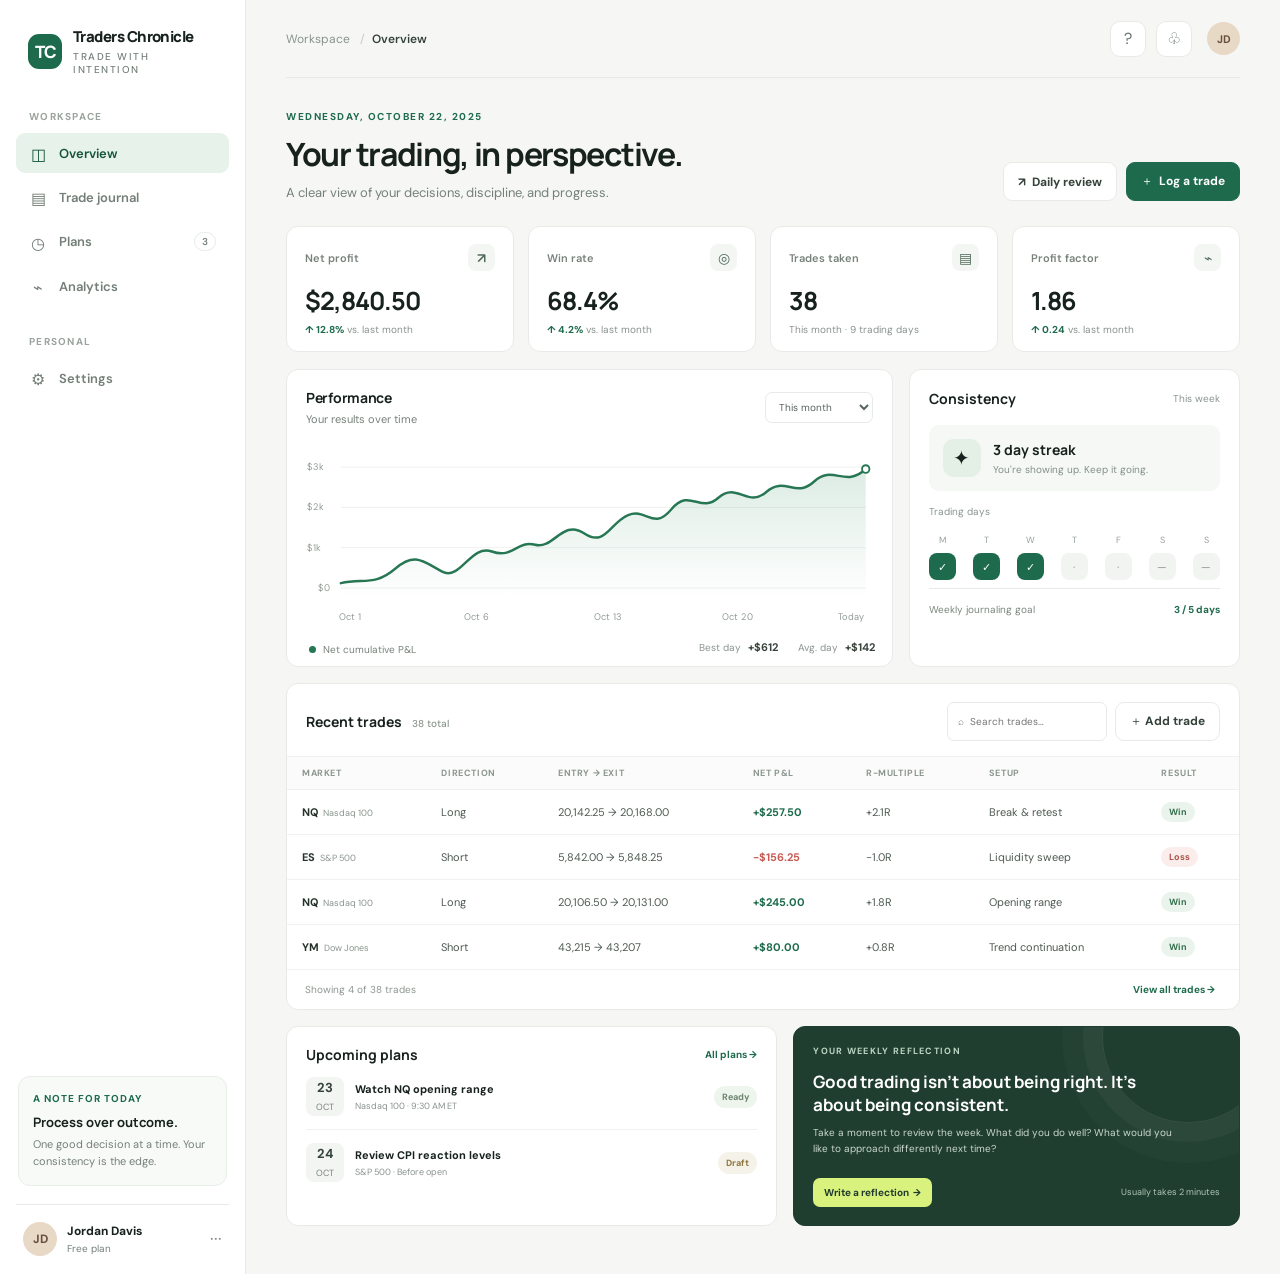
==== index.html @ 317a5a3d "Build Traders Chronicle trading journal dashboard" ====
<!doctype html>
<html lang="en">
<head>
  <meta charset="utf-8" />
  <meta name="viewport" content="width=device-width, initial-scale=1" />
  <meta name="theme-color" content="#f6f7f5" />
  <meta name="description" content="Traders Chronicle — a thoughtful home for your trading journal, plans, and performance." />
  <title>Traders Chronicle — Your trading, in perspective</title>
  <style>
    @import url('https://fonts.googleapis.com/css2?family=DM+Sans:wght@400;500;600;700&family=Manrope:wght@400;500;600;700;800&display=swap');
    :root{--ink:#17211d;--muted:#758079;--line:#e7ebe7;--paper:#fff;--canvas:#f6f7f5;--green:#1d6b4c;--green-dark:#15533a;--mint:#e7f2eb;--lime:#d9f17d;--red:#c85c54;--shadow:0 12px 32px rgba(27,48,37,.055);font-family:'DM Sans',sans-serif;color:var(--ink);font-synthesis:none}
    *{box-sizing:border-box}body{margin:0;background:var(--canvas);min-width:320px}button,input,select,textarea{font:inherit}button{cursor:pointer}a{color:inherit;text-decoration:none}.shell{min-height:100vh;display:flex}.sidebar{width:246px;background:#fff;border-right:1px solid var(--line);padding:26px 16px 18px;display:flex;flex-direction:column;flex-shrink:0}.brand{display:flex;align-items:center;gap:11px;padding:0 12px 34px}.brand-mark{width:35px;height:35px;background:var(--green);border-radius:11px;color:#fff;display:grid;place-items:center;font:800 17px Manrope;letter-spacing:-1px}.brand-name{font:800 15px Manrope;letter-spacing:-.55px}.brand-name small{display:block;font:500 10px 'DM Sans';letter-spacing:1.55px;color:var(--muted);text-transform:uppercase;margin-top:3px}.nav-label{padding:0 13px 10px;color:#9aa39d;font-size:10px;font-weight:700;letter-spacing:1.25px;text-transform:uppercase}.nav{display:grid;gap:4px}.nav button{display:flex;align-items:center;gap:12px;width:100%;border:0;background:transparent;color:#727e76;padding:11px 13px;border-radius:9px;text-align:left;font-size:13px;font-weight:600;transition:.18s}.nav button:hover{background:#f5f7f5;color:var(--ink)}.nav button.active{background:var(--mint);color:var(--green-dark)}.nav-icon{width:18px;height:18px;display:grid;place-items:center;font-size:16px}.nav-count{margin-left:auto;background:#fff;border:1px solid var(--line);padding:2px 7px;border-radius:20px;font-size:10px;color:#748078}.side-bottom{margin-top:auto}.side-note{margin:0 2px 18px;padding:15px 14px;border:1px solid #e8eee8;border-radius:12px;background:#f8faf8}.side-note .note-kicker{font-size:10px;letter-spacing:1px;color:var(--green);text-transform:uppercase;font-weight:700}.side-note strong{display:block;font:700 13px Manrope;margin:8px 0 5px}.side-note p{font-size:11px;line-height:1.55;color:var(--muted);margin:0}.profile{border-top:1px solid var(--line);padding:17px 7px 0;display:flex;align-items:center;gap:10px}.avatar{width:34px;height:34px;border-radius:50%;background:#e8d8c6;color:#69503d;display:grid;place-items:center;font-weight:700;font-size:12px}.profile-name{font-size:12px;font-weight:700}.profile-tier{font-size:10px;color:var(--muted);margin-top:3px}.more{margin-left:auto;color:#8b958e;font-size:18px}.main{min-width:0;flex:1;padding:0 40px 48px;max-width:1640px;margin:0 auto}.topbar{height:78px;border-bottom:1px solid var(--line);display:flex;align-items:center;justify-content:space-between;margin-bottom:32px}.crumb{font-size:12px;color:#89938c}.crumb b{color:#34413a;font-weight:600}.top-actions{display:flex;align-items:center;gap:10px}.icon-btn{width:36px;height:36px;border:1px solid var(--line);background:#fff;border-radius:10px;color:#68756c;display:grid;place-items:center;font-size:16px}.top-avatar{width:33px;height:33px;border-radius:50%;background:#e8d8c6;color:#69503d;display:grid;place-items:center;font-size:11px;font-weight:700;margin-left:5px}.mobile-menu{display:none}.welcome{display:flex;align-items:flex-end;justify-content:space-between;gap:20px;margin-bottom:25px}.eyebrow{font-size:10px;text-transform:uppercase;letter-spacing:1.5px;color:var(--green);font-weight:700;margin-bottom:9px}.welcome h1{font:700 clamp(25px,3vw,32px) Manrope;letter-spacing:-1.3px;margin:0}.welcome p{color:var(--muted);font-size:13px;margin:8px 0 0}.welcome-actions{display:flex;gap:9px}.btn{border:1px solid var(--line);background:#fff;color:#35423a;border-radius:9px;padding:10px 14px;font-size:12px;font-weight:700;display:inline-flex;align-items:center;gap:8px;transition:.18s}.btn:hover{transform:translateY(-1px);box-shadow:0 4px 12px #20352a12}.btn-primary{background:var(--green);border-color:var(--green);color:white}.btn-primary:hover{background:var(--green-dark)}.metrics{display:grid;grid-template-columns:repeat(4,minmax(0,1fr));gap:14px;margin-bottom:17px}.metric{background:var(--paper);border:1px solid var(--line);border-radius:12px;padding:17px 18px 15px;min-height:119px}.metric-head{display:flex;align-items:center;justify-content:space-between;color:#77827a;font-size:11px;font-weight:600}.metric-icon{width:27px;height:27px;background:#f3f6f3;border-radius:8px;display:grid;place-items:center;color:#506a59;font-size:14px}.metric-value{font:700 25px Manrope;letter-spacing:-1px;margin-top:12px}.metric-foot{font-size:10px;color:#89938d;margin-top:5px}.positive{color:var(--green);font-weight:700}.negative{color:var(--red);font-weight:700}.content-grid{display:grid;grid-template-columns:minmax(0,1.65fr) minmax(270px,.9fr);gap:16px;margin-bottom:16px}.card{background:var(--paper);border:1px solid var(--line);border-radius:12px;min-width:0}.card-head{display:flex;align-items:center;justify-content:space-between;padding:18px 19px 0}.card-title{font:700 14px Manrope;letter-spacing:-.3px}.card-subtitle{color:var(--muted);font-size:11px;margin-top:5px}.select{border:1px solid var(--line);border-radius:7px;padding:7px 9px;background:#fff;color:#59655d;font-size:10px}.chart-wrap{padding:20px 17px 10px}.chart{width:100%;height:187px;overflow:visible}.chart-grid{stroke:#edf0ed;stroke-width:1}.chart-label{fill:#929c95;font:10px 'DM Sans'}.chart-line{fill:none;stroke:#277754;stroke-width:2.6;stroke-linecap:round;stroke-linejoin:round}.chart-area{fill:url(#area)}.chart-dot{fill:#fff;stroke:#277754;stroke-width:2}.chart-legend{display:flex;align-items:center;gap:7px;font-size:10px;color:#77827a;margin:5px 0 0 5px}.legend-dot{width:7px;height:7px;border-radius:50%;background:#277754}.chart-summary{display:flex;gap:20px;margin-left:auto}.chart-summary span{font-size:10px;color:#8a948d}.chart-summary b{font-size:11px;color:#38443c;margin-left:4px}.consistency{padding:19px}.consistency-top{display:flex;align-items:center;justify-content:space-between}.consistency-top h2{font:700 14px Manrope;margin:0}.consistency-top span{font-size:10px;color:#8a948d}.streak{background:#f5f8f4;border-radius:10px;padding:14px;margin:17px 0 14px;display:flex;align-items:center;gap:12px}.streak-icon{width:38px;height:38px;background:#e4f0e5;border-radius:11px;display:grid;place-items:center;font-size:20px}.streak b{display:block;font:700 14px Manrope}.streak small{display:block;font-size:10px;color:#829087;margin-top:4px}.week{display:flex;justify-content:space-between;margin:16px 0 8px}.day{text-align:center;color:#96a098;font-size:9px}.day i{font-style:normal;width:27px;height:27px;border-radius:8px;display:grid;place-items:center;background:#f2f4f2;margin:7px auto 0;color:#879189;font-size:11px}.day i.done{background:var(--green);color:#fff}.goal{border-top:1px solid var(--line);padding-top:14px;display:flex;justify-content:space-between;font-size:10px;color:#7a857d}.goal strong{color:var(--green)}.table-card{margin-bottom:16px}.table-top{display:flex;align-items:center;justify-content:space-between;padding:18px 19px 15px}.table-title{font:700 14px Manrope}.table-title small{font:500 10px 'DM Sans';color:#8b958e;margin-left:7px}.table-tools{display:flex;gap:8px}.search{width:160px;border:1px solid var(--line);border-radius:7px;padding:8px 10px;font-size:10px;outline:none}.search:focus{border-color:#94b4a0}.table-scroll{overflow-x:auto}table{width:100%;border-collapse:collapse;white-space:nowrap}thead{background:#fafbfa}th{font-size:9px;color:#8c968f;text-align:left;font-weight:700;letter-spacing:.6px;text-transform:uppercase;padding:10px 15px;border-top:1px solid #f0f2f0;border-bottom:1px solid #f0f2f0}td{font-size:11px;padding:12px 15px;border-bottom:1px solid #f0f2f0;color:#4d5a51}tbody tr:last-child td{border-bottom:0}tbody tr:hover{background:#fbfcfb}.symbol{font-weight:700;color:#25332a}.asset-tag{font-size:9px;color:#89948c;margin-left:5px}.pill{display:inline-flex;padding:4px 8px;border-radius:20px;font-size:9px;font-weight:700}.pill.win{background:#eaf4ec;color:#36704d}.pill.loss{background:#faedeb;color:#af514a}.pill.be{background:#f3f3ee;color:#7b7c68}.table-footer{padding:12px 18px;border-top:1px solid #f0f2f0;display:flex;justify-content:space-between;align-items:center;color:#8c968f;font-size:10px}.text-link{color:var(--green);font-weight:700;background:none;border:0;font-size:10px}.lower-grid{display:grid;grid-template-columns:1.1fr 1fr;gap:16px}.plan-card,.insight-card{padding:18px 19px}.plan-title-row{display:flex;align-items:center;justify-content:space-between}.plan-title-row h2{font:700 14px Manrope;margin:0}.plan-title-row a{font-size:10px;color:var(--green);font-weight:700}.plan-item{display:flex;align-items:center;gap:11px;padding:13px 0;border-bottom:1px solid #eff2ef}.plan-item:last-child{border:0;padding-bottom:0}.plan-date{width:38px;height:39px;border-radius:8px;background:#f2f5f1;display:grid;place-items:center;text-align:center;color:#78837b;font-size:9px;line-height:1.25}.plan-date b{font-size:13px;color:#34443a}.plan-copy{min-width:0;flex:1}.plan-copy b{font-size:11px;display:block}.plan-copy span{font-size:9px;color:#89938d;display:block;margin-top:4px}.plan-status{font-size:9px;font-weight:700;color:#6d856f;background:#edf5ed;padding:5px 8px;border-radius:20px}.insight-card{background:#203e30;color:#fff;border-color:#203e30;position:relative;overflow:hidden}.insight-card:after{content:'';position:absolute;width:170px;height:170px;border:1px solid #ffffff16;border-radius:50%;right:-35px;top:-76px;box-shadow:0 0 0 19px #ffffff08,0 0 0 40px #ffffff05}.insight-kicker{font-size:9px;color:#bad7c3;text-transform:uppercase;letter-spacing:1.3px;font-weight:700}.insight-card h2{font:700 17px/1.35 Manrope;max-width:340px;margin:14px 0 8px}.insight-card p{font-size:10px;line-height:1.65;color:#cad7ce;max-width:360px;margin:0}.insight-bottom{margin-top:20px;display:flex;align-items:center;justify-content:space-between}.insight-bottom button{border:0;background:var(--lime);color:#203b2e;border-radius:7px;padding:8px 11px;font-size:10px;font-weight:700}.insight-bottom span{font-size:9px;color:#aec6b5}.view{display:none}.view.active{display:block}.page-panel{padding:24px}.page-panel h2{font:700 20px Manrope;margin:0 0 6px}.page-panel>p{font-size:12px;color:var(--muted);margin:0 0 20px}.empty-state{padding:50px 20px;text-align:center;color:var(--muted);font-size:12px}.empty-icon{font-size:30px;margin-bottom:12px}.journal-extra{display:none}.modal-backdrop{position:fixed;inset:0;background:#14221b80;display:none;align-items:center;justify-content:center;padding:18px;z-index:10}.modal-backdrop.open{display:flex}.modal{width:min(480px,100%);background:#fff;border-radius:15px;box-shadow:0 24px 80px #10201735;padding:24px}.modal-head{display:flex;align-items:flex-start;justify-content:space-between;margin-bottom:20px}.modal-head h2{font:700 20px Manrope;margin:0}.modal-head p{font-size:11px;color:var(--muted);margin:6px 0 0}.close-btn{border:0;background:#f3f5f3;border-radius:8px;width:31px;height:31px;font-size:18px;color:#69756d}.form-grid{display:grid;grid-template-columns:1fr 1fr;gap:13px}.field{display:grid;gap:6px}.field.full{grid-column:1/-1}.field label{font-size:10px;font-weight:700;color:#657169}.field input,.field select,.field textarea{width:100%;padding:10px;border:1px solid var(--line);border-radius:8px;outline:none;font-size:11px;background:white}.field input:focus,.field select:focus,.field textarea:focus{border-color:#91b59d;box-shadow:0 0 0 3px #eaf3ec}.modal-actions{display:flex;justify-content:flex-end;gap:8px;margin-top:20px}.toast{position:fixed;bottom:22px;right:22px;background:#203e30;color:#fff;border-radius:9px;padding:12px 16px;font-size:12px;box-shadow:var(--shadow);opacity:0;transform:translateY(8px);transition:.2s;pointer-events:none;z-index:20}.toast.show{opacity:1;transform:translateY(0)}
    @media(max-width:1100px){.main{padding:0 25px 40px}.sidebar{width:220px}.metrics{grid-template-columns:repeat(2,minmax(0,1fr))}.content-grid{grid-template-columns:minmax(0,1.4fr) minmax(250px,.9fr)}}
    @media(max-width:780px){.sidebar{position:fixed;z-index:8;inset:0 auto 0 0;transform:translateX(-100%);transition:transform .22s;box-shadow:var(--shadow)}.sidebar.open{transform:translateX(0)}.main{padding:0 20px 32px}.topbar{height:65px;margin-bottom:24px}.mobile-menu{display:grid}.crumb{margin-right:auto;margin-left:12px}.content-grid{grid-template-columns:1fr}.consistency{min-height:0}.lower-grid{grid-template-columns:1fr}.welcome{align-items:flex-start;flex-direction:column}.welcome-actions{width:100%}.welcome-actions .btn{flex:1;justify-content:center}.chart{height:175px}}
    @media(max-width:520px){.main{padding:0 14px 26px}.topbar{margin-bottom:20px}.welcome h1{font-size:25px}.welcome p{font-size:12px;line-height:1.5}.metrics{gap:9px}.metric{padding:13px;min-height:107px}.metric-value{font-size:21px}.metric-head{font-size:10px}.metric-icon{width:24px;height:24px}.chart-wrap{padding:17px 10px 9px}.card-head{padding:16px 14px 0}.consistency{padding:16px}.table-top{padding:16px 14px 13px;align-items:flex-start;gap:10px;flex-direction:column}.table-tools{width:100%}.search{flex:1;width:auto}.table-tools .btn{padding:8px 10px}.table-footer{padding:11px 14px}.lower-grid{gap:10px}.plan-card,.insight-card{padding:16px}.form-grid{grid-template-columns:1fr}.field.full{grid-column:auto}.modal{padding:20px}.chart-summary{gap:9px}}
  </style>
</head>
<body>
  <div class="shell">
    <aside class="sidebar" id="sidebar">
      <a class="brand" href="#overview" aria-label="Traders Chronicle home"><span class="brand-mark">TC</span><span class="brand-name">Traders Chronicle<small>Trade with intention</small></span></a>
      <div class="nav-label">Workspace</div>
      <nav class="nav" aria-label="Main navigation">
        <button class="active" data-view="overview"><span class="nav-icon">◫</span>Overview</button>
        <button data-view="journal"><span class="nav-icon">▤</span>Trade journal</button>
        <button data-view="plans"><span class="nav-icon">◷</span>Plans <span class="nav-count">3</span></button>
        <button data-view="analytics"><span class="nav-icon">⌁</span>Analytics</button>
      </nav>
      <div class="nav-label" style="margin-top:29px">Personal</div>
      <nav class="nav"><button data-view="settings"><span class="nav-icon">⚙</span>Settings</button></nav>
      <div class="side-bottom">
        <div class="side-note"><div class="note-kicker">A note for today</div><strong>Process over outcome.</strong><p>One good decision at a time. Your consistency is the edge.</p></div>
        <div class="profile"><div class="avatar">JD</div><div><div class="profile-name">Jordan Davis</div><div class="profile-tier">Free plan</div></div><span class="more">···</span></div>
      </div>
    </aside>
    <main class="main">
      <header class="topbar"><button class="icon-btn mobile-menu" id="menuToggle" aria-label="Open menu">☰</button><div class="crumb">Workspace <span style="padding:0 7px;color:#c4cbc6">/</span><b id="crumbTitle">Overview</b></div><div class="top-actions"><button class="icon-btn" id="helpBtn" aria-label="Help">?</button><button class="icon-btn" id="bellBtn" aria-label="Notifications">♧</button><div class="top-avatar">JD</div></div></header>
      <section class="view active" id="view-overview">
        <div class="welcome"><div><div class="eyebrow">Wednesday, October 22, 2025</div><h1>Your trading, in perspective.</h1><p>A clear view of your decisions, discipline, and progress.</p></div><div class="welcome-actions"><button class="btn" id="reviewBtn">↗ &nbsp;Daily review</button><button class="btn btn-primary" data-add>＋ &nbsp;Log a trade</button></div></div>
        <div class="metrics">
          <article class="metric"><div class="metric-head">Net profit <span class="metric-icon">↗</span></div><div class="metric-value" id="metricProfit">$2,840.50</div><div class="metric-foot"><span class="positive">↑ 12.8%</span> <span>vs. last month</span></div></article>
          <article class="metric"><div class="metric-head">Win rate <span class="metric-icon">◎</span></div><div class="metric-value" id="metricWin">68.4%</div><div class="metric-foot"><span class="positive">↑ 4.2%</span> <span>vs. last month</span></div></article>
          <article class="metric"><div class="metric-head">Trades taken <span class="metric-icon">▤</span></div><div class="metric-value" id="metricTrades">38</div><div class="metric-foot">This month <span style="color:#9aa39d">·</span> 9 trading days</div></article>
          <article class="metric"><div class="metric-head">Profit factor <span class="metric-icon">⌁</span></div><div class="metric-value">1.86</div><div class="metric-foot"><span class="positive">↑ 0.24</span> <span>vs. last month</span></div></article>
        </div>
        <div class="content-grid">
          <section class="card"><div class="card-head"><div><div class="card-title">Performance</div><div class="card-subtitle">Your results over time</div></div><select class="select" id="rangeSelect" aria-label="Chart date range"><option>This month</option><option>Last 3 months</option><option>This year</option></select></div><div class="chart-wrap"><svg class="chart" viewBox="0 0 620 195" preserveAspectRatio="none" role="img" aria-label="Cumulative performance chart"><defs><linearGradient id="area" x1="0" x2="0" y1="0" y2="1"><stop offset="0%" stop-color="#3f9569" stop-opacity=".18"/><stop offset="100%" stop-color="#3f9569" stop-opacity="0"/></linearGradient></defs><line class="chart-grid" x1="40" y1="22" x2="610" y2="22"/><line class="chart-grid" x1="40" y1="64" x2="610" y2="64"/><line class="chart-grid" x1="40" y1="106" x2="610" y2="106"/><line class="chart-grid" x1="40" y1="148" x2="610" y2="148"/><text class="chart-label" x="3" y="25">$3k</text><text class="chart-label" x="3" y="67">$2k</text><text class="chart-label" x="3" y="109">$1k</text><text class="chart-label" x="15" y="151">$0</text><path class="chart-area" d="M40 143 C65 138 77 146 99 128 S130 121 150 131 S181 102 204 110 S231 98 251 103 S281 76 304 91 S332 80 352 72 S379 89 399 66 S430 71 450 54 S482 65 502 48 S534 55 554 37 S588 44 610 24 L610 158 L40 158 Z"/><path class="chart-line" d="M40 143 C65 138 77 146 99 128 S130 121 150 131 S181 102 204 110 S231 98 251 103 S281 76 304 91 S332 80 352 72 S379 89 399 66 S430 71 450 54 S482 65 502 48 S534 55 554 37 S588 44 610 24"/><circle class="chart-dot" cx="610" cy="24" r="4"/><text class="chart-label" x="38" y="181">Oct 1</text><text class="chart-label" x="174" y="181">Oct 6</text><text class="chart-label" x="315" y="181">Oct 13</text><text class="chart-label" x="454" y="181">Oct 20</text><text class="chart-label" x="580" y="181">Today</text></svg><div style="display:flex;align-items:center"><div class="chart-legend"><i class="legend-dot"></i>Net cumulative P&amp;L</div><div class="chart-summary"><span>Best day <b>+$612</b></span><span>Avg. day <b>+$142</b></span></div></div></div></section>
          <section class="card consistency"><div class="consistency-top"><h2>Consistency</h2><span>This week</span></div><div class="streak"><div class="streak-icon">✦</div><div><b>3 day streak</b><small>You're showing up. Keep it going.</small></div></div><div style="font-size:10px;color:#8a948d">Trading days</div><div class="week"><div class="day">M<i class="done">✓</i></div><div class="day">T<i class="done">✓</i></div><div class="day">W<i class="done">✓</i></div><div class="day">T<i>·</i></div><div class="day">F<i>·</i></div><div class="day">S<i>—</i></div><div class="day">S<i>—</i></div></div><div class="goal"><span>Weekly journaling goal</span><strong>3 / 5 days</strong></div></section>
        </div>
        <section class="card table-card"><div class="table-top"><div class="table-title">Recent trades <small id="tradeCountLabel">38 total</small></div><div class="table-tools"><input class="search" id="tradeSearch" placeholder="⌕  Search trades…" aria-label="Search trades"/><button class="btn" data-add>＋ Add trade</button></div></div><div class="table-scroll"><table><thead><tr><th>Market</th><th>Direction</th><th>Entry → Exit</th><th>Net P&amp;L</th><th>R-multiple</th><th>Setup</th><th>Result</th></tr></thead><tbody id="tradeRows"><tr><td><span class="symbol">NQ</span><span class="asset-tag">Nasdaq 100</span></td><td>Long</td><td>20,142.25 → 20,168.00</td><td class="positive">+$257.50</td><td>+2.1R</td><td>Break &amp; retest</td><td><span class="pill win">Win</span></td></tr><tr><td><span class="symbol">ES</span><span class="asset-tag">S&amp;P 500</span></td><td>Short</td><td>5,842.00 → 5,848.25</td><td class="negative">−$156.25</td><td>−1.0R</td><td>Liquidity sweep</td><td><span class="pill loss">Loss</span></td></tr><tr><td><span class="symbol">NQ</span><span class="asset-tag">Nasdaq 100</span></td><td>Long</td><td>20,106.50 → 20,131.00</td><td class="positive">+$245.00</td><td>+1.8R</td><td>Opening range</td><td><span class="pill win">Win</span></td></tr><tr><td><span class="symbol">YM</span><span class="asset-tag">Dow Jones</span></td><td>Short</td><td>43,215 → 43,207</td><td class="positive">+$80.00</td><td>+0.8R</td><td>Trend continuation</td><td><span class="pill win">Win</span></td></tr></tbody></table></div><div class="table-footer"><span id="showingLabel">Showing 4 of 38 trades</span><button class="text-link" data-view-link="journal">View all trades →</button></div></section>
        <div class="lower-grid"><section class="card plan-card"><div class="plan-title-row"><h2>Upcoming plans</h2><a href="#plans" data-view-link="plans">All plans →</a></div><div class="plan-item"><div class="plan-date"><b>23</b>OCT</div><div class="plan-copy"><b>Watch NQ opening range</b><span>Nasdaq 100 · 9:30 AM ET</span></div><span class="plan-status">Ready</span></div><div class="plan-item"><div class="plan-date"><b>24</b>OCT</div><div class="plan-copy"><b>Review CPI reaction levels</b><span>S&amp;P 500 · Before open</span></div><span class="plan-status" style="background:#f5f2e9;color:#8d7841">Draft</span></div></section><section class="card insight-card"><div class="insight-kicker">Your weekly reflection</div><h2>Good trading isn't about being right. It's about being consistent.</h2><p>Take a moment to review the week. What did you do well? What would you like to approach differently next time?</p><div class="insight-bottom"><button id="reflectionBtn">Write a reflection&nbsp; →</button><span>Usually takes 2 minutes</span></div></section></div>
      </section>
      <section class="view" id="view-journal"><div class="welcome"><div><div class="eyebrow">Your trading history</div><h1>Trade journal</h1><p>Every trade is a chance to learn something new.</p></div><button class="btn btn-primary" data-add>＋ &nbsp;Log a trade</button></div><section class="card page-panel"><h2>Recent trades</h2><p>Review your entries, outcomes, and the decisions behind them.</p><div class="table-scroll"><table><thead><tr><th>Market</th><th>Direction</th><th>Entry → Exit</th><th>Net P&amp;L</th><th>R-multiple</th><th>Setup</th><th>Result</th></tr></thead><tbody id="journalRows"></tbody></table></div></section></section>
      <section class="view" id="view-plans"><div class="welcome"><div><div class="eyebrow">Think ahead</div><h1>Trading plans</h1><p>Make a plan, trust your process, and review what happens.</p></div><button class="btn btn-primary" id="newPlanBtn">＋ &nbsp;New plan</button></div><section class="card page-panel"><h2>Upcoming plans</h2><p>Your preparation is part of your edge.</p><div class="plan-item"><div class="plan-date"><b>23</b>OCT</div><div class="plan-copy"><b>Watch NQ opening range</b><span>Nasdaq 100 · 9:30 AM ET · Focus on clean retests of premarket levels.</span></div><span class="plan-status">Ready</span></div><div class="plan-item"><div class="plan-date"><b>24</b>OCT</div><div class="plan-copy"><b>Review CPI reaction levels</b><span>S&amp;P 500 · Before open · Wait for confirmation before entering.</span></div><span class="plan-status" style="background:#f5f2e9;color:#8d7841">Draft</span></div><div class="plan-item"><div class="plan-date"><b>27</b>OCT</div><div class="plan-copy"><b>Weekly levels and scenarios</b><span>ES / NQ · Sunday prep · Map key levels and define invalidation.</span></div><span class="plan-status" style="background:#f5f2e9;color:#8d7841">Draft</span></div></section></section>
      <section class="view" id="view-analytics"><div class="welcome"><div><div class="eyebrow">Patterns &amp; progress</div><h1>Analytics</h1><p>Look beyond the outcome and learn from your process.</p></div></div><div class="metrics"><article class="metric"><div class="metric-head">Average winner</div><div class="metric-value">+$218</div><div class="metric-foot">Across 26 winning trades</div></article><article class="metric"><div class="metric-head">Average loser</div><div class="metric-value">−$118</div><div class="metric-foot">Across 12 losing trades</div></article><article class="metric"><div class="metric-head">Best setup</div><div class="metric-value" style="font-size:18px">Break &amp; retest</div><div class="metric-foot">76% win rate · 17 trades</div></article><article class="metric"><div class="metric-head">Most active market</div><div class="metric-value">NQ</div><div class="metric-foot">21 trades this month</div></article></div><section class="card page-panel"><h2>A small observation</h2><p>Your break-and-retest setup is your strongest pattern this month. Consider what preparation helped you recognize it—and how you can bring that same patience to other setups.</p></section></section>
      <section class="view" id="view-settings"><div class="welcome"><div><div class="eyebrow">Make it yours</div><h1>Settings</h1><p>Manage your journal preferences and trading profile.</p></div></div><section class="card page-panel"><h2>Profile</h2><p>Jordan Davis · Free plan · Timezone: Eastern Time (ET)</p><button class="btn" id="profileBtn">Edit profile</button></section></section>
    </main>
  </div>
  <div class="modal-backdrop" id="tradeModal" role="dialog" aria-modal="true" aria-labelledby="modalTitle"><form class="modal" id="tradeForm"><div class="modal-head"><div><h2 id="modalTitle">Log a trade</h2><p>Capture the details while they're fresh.</p></div><button class="close-btn" type="button" data-close aria-label="Close">×</button></div><div class="form-grid"><div class="field"><label for="symbolInput">Market symbol</label><input id="symbolInput" required placeholder="e.g. NQ" maxlength="8"/></div><div class="field"><label for="directionInput">Direction</label><select id="directionInput"><option>Long</option><option>Short</option></select></div><div class="field"><label for="entryInput">Entry price</label><input id="entryInput" placeholder="20,142.25"/></div><div class="field"><label for="exitInput">Exit price</label><input id="exitInput" placeholder="20,168.00"/></div><div class="field"><label for="pnlInput">Net P&amp;L ($)</label><input id="pnlInput" type="number" step="0.01" required placeholder="257.50"/></div><div class="field"><label for="setupInput">Setup</label><select id="setupInput"><option>Break &amp; retest</option><option>Liquidity sweep</option><option>Opening range</option><option>Trend continuation</option><option>Other</option></select></div><div class="field full"><label for="noteInput">Trade note (optional)</label><textarea id="noteInput" rows="2" placeholder="What did you notice? What would you remember next time?"></textarea></div></div><div class="modal-actions"><button type="button" class="btn" data-close>Cancel</button><button type="submit" class="btn btn-primary">Save trade</button></div></form></div>
  <div class="toast" id="toast" role="status"></div>
  <script>
    const navButtons=[...document.querySelectorAll('[data-view]')];
    function showView(name){document.querySelectorAll('.view').forEach(v=>v.classList.remove('active'));const target=document.getElementById('view-'+name);if(target)target.classList.add('active');navButtons.forEach(b=>b.classList.toggle('active',b.dataset.view===name));const labels={overview:'Overview',journal:'Trade journal',plans:'Plans',analytics:'Analytics',settings:'Settings'};document.getElementById('crumbTitle').textContent=labels[name]||'Overview';document.getElementById('sidebar').classList.remove('open');window.scrollTo({top:0,behavior:'smooth'});if(name==='journal')renderJournal();}
    navButtons.forEach(b=>b.addEventListener('click',()=>showView(b.dataset.view)));document.querySelectorAll('[data-view-link]').forEach(b=>b.addEventListener('click',e=>{e.preventDefault();showView(b.dataset.viewLink)}));
    const modal=document.getElementById('tradeModal');document.querySelectorAll('[data-add]').forEach(b=>b.addEventListener('click',()=>{modal.classList.add('open');setTimeout(()=>document.getElementById('symbolInput').focus(),50)}));document.querySelectorAll('[data-close]').forEach(b=>b.addEventListener('click',()=>modal.classList.remove('open')));modal.addEventListener('click',e=>{if(e.target===modal)modal.classList.remove('open')});document.addEventListener('keydown',e=>{if(e.key==='Escape')modal.classList.remove('open')});
    const trades=[...document.querySelectorAll('#tradeRows tr')].map(tr=>tr.innerHTML);function renderJournal(filter=''){const rows=document.getElementById('journalRows');if(!rows)return;rows.innerHTML=trades.filter(row=>row.toLowerCase().includes(filter.toLowerCase())).join('')||'<tr><td colspan="7" class="empty-state">No trades match your search yet.</td></tr>'}
    document.getElementById('tradeSearch').addEventListener('input',e=>{const f=e.target.value;document.querySelectorAll('#tradeRows tr').forEach(r=>r.style.display=r.innerText.toLowerCase().includes(f.toLowerCase())?'':'none');document.getElementById('showingLabel').textContent=f?'Filtered trades':'Showing 4 of '+(38+addedTrades)+' trades'});
    let addedTrades=0;document.getElementById('tradeForm').addEventListener('submit',e=>{e.preventDefault();const sym=document.getElementById('symbolInput').value.trim().toUpperCase();const direction=document.getElementById('directionInput').value;const pnl=Number(document.getElementById('pnlInput').value);const setup=document.getElementById('setupInput').value;const entry=document.getElementById('entryInput').value||'—';const exit=document.getElementById('exitInput').value||'—';const win=pnl>0;const tr=document.createElement('tr');tr.innerHTML=`<td><span class="symbol">${escapeHtml(sym)}</span><span class="asset-tag">Today</span></td><td>${direction}</td><td>${escapeHtml(entry)} → ${escapeHtml(exit)}</td><td class="${win?'positive':'negative'}">${pnl>=0?'+':'−'}$${Math.abs(pnl).toFixed(2)}</td><td>${win?'+1.0R':'−1.0R'}</td><td>${escapeHtml(setup)}</td><td><span class="pill ${win?'win':'loss'}">${win?'Win':'Loss'}</span></td>`;document.getElementById('tradeRows').prepend(tr);trades.unshift(tr.innerHTML);addedTrades++;document.getElementById('metricTrades').textContent=38+addedTrades;document.getElementById('tradeCountLabel').textContent=(38+addedTrades)+' total';document.getElementById('showingLabel').textContent='Showing 4 of '+(38+addedTrades)+' trades';modal.classList.remove('open');e.target.reset();showToast('Trade added to your journal.');});
    function escapeHtml(s){return String(s).replace(/[&<>"']/g,c=>({'&':'&amp;','<':'&lt;','>':'&gt;','"':'&quot;',"'":'&#39;'}[c]))}let toastTimer;function showToast(message){const t=document.getElementById('toast');t.textContent=message;t.classList.add('show');clearTimeout(toastTimer);toastTimer=setTimeout(()=>t.classList.remove('show'),2600)}
    document.getElementById('menuToggle').addEventListener('click',()=>document.getElementById('sidebar').classList.toggle('open'));document.getElementById('helpBtn').addEventListener('click',()=>showToast('Your journal is here whenever you need it.'));document.getElementById('bellBtn').addEventListener('click',()=>showToast('You’re all caught up.'));document.getElementById('reviewBtn').addEventListener('click',()=>showToast('Daily review is ready for your notes.'));document.getElementById('reflectionBtn').addEventListener('click',()=>showToast('Reflection prompts are coming soon.'));document.getElementById('newPlanBtn').addEventListener('click',()=>showToast('Your new plan space is ready to build.'));document.getElementById('profileBtn').addEventListener('click',()=>showToast('Profile settings are up to date.'));document.getElementById('rangeSelect').addEventListener('change',e=>showToast('Showing performance: '+e.target.value.toLowerCase()+'.'));
  </script>
</body>
</html>
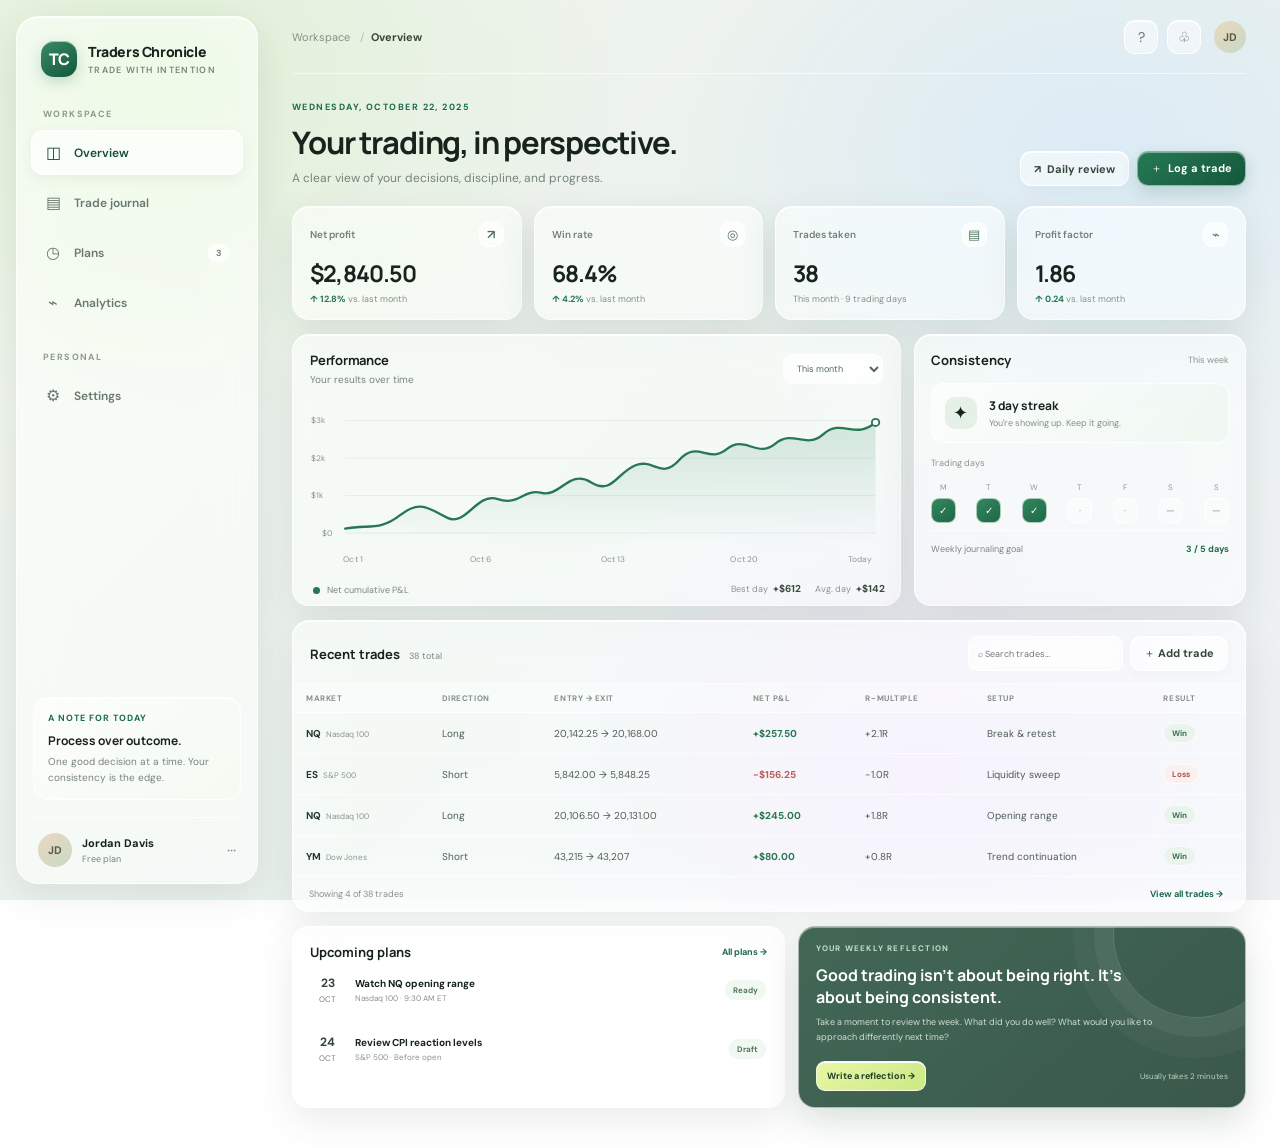
==== commit 1e1a9c17: "Apply Apple-inspired liquid glass styling to Traders Chronicle" ====
--- a/index.html
+++ b/index.html
@@ -1,73 +1,23 @@
 <!doctype html>
 <html lang="en">
 <head>
-  <meta charset="utf-8" />
-  <meta name="viewport" content="width=device-width, initial-scale=1" />
-  <meta name="theme-color" content="#f6f7f5" />
-  <meta name="description" content="Traders Chronicle — a thoughtful home for your trading journal, plans, and performance." />
-  <title>Traders Chronicle — Your trading, in perspective</title>
-  <style>
-    @import url('https://fonts.googleapis.com/css2?family=DM+Sans:wght@400;500;600;700&family=Manrope:wght@400;500;600;700;800&display=swap');
-    :root{--ink:#17211d;--muted:#758079;--line:#e7ebe7;--paper:#fff;--canvas:#f6f7f5;--green:#1d6b4c;--green-dark:#15533a;--mint:#e7f2eb;--lime:#d9f17d;--red:#c85c54;--shadow:0 12px 32px rgba(27,48,37,.055);font-family:'DM Sans',sans-serif;color:var(--ink);font-synthesis:none}
-    *{box-sizing:border-box}body{margin:0;background:var(--canvas);min-width:320px}button,input,select,textarea{font:inherit}button{cursor:pointer}a{color:inherit;text-decoration:none}.shell{min-height:100vh;display:flex}.sidebar{width:246px;background:#fff;border-right:1px solid var(--line);padding:26px 16px 18px;display:flex;flex-direction:column;flex-shrink:0}.brand{display:flex;align-items:center;gap:11px;padding:0 12px 34px}.brand-mark{width:35px;height:35px;background:var(--green);border-radius:11px;color:#fff;display:grid;place-items:center;font:800 17px Manrope;letter-spacing:-1px}.brand-name{font:800 15px Manrope;letter-spacing:-.55px}.brand-name small{display:block;font:500 10px 'DM Sans';letter-spacing:1.55px;color:var(--muted);text-transform:uppercase;margin-top:3px}.nav-label{padding:0 13px 10px;color:#9aa39d;font-size:10px;font-weight:700;letter-spacing:1.25px;text-transform:uppercase}.nav{display:grid;gap:4px}.nav button{display:flex;align-items:center;gap:12px;width:100%;border:0;background:transparent;color:#727e76;padding:11px 13px;border-radius:9px;text-align:left;font-size:13px;font-weight:600;transition:.18s}.nav button:hover{background:#f5f7f5;color:var(--ink)}.nav button.active{background:var(--mint);color:var(--green-dark)}.nav-icon{width:18px;height:18px;display:grid;place-items:center;font-size:16px}.nav-count{margin-left:auto;background:#fff;border:1px solid var(--line);padding:2px 7px;border-radius:20px;font-size:10px;color:#748078}.side-bottom{margin-top:auto}.side-note{margin:0 2px 18px;padding:15px 14px;border:1px solid #e8eee8;border-radius:12px;background:#f8faf8}.side-note .note-kicker{font-size:10px;letter-spacing:1px;color:var(--green);text-transform:uppercase;font-weight:700}.side-note strong{display:block;font:700 13px Manrope;margin:8px 0 5px}.side-note p{font-size:11px;line-height:1.55;color:var(--muted);margin:0}.profile{border-top:1px solid var(--line);padding:17px 7px 0;display:flex;align-items:center;gap:10px}.avatar{width:34px;height:34px;border-radius:50%;background:#e8d8c6;color:#69503d;display:grid;place-items:center;font-weight:700;font-size:12px}.profile-name{font-size:12px;font-weight:700}.profile-tier{font-size:10px;color:var(--muted);margin-top:3px}.more{margin-left:auto;color:#8b958e;font-size:18px}.main{min-width:0;flex:1;padding:0 40px 48px;max-width:1640px;margin:0 auto}.topbar{height:78px;border-bottom:1px solid var(--line);display:flex;align-items:center;justify-content:space-between;margin-bottom:32px}.crumb{font-size:12px;color:#89938c}.crumb b{color:#34413a;font-weight:600}.top-actions{display:flex;align-items:center;gap:10px}.icon-btn{width:36px;height:36px;border:1px solid var(--line);background:#fff;border-radius:10px;color:#68756c;display:grid;place-items:center;font-size:16px}.top-avatar{width:33px;height:33px;border-radius:50%;background:#e8d8c6;color:#69503d;display:grid;place-items:center;font-size:11px;font-weight:700;margin-left:5px}.mobile-menu{display:none}.welcome{display:flex;align-items:flex-end;justify-content:space-between;gap:20px;margin-bottom:25px}.eyebrow{font-size:10px;text-transform:uppercase;letter-spacing:1.5px;color:var(--green);font-weight:700;margin-bottom:9px}.welcome h1{font:700 clamp(25px,3vw,32px) Manrope;letter-spacing:-1.3px;margin:0}.welcome p{color:var(--muted);font-size:13px;margin:8px 0 0}.welcome-actions{display:flex;gap:9px}.btn{border:1px solid var(--line);background:#fff;color:#35423a;border-radius:9px;padding:10px 14px;font-size:12px;font-weight:700;display:inline-flex;align-items:center;gap:8px;transition:.18s}.btn:hover{transform:translateY(-1px);box-shadow:0 4px 12px #20352a12}.btn-primary{background:var(--green);border-color:var(--green);color:white}.btn-primary:hover{background:var(--green-dark)}.metrics{display:grid;grid-template-columns:repeat(4,minmax(0,1fr));gap:14px;margin-bottom:17px}.metric{background:var(--paper);border:1px solid var(--line);border-radius:12px;padding:17px 18px 15px;min-height:119px}.metric-head{display:flex;align-items:center;justify-content:space-between;color:#77827a;font-size:11px;font-weight:600}.metric-icon{width:27px;height:27px;background:#f3f6f3;border-radius:8px;display:grid;place-items:center;color:#506a59;font-size:14px}.metric-value{font:700 25px Manrope;letter-spacing:-1px;margin-top:12px}.metric-foot{font-size:10px;color:#89938d;margin-top:5px}.positive{color:var(--green);font-weight:700}.negative{color:var(--red);font-weight:700}.content-grid{display:grid;grid-template-columns:minmax(0,1.65fr) minmax(270px,.9fr);gap:16px;margin-bottom:16px}.card{background:var(--paper);border:1px solid var(--line);border-radius:12px;min-width:0}.card-head{display:flex;align-items:center;justify-content:space-between;padding:18px 19px 0}.card-title{font:700 14px Manrope;letter-spacing:-.3px}.card-subtitle{color:var(--muted);font-size:11px;margin-top:5px}.select{border:1px solid var(--line);border-radius:7px;padding:7px 9px;background:#fff;color:#59655d;font-size:10px}.chart-wrap{padding:20px 17px 10px}.chart{width:100%;height:187px;overflow:visible}.chart-grid{stroke:#edf0ed;stroke-width:1}.chart-label{fill:#929c95;font:10px 'DM Sans'}.chart-line{fill:none;stroke:#277754;stroke-width:2.6;stroke-linecap:round;stroke-linejoin:round}.chart-area{fill:url(#area)}.chart-dot{fill:#fff;stroke:#277754;stroke-width:2}.chart-legend{display:flex;align-items:center;gap:7px;font-size:10px;color:#77827a;margin:5px 0 0 5px}.legend-dot{width:7px;height:7px;border-radius:50%;background:#277754}.chart-summary{display:flex;gap:20px;margin-left:auto}.chart-summary span{font-size:10px;color:#8a948d}.chart-summary b{font-size:11px;color:#38443c;margin-left:4px}.consistency{padding:19px}.consistency-top{display:flex;align-items:center;justify-content:space-between}.consistency-top h2{font:700 14px Manrope;margin:0}.consistency-top span{font-size:10px;color:#8a948d}.streak{background:#f5f8f4;border-radius:10px;padding:14px;margin:17px 0 14px;display:flex;align-items:center;gap:12px}.streak-icon{width:38px;height:38px;background:#e4f0e5;border-radius:11px;display:grid;place-items:center;font-size:20px}.streak b{display:block;font:700 14px Manrope}.streak small{display:block;font-size:10px;color:#829087;margin-top:4px}.week{display:flex;justify-content:space-between;margin:16px 0 8px}.day{text-align:center;color:#96a098;font-size:9px}.day i{font-style:normal;width:27px;height:27px;border-radius:8px;display:grid;place-items:center;background:#f2f4f2;margin:7px auto 0;color:#879189;font-size:11px}.day i.done{background:var(--green);color:#fff}.goal{border-top:1px solid var(--line);padding-top:14px;display:flex;justify-content:space-between;font-size:10px;color:#7a857d}.goal strong{color:var(--green)}.table-card{margin-bottom:16px}.table-top{display:flex;align-items:center;justify-content:space-between;padding:18px 19px 15px}.table-title{font:700 14px Manrope}.table-title small{font:500 10px 'DM Sans';color:#8b958e;margin-left:7px}.table-tools{display:flex;gap:8px}.search{width:160px;border:1px solid var(--line);border-radius:7px;padding:8px 10px;font-size:10px;outline:none}.search:focus{border-color:#94b4a0}.table-scroll{overflow-x:auto}table{width:100%;border-collapse:collapse;white-space:nowrap}thead{background:#fafbfa}th{font-size:9px;color:#8c968f;text-align:left;font-weight:700;letter-spacing:.6px;text-transform:uppercase;padding:10px 15px;border-top:1px solid #f0f2f0;border-bottom:1px solid #f0f2f0}td{font-size:11px;padding:12px 15px;border-bottom:1px solid #f0f2f0;color:#4d5a51}tbody tr:last-child td{border-bottom:0}tbody tr:hover{background:#fbfcfb}.symbol{font-weight:700;color:#25332a}.asset-tag{font-size:9px;color:#89948c;margin-left:5px}.pill{display:inline-flex;padding:4px 8px;border-radius:20px;font-size:9px;font-weight:700}.pill.win{background:#eaf4ec;color:#36704d}.pill.loss{background:#faedeb;color:#af514a}.pill.be{background:#f3f3ee;color:#7b7c68}.table-footer{padding:12px 18px;border-top:1px solid #f0f2f0;display:flex;justify-content:space-between;align-items:center;color:#8c968f;font-size:10px}.text-link{color:var(--green);font-weight:700;background:none;border:0;font-size:10px}.lower-grid{display:grid;grid-template-columns:1.1fr 1fr;gap:16px}.plan-card,.insight-card{padding:18px 19px}.plan-title-row{display:flex;align-items:center;justify-content:space-between}.plan-title-row h2{font:700 14px Manrope;margin:0}.plan-title-row a{font-size:10px;color:var(--green);font-weight:700}.plan-item{display:flex;align-items:center;gap:11px;padding:13px 0;border-bottom:1px solid #eff2ef}.plan-item:last-child{border:0;padding-bottom:0}.plan-date{width:38px;height:39px;border-radius:8px;background:#f2f5f1;display:grid;place-items:center;text-align:center;color:#78837b;font-size:9px;line-height:1.25}.plan-date b{font-size:13px;color:#34443a}.plan-copy{min-width:0;flex:1}.plan-copy b{font-size:11px;display:block}.plan-copy span{font-size:9px;color:#89938d;display:block;margin-top:4px}.plan-status{font-size:9px;font-weight:700;color:#6d856f;background:#edf5ed;padding:5px 8px;border-radius:20px}.insight-card{background:#203e30;color:#fff;border-color:#203e30;position:relative;overflow:hidden}.insight-card:after{content:'';position:absolute;width:170px;height:170px;border:1px solid #ffffff16;border-radius:50%;right:-35px;top:-76px;box-shadow:0 0 0 19px #ffffff08,0 0 0 40px #ffffff05}.insight-kicker{font-size:9px;color:#bad7c3;text-transform:uppercase;letter-spacing:1.3px;font-weight:700}.insight-card h2{font:700 17px/1.35 Manrope;max-width:340px;margin:14px 0 8px}.insight-card p{font-size:10px;line-height:1.65;color:#cad7ce;max-width:360px;margin:0}.insight-bottom{margin-top:20px;display:flex;align-items:center;justify-content:space-between}.insight-bottom button{border:0;background:var(--lime);color:#203b2e;border-radius:7px;padding:8px 11px;font-size:10px;font-weight:700}.insight-bottom span{font-size:9px;color:#aec6b5}.view{display:none}.view.active{display:block}.page-panel{padding:24px}.page-panel h2{font:700 20px Manrope;margin:0 0 6px}.page-panel>p{font-size:12px;color:var(--muted);margin:0 0 20px}.empty-state{padding:50px 20px;text-align:center;color:var(--muted);font-size:12px}.empty-icon{font-size:30px;margin-bottom:12px}.journal-extra{display:none}.modal-backdrop{position:fixed;inset:0;background:#14221b80;display:none;align-items:center;justify-content:center;padding:18px;z-index:10}.modal-backdrop.open{display:flex}.modal{width:min(480px,100%);background:#fff;border-radius:15px;box-shadow:0 24px 80px #10201735;padding:24px}.modal-head{display:flex;align-items:flex-start;justify-content:space-between;margin-bottom:20px}.modal-head h2{font:700 20px Manrope;margin:0}.modal-head p{font-size:11px;color:var(--muted);margin:6px 0 0}.close-btn{border:0;background:#f3f5f3;border-radius:8px;width:31px;height:31px;font-size:18px;color:#69756d}.form-grid{display:grid;grid-template-columns:1fr 1fr;gap:13px}.field{display:grid;gap:6px}.field.full{grid-column:1/-1}.field label{font-size:10px;font-weight:700;color:#657169}.field input,.field select,.field textarea{width:100%;padding:10px;border:1px solid var(--line);border-radius:8px;outline:none;font-size:11px;background:white}.field input:focus,.field select:focus,.field textarea:focus{border-color:#91b59d;box-shadow:0 0 0 3px #eaf3ec}.modal-actions{display:flex;justify-content:flex-end;gap:8px;margin-top:20px}.toast{position:fixed;bottom:22px;right:22px;background:#203e30;color:#fff;border-radius:9px;padding:12px 16px;font-size:12px;box-shadow:var(--shadow);opacity:0;transform:translateY(8px);transition:.2s;pointer-events:none;z-index:20}.toast.show{opacity:1;transform:translateY(0)}
-    @media(max-width:1100px){.main{padding:0 25px 40px}.sidebar{width:220px}.metrics{grid-template-columns:repeat(2,minmax(0,1fr))}.content-grid{grid-template-columns:minmax(0,1.4fr) minmax(250px,.9fr)}}
-    @media(max-width:780px){.sidebar{position:fixed;z-index:8;inset:0 auto 0 0;transform:translateX(-100%);transition:transform .22s;box-shadow:var(--shadow)}.sidebar.open{transform:translateX(0)}.main{padding:0 20px 32px}.topbar{height:65px;margin-bottom:24px}.mobile-menu{display:grid}.crumb{margin-right:auto;margin-left:12px}.content-grid{grid-template-columns:1fr}.consistency{min-height:0}.lower-grid{grid-template-columns:1fr}.welcome{align-items:flex-start;flex-direction:column}.welcome-actions{width:100%}.welcome-actions .btn{flex:1;justify-content:center}.chart{height:175px}}
-    @media(max-width:520px){.main{padding:0 14px 26px}.topbar{margin-bottom:20px}.welcome h1{font-size:25px}.welcome p{font-size:12px;line-height:1.5}.metrics{gap:9px}.metric{padding:13px;min-height:107px}.metric-value{font-size:21px}.metric-head{font-size:10px}.metric-icon{width:24px;height:24px}.chart-wrap{padding:17px 10px 9px}.card-head{padding:16px 14px 0}.consistency{padding:16px}.table-top{padding:16px 14px 13px;align-items:flex-start;gap:10px;flex-direction:column}.table-tools{width:100%}.search{flex:1;width:auto}.table-tools .btn{padding:8px 10px}.table-footer{padding:11px 14px}.lower-grid{gap:10px}.plan-card,.insight-card{padding:16px}.form-grid{grid-template-columns:1fr}.field.full{grid-column:auto}.modal{padding:20px}.chart-summary{gap:9px}}
-  </style>
+<meta charset="utf-8"><meta name="viewport" content="width=device-width,initial-scale=1"><meta name="theme-color" content="#e8f0e9"><meta name="description" content="Traders Chronicle — your trading, in perspective."><title>Traders Chronicle — Trade with intention</title>
+<style>
+@import url('https://fonts.googleapis.com/css2?family=DM+Sans:wght@400;500;600;700&family=Manrope:wght@400;500;600;700;800&display=swap');
+:root{--ink:#17231d;--muted:#75847b;--green:#1d6b4c;--deep:#174b36;--line:rgba(255,255,255,.72);--glass:rgba(255,255,255,.57);--glass-strong:rgba(255,255,255,.73);--shadow:0 12px 38px rgba(40,69,51,.10),inset 0 1px 0 rgba(255,255,255,.92);font-family:'DM Sans',sans-serif;color:var(--ink);font-synthesis:none}*{box-sizing:border-box}body{margin:0;min-width:320px;min-height:100vh;background:radial-gradient(ellipse at 12% 8%,#e0f0d7 0,transparent 30%),radial-gradient(ellipse at 86% 16%,#dcebf6 0,transparent 27%),radial-gradient(ellipse at 72% 86%,#e8e4f2 0,transparent 32%),linear-gradient(135deg,#f3f6ed,#eaf1ed 52%,#eff2f5);background-attachment:fixed}button,input,select,textarea{font:inherit}button{cursor:pointer}a{color:inherit;text-decoration:none}.shell{min-height:100vh;display:flex}.glass{background:var(--glass);border:1px solid var(--line);box-shadow:var(--shadow);backdrop-filter:blur(24px) saturate(170%);-webkit-backdrop-filter:blur(24px) saturate(170%)}.sidebar{width:242px;flex-shrink:0;margin:16px 0 16px 16px;padding:24px 14px 16px;border-radius:22px;display:flex;flex-direction:column;position:sticky;top:16px;height:calc(100vh - 32px);min-height:570px}.brand{display:flex;align-items:center;gap:11px;padding:0 10px 31px}.brand-mark{width:36px;height:36px;border-radius:13px;background:linear-gradient(145deg,#398b65,#14573c);color:#fff;display:grid;place-items:center;font:800 16px Manrope;letter-spacing:-1px;box-shadow:0 5px 14px #1d6b4c38,inset 0 1px #ffffff90}.brand-name{font:800 14px Manrope;letter-spacing:-.4px}.brand-name small{display:block;color:var(--muted);font:600 9px 'DM Sans';letter-spacing:1.35px;text-transform:uppercase;margin-top:3px}.nav-label{padding:0 12px 10px;color:#8b9b90;font-size:9px;letter-spacing:1.4px;text-transform:uppercase;font-weight:700}.nav{display:grid;gap:5px}.nav button{display:flex;align-items:center;gap:12px;width:100%;border:1px solid transparent;background:transparent;color:#68786e;padding:11px 12px;border-radius:12px;text-align:left;font-size:12px;font-weight:600;transition:.2s}.nav button:hover,.nav button.active{background:rgba(255,255,255,.64);border-color:#ffffffc9;color:var(--deep);box-shadow:0 4px 13px #344c3510,inset 0 1px #fff}.nav-icon{width:18px;text-align:center;font-size:16px}.nav-count{margin-left:auto;background:#ffffffa8;border:1px solid #ffffffcf;padding:2px 7px;border-radius:20px;font-size:9px}.side-bottom{margin-top:auto}.side-note{margin:0 2px 17px;padding:14px;border:1px solid #ffffffc9;border-radius:15px;background:linear-gradient(140deg,#ffffffa6,#f3faef8c);box-shadow:inset 0 1px #fff}.note-kicker{font-size:9px;letter-spacing:1px;color:var(--green);text-transform:uppercase;font-weight:700}.side-note strong{display:block;font:700 12px Manrope;margin:8px 0 5px}.side-note p{font-size:10px;line-height:1.55;color:var(--muted);margin:0}.profile{border-top:1px solid #ffffffbd;padding:15px 7px 0;display:flex;align-items:center;gap:10px}.avatar,.top-avatar{border-radius:50%;background:linear-gradient(145deg,#ead8bf,#c9d9c6);color:#5d5a45;display:grid;place-items:center;font-size:11px;font-weight:700}.avatar{width:34px;height:34px}.profile-name{font-size:11px;font-weight:700}.profile-tier{font-size:9px;color:var(--muted);margin-top:3px}.more{margin-left:auto;color:#87968c}.main{min-width:0;flex:1;padding:0 34px 40px;max-width:1640px;margin:0 auto}.topbar{height:74px;display:flex;align-items:center;justify-content:space-between;margin-bottom:27px;border-bottom:1px solid #ffffff9e}.crumb{font-size:11px;color:#829187}.crumb b{color:#33473a}.top-actions{display:flex;align-items:center;gap:9px}.icon-btn{width:34px;height:34px;border:1px solid #ffffffd1;background:#ffffff78;backdrop-filter:blur(14px);border-radius:11px;color:#65776b;display:grid;place-items:center;font-size:14px;box-shadow:inset 0 1px #fff}.top-avatar{width:32px;height:32px;margin-left:4px}.mobile-menu{display:none}.welcome{display:flex;align-items:flex-end;justify-content:space-between;gap:18px;margin-bottom:20px}.eyebrow{font-size:9px;text-transform:uppercase;letter-spacing:1.45px;color:var(--green);font-weight:700;margin-bottom:8px}.welcome h1{font:700 clamp(24px,3vw,31px) Manrope;letter-spacing:-1.15px;margin:0}.welcome p{color:var(--muted);font-size:12px;margin:7px 0 0}.welcome-actions{display:flex;gap:8px}.btn{border:1px solid #ffffffdb;background:#ffffff83;color:#34483a;border-radius:11px;padding:9px 13px;font-size:11px;font-weight:700;display:inline-flex;align-items:center;gap:7px;box-shadow:0 4px 12px #344c3509,inset 0 1px #fff;backdrop-filter:blur(16px);transition:.18s}.btn:hover{transform:translateY(-1px);box-shadow:0 8px 20px #344c3518,inset 0 1px #fff}.btn-primary{background:linear-gradient(145deg,#267a54,#15573b);border-color:#ffffff80;color:#fff;box-shadow:0 6px 16px #1b674532,inset 0 1px #ffffff65}.btn-primary:hover{background:linear-gradient(145deg,#206c49,#124b34)}.metrics{display:grid;grid-template-columns:repeat(4,minmax(0,1fr));gap:12px;margin-bottom:14px}.metric{border-radius:17px;padding:15px 17px 14px;min-height:108px;transition:transform .2s}.metric:hover{transform:translateY(-2px)}.metric-head{display:flex;align-items:center;justify-content:space-between;color:#718177;font-size:10px;font-weight:600}.metric-icon{width:25px;height:25px;background:#ffffffa6;border:1px solid #ffffffbd;border-radius:9px;display:grid;place-items:center;color:#4f725c;font-size:13px}.metric-value{font:700 23px Manrope;letter-spacing:-.8px;margin-top:10px}.metric-foot{font-size:9px;color:#849188;margin-top:4px}.positive{color:#287750;font-weight:700}.negative{color:#bf5a52;font-weight:700}.content-grid{display:grid;grid-template-columns:minmax(0,1.65fr) minmax(260px,.9fr);gap:13px;margin-bottom:14px}.card{border-radius:17px;min-width:0;overflow:hidden}.card-head{display:flex;align-items:center;justify-content:space-between;padding:16px 17px 0}.card-title{font:700 13px Manrope;letter-spacing:-.25px}.card-subtitle{color:var(--muted);font-size:10px;margin-top:4px}.select{border:1px solid #ffffffd9;border-radius:9px;padding:7px 9px;background:#ffffff9c;color:#56685c;font-size:9px;backdrop-filter:blur(12px)}.chart-wrap{padding:15px 15px 9px}.chart{width:100%;height:174px;overflow:visible}.chart-grid{stroke:#71887920;stroke-width:1}.chart-label{fill:#89978e;font:9px 'DM Sans'}.chart-line{fill:none;stroke:#277754;stroke-width:2.6;stroke-linecap:round;stroke-linejoin:round}.chart-area{fill:url(#area)}.chart-dot{fill:#fff;stroke:#277754;stroke-width:2}.chart-legend{display:flex;align-items:center;gap:7px;font-size:9px;color:#77867b;margin:4px 0 0 5px}.legend-dot{width:7px;height:7px;border-radius:50%;background:#277754}.chart-summary{display:flex;gap:14px;margin-left:auto}.chart-summary span{font-size:9px;color:#89968d}.chart-summary b{font-size:10px;color:#384b3e;margin-left:3px}.consistency{padding:16px}.consistency-top{display:flex;align-items:center;justify-content:space-between}.consistency-top h2{font:700 13px Manrope;margin:0}.consistency-top span{font-size:9px;color:#89968d}.streak{background:linear-gradient(135deg,#ffffff9c,#e9f4e980);border:1px solid #ffffffd1;border-radius:12px;padding:12px;margin:14px 0;display:flex;align-items:center;gap:11px}.streak-icon{width:34px;height:34px;background:#e5f1e6;border:1px solid #ffffffd1;border-radius:11px;display:grid;place-items:center;font-size:18px}.streak b{display:block;font:700 12px Manrope}.streak small{display:block;font-size:9px;color:#829087;margin-top:3px}.week{display:flex;justify-content:space-between;margin:13px 0 7px}.day{text-align:center;color:#8d9a91;font-size:8px}.day i{font-style:normal;width:25px;height:25px;border:1px solid #ffffffb8;border-radius:8px;display:grid;place-items:center;background:#ffffff65;margin:6px auto 0;color:#879189;font-size:10px}.day i.done{background:linear-gradient(145deg,#35865e,#1d6848);color:#fff;border-color:#ffffff9c}.goal{border-top:1px solid #ffffffb8;padding-top:12px;display:flex;justify-content:space-between;font-size:9px;color:#78877d}.goal strong{color:var(--green)}.table-card{margin-bottom:14px}.table-top{display:flex;align-items:center;justify-content:space-between;padding:15px 17px 12px}.table-title{font:700 13px Manrope}.table-title small{font:500 9px 'DM Sans';color:#89958d;margin-left:6px}.table-tools{display:flex;gap:7px}.search{width:155px;border:1px solid #ffffffd1;border-radius:9px;padding:7px 9px;background:#ffffff84;font-size:9px;outline:none;backdrop-filter:blur(12px)}.search:focus{border-color:#94b4a0}.table-scroll{overflow-x:auto}table{width:100%;border-collapse:collapse;white-space:nowrap}thead{background:#ffffff48}th{font-size:8px;color:#849188;text-align:left;font-weight:700;letter-spacing:.55px;text-transform:uppercase;padding:9px 13px;border-top:1px solid #ffffffae;border-bottom:1px solid #ffffffae}td{font-size:10px;padding:10px 13px;border-bottom:1px solid #ffffffa6;color:#4c5d51}tbody tr:last-child td{border-bottom:0}tbody tr:hover{background:#ffffff42}.symbol{font-weight:700;color:#25382b}.asset-tag{font-size:8px;color:#89958c;margin-left:5px}.pill{display:inline-flex;padding:4px 8px;border:1px solid #ffffffb0;border-radius:20px;font-size:8px;font-weight:700}.pill.win{background:#e5f3e7b5;color:#36704d}.pill.loss{background:#faedebb8;color:#af514a}.pill.be{background:#f3f3eeb8;color:#7b7c68}.table-footer{padding:10px 16px;border-top:1px solid #ffffffa6;display:flex;justify-content:space-between;align-items:center;color:#859188;font-size:9px}.text-link{color:var(--green);font-weight:700;background:none;border:0;font-size:9px}.lower-grid{display:grid;grid-template-columns:1.1fr 1fr;gap:13px}.plan-card,.insight-card{padding:16px 17px}.plan-title-row{display:flex;align-items:center;justify-content:space-between}.plan-title-row h2{font:700 13px Manrope;margin:0}.plan-title-row a{font-size:9px;color:var(--green);font-weight:700}.plan-item{display:flex;align-items:center;gap:10px;padding:11px 0;border-bottom:1px solid #ffffffa6}.plan-item:last-child{border:0;padding-bottom:0}.plan-date{width:35px;height:36px;border:1px solid #ffffffbb;border-radius:9px;background:#ffffff76;display:grid;place-items:center;text-align:center;color:#78837b;font-size:8px;line-height:1.2}.plan-date b{font-size:12px;color:#34443a}.plan-copy{min-width:0;flex:1}.plan-copy b{font-size:10px;display:block}.plan-copy span{font-size:8px;color:#89938d;display:block;margin-top:3px}.plan-status{font-size:8px;font-weight:700;color:#55785b;background:#edf5edbd;padding:5px 8px;border:1px solid #ffffffb8;border-radius:20px}.insight-card{background:linear-gradient(140deg,#214d38d9,#173b2bd9);border:1px solid #ffffff91;color:#fff;position:relative;overflow:hidden;box-shadow:0 14px 34px #1a402928,inset 0 1px #ffffff6b;backdrop-filter:blur(25px) saturate(155%)}.insight-card:after{content:'';position:absolute;width:165px;height:165px;border:1px solid #ffffff2a;border-radius:50%;right:-35px;top:-76px;box-shadow:0 0 0 19px #ffffff0d,0 0 0 40px #ffffff08}.insight-kicker{font-size:8px;color:#c3dfca;text-transform:uppercase;letter-spacing:1.2px;font-weight:700}.insight-card h2{font:700 16px/1.35 Manrope;max-width:340px;margin:12px 0 7px}.insight-card p{font-size:9px;line-height:1.65;color:#d0dfd3;max-width:360px;margin:0}.insight-bottom{margin-top:16px;display:flex;align-items:center;justify-content:space-between}.insight-bottom button{border:1px solid #ffffffb3;background:linear-gradient(145deg,#e8f7a3,#cce884);color:#203b2e;border-radius:9px;padding:8px 10px;font-size:9px;font-weight:700;box-shadow:inset 0 1px #fff}.insight-bottom span{font-size:8px;color:#bad0bf}.view{display:none}.view.active{display:block}.page-panel{padding:21px}.page-panel h2{font:700 18px Manrope;margin:0 0 6px}.page-panel>p{font-size:11px;color:var(--muted);margin:0 0 17px}.modal-backdrop{position:fixed;inset:0;background:#18312661;backdrop-filter:blur(8px);display:none;align-items:center;justify-content:center;padding:18px;z-index:10}.modal-backdrop.open{display:flex}.modal{width:min(460px,100%);background:rgba(249,252,248,.82);border:1px solid #ffffffed;border-radius:21px;box-shadow:0 28px 80px #10201735,inset 0 1px #fff;backdrop-filter:blur(30px) saturate(160%);padding:22px}.modal-head{display:flex;align-items:flex-start;justify-content:space-between;margin-bottom:17px}.modal-head h2{font:700 19px Manrope;margin:0}.modal-head p{font-size:10px;color:var(--muted);margin:5px 0 0}.close-btn{border:1px solid #ffffffd1;background:#ffffff99;border-radius:9px;width:30px;height:30px;font-size:17px;color:#69756d}.form-grid{display:grid;grid-template-columns:1fr 1fr;gap:12px}.field{display:grid;gap:5px}.field.full{grid-column:1/-1}.field label{font-size:9px;font-weight:700;color:#657169}.field input,.field select,.field textarea{width:100%;padding:9px 10px;border:1px solid #ffffffed;border-radius:10px;outline:none;font-size:10px;background:#ffffffa3;box-shadow:inset 0 1px 2px #344c3508}.field input:focus,.field select:focus,.field textarea:focus{border-color:#91b59d;box-shadow:0 0 0 3px #eaf3ec}.modal-actions{display:flex;justify-content:flex-end;gap:8px;margin-top:17px}.toast{position:fixed;bottom:20px;right:20px;background:#204c37e8;border:1px solid #ffffff8a;color:#fff;border-radius:12px;padding:11px 15px;font-size:11px;box-shadow:0 12px 30px #10201728;backdrop-filter:blur(18px);opacity:0;transform:translateY(8px);transition:.2s;pointer-events:none;z-index:20}.toast.show{opacity:1;transform:translateY(0)}
+@media(max-width:1050px){.main{padding:0 23px 34px}.sidebar{width:218px}.metrics{grid-template-columns:repeat(2,minmax(0,1fr))}.content-grid{grid-template-columns:minmax(0,1.4fr) minmax(240px,.9fr)}}@media(max-width:760px){.sidebar{position:fixed;z-index:8;inset:12px auto 12px 12px;height:auto;min-height:0;transform:translateX(calc(-100% - 18px));transition:transform .22s;box-shadow:0 20px 60px #10201730}.sidebar.open{transform:translateX(0)}.main{padding:0 18px 28px}.topbar{height:62px;margin-bottom:21px}.mobile-menu{display:grid}.crumb{margin-right:auto;margin-left:11px}.content-grid,.lower-grid{grid-template-columns:1fr}.welcome{align-items:flex-start;flex-direction:column}.welcome-actions{width:100%}.welcome-actions .btn{flex:1;justify-content:center}.chart{height:165px}}@media(max-width:520px){.main{padding:0 12px 23px}.topbar{margin-bottom:18px}.welcome h1{font-size:24px}.welcome p{font-size:11px;line-height:1.5}.metrics{gap:8px}.metric{padding:12px;min-height:99px}.metric-value{font-size:20px}.metric-head{font-size:9px}.chart-wrap{padding:13px 9px 8px}.card-head{padding:14px 13px 0}.consistency{padding:14px}.table-top{padding:14px 13px 11px;align-items:flex-start;gap:9px;flex-direction:column}.table-tools{width:100%}.search{flex:1;width:auto}.table-tools .btn{padding:8px 9px}.table-footer{padding:10px 13px}.plan-card,.insight-card{padding:14px}.form-grid{grid-template-columns:1fr}.field.full{grid-column:auto}.modal{padding:18px}.chart-summary{gap:8px}.sidebar{width:230px}}
+@media(prefers-reduced-motion:reduce){*,*::before,*::after{scroll-behavior:auto!important;transition:none!important}}
+</style>
 </head>
-<body>
-  <div class="shell">
-    <aside class="sidebar" id="sidebar">
-      <a class="brand" href="#overview" aria-label="Traders Chronicle home"><span class="brand-mark">TC</span><span class="brand-name">Traders Chronicle<small>Trade with intention</small></span></a>
-      <div class="nav-label">Workspace</div>
-      <nav class="nav" aria-label="Main navigation">
-        <button class="active" data-view="overview"><span class="nav-icon">◫</span>Overview</button>
-        <button data-view="journal"><span class="nav-icon">▤</span>Trade journal</button>
-        <button data-view="plans"><span class="nav-icon">◷</span>Plans <span class="nav-count">3</span></button>
-        <button data-view="analytics"><span class="nav-icon">⌁</span>Analytics</button>
-      </nav>
-      <div class="nav-label" style="margin-top:29px">Personal</div>
-      <nav class="nav"><button data-view="settings"><span class="nav-icon">⚙</span>Settings</button></nav>
-      <div class="side-bottom">
-        <div class="side-note"><div class="note-kicker">A note for today</div><strong>Process over outcome.</strong><p>One good decision at a time. Your consistency is the edge.</p></div>
-        <div class="profile"><div class="avatar">JD</div><div><div class="profile-name">Jordan Davis</div><div class="profile-tier">Free plan</div></div><span class="more">···</span></div>
-      </div>
-    </aside>
-    <main class="main">
-      <header class="topbar"><button class="icon-btn mobile-menu" id="menuToggle" aria-label="Open menu">☰</button><div class="crumb">Workspace <span style="padding:0 7px;color:#c4cbc6">/</span><b id="crumbTitle">Overview</b></div><div class="top-actions"><button class="icon-btn" id="helpBtn" aria-label="Help">?</button><button class="icon-btn" id="bellBtn" aria-label="Notifications">♧</button><div class="top-avatar">JD</div></div></header>
-      <section class="view active" id="view-overview">
-        <div class="welcome"><div><div class="eyebrow">Wednesday, October 22, 2025</div><h1>Your trading, in perspective.</h1><p>A clear view of your decisions, discipline, and progress.</p></div><div class="welcome-actions"><button class="btn" id="reviewBtn">↗ &nbsp;Daily review</button><button class="btn btn-primary" data-add>＋ &nbsp;Log a trade</button></div></div>
-        <div class="metrics">
-          <article class="metric"><div class="metric-head">Net profit <span class="metric-icon">↗</span></div><div class="metric-value" id="metricProfit">$2,840.50</div><div class="metric-foot"><span class="positive">↑ 12.8%</span> <span>vs. last month</span></div></article>
-          <article class="metric"><div class="metric-head">Win rate <span class="metric-icon">◎</span></div><div class="metric-value" id="metricWin">68.4%</div><div class="metric-foot"><span class="positive">↑ 4.2%</span> <span>vs. last month</span></div></article>
-          <article class="metric"><div class="metric-head">Trades taken <span class="metric-icon">▤</span></div><div class="metric-value" id="metricTrades">38</div><div class="metric-foot">This month <span style="color:#9aa39d">·</span> 9 trading days</div></article>
-          <article class="metric"><div class="metric-head">Profit factor <span class="metric-icon">⌁</span></div><div class="metric-value">1.86</div><div class="metric-foot"><span class="positive">↑ 0.24</span> <span>vs. last month</span></div></article>
-        </div>
-        <div class="content-grid">
-          <section class="card"><div class="card-head"><div><div class="card-title">Performance</div><div class="card-subtitle">Your results over time</div></div><select class="select" id="rangeSelect" aria-label="Chart date range"><option>This month</option><option>Last 3 months</option><option>This year</option></select></div><div class="chart-wrap"><svg class="chart" viewBox="0 0 620 195" preserveAspectRatio="none" role="img" aria-label="Cumulative performance chart"><defs><linearGradient id="area" x1="0" x2="0" y1="0" y2="1"><stop offset="0%" stop-color="#3f9569" stop-opacity=".18"/><stop offset="100%" stop-color="#3f9569" stop-opacity="0"/></linearGradient></defs><line class="chart-grid" x1="40" y1="22" x2="610" y2="22"/><line class="chart-grid" x1="40" y1="64" x2="610" y2="64"/><line class="chart-grid" x1="40" y1="106" x2="610" y2="106"/><line class="chart-grid" x1="40" y1="148" x2="610" y2="148"/><text class="chart-label" x="3" y="25">$3k</text><text class="chart-label" x="3" y="67">$2k</text><text class="chart-label" x="3" y="109">$1k</text><text class="chart-label" x="15" y="151">$0</text><path class="chart-area" d="M40 143 C65 138 77 146 99 128 S130 121 150 131 S181 102 204 110 S231 98 251 103 S281 76 304 91 S332 80 352 72 S379 89 399 66 S430 71 450 54 S482 65 502 48 S534 55 554 37 S588 44 610 24 L610 158 L40 158 Z"/><path class="chart-line" d="M40 143 C65 138 77 146 99 128 S130 121 150 131 S181 102 204 110 S231 98 251 103 S281 76 304 91 S332 80 352 72 S379 89 399 66 S430 71 450 54 S482 65 502 48 S534 55 554 37 S588 44 610 24"/><circle class="chart-dot" cx="610" cy="24" r="4"/><text class="chart-label" x="38" y="181">Oct 1</text><text class="chart-label" x="174" y="181">Oct 6</text><text class="chart-label" x="315" y="181">Oct 13</text><text class="chart-label" x="454" y="181">Oct 20</text><text class="chart-label" x="580" y="181">Today</text></svg><div style="display:flex;align-items:center"><div class="chart-legend"><i class="legend-dot"></i>Net cumulative P&amp;L</div><div class="chart-summary"><span>Best day <b>+$612</b></span><span>Avg. day <b>+$142</b></span></div></div></div></section>
-          <section class="card consistency"><div class="consistency-top"><h2>Consistency</h2><span>This week</span></div><div class="streak"><div class="streak-icon">✦</div><div><b>3 day streak</b><small>You're showing up. Keep it going.</small></div></div><div style="font-size:10px;color:#8a948d">Trading days</div><div class="week"><div class="day">M<i class="done">✓</i></div><div class="day">T<i class="done">✓</i></div><div class="day">W<i class="done">✓</i></div><div class="day">T<i>·</i></div><div class="day">F<i>·</i></div><div class="day">S<i>—</i></div><div class="day">S<i>—</i></div></div><div class="goal"><span>Weekly journaling goal</span><strong>3 / 5 days</strong></div></section>
-        </div>
-        <section class="card table-card"><div class="table-top"><div class="table-title">Recent trades <small id="tradeCountLabel">38 total</small></div><div class="table-tools"><input class="search" id="tradeSearch" placeholder="⌕  Search trades…" aria-label="Search trades"/><button class="btn" data-add>＋ Add trade</button></div></div><div class="table-scroll"><table><thead><tr><th>Market</th><th>Direction</th><th>Entry → Exit</th><th>Net P&amp;L</th><th>R-multiple</th><th>Setup</th><th>Result</th></tr></thead><tbody id="tradeRows"><tr><td><span class="symbol">NQ</span><span class="asset-tag">Nasdaq 100</span></td><td>Long</td><td>20,142.25 → 20,168.00</td><td class="positive">+$257.50</td><td>+2.1R</td><td>Break &amp; retest</td><td><span class="pill win">Win</span></td></tr><tr><td><span class="symbol">ES</span><span class="asset-tag">S&amp;P 500</span></td><td>Short</td><td>5,842.00 → 5,848.25</td><td class="negative">−$156.25</td><td>−1.0R</td><td>Liquidity sweep</td><td><span class="pill loss">Loss</span></td></tr><tr><td><span class="symbol">NQ</span><span class="asset-tag">Nasdaq 100</span></td><td>Long</td><td>20,106.50 → 20,131.00</td><td class="positive">+$245.00</td><td>+1.8R</td><td>Opening range</td><td><span class="pill win">Win</span></td></tr><tr><td><span class="symbol">YM</span><span class="asset-tag">Dow Jones</span></td><td>Short</td><td>43,215 → 43,207</td><td class="positive">+$80.00</td><td>+0.8R</td><td>Trend continuation</td><td><span class="pill win">Win</span></td></tr></tbody></table></div><div class="table-footer"><span id="showingLabel">Showing 4 of 38 trades</span><button class="text-link" data-view-link="journal">View all trades →</button></div></section>
-        <div class="lower-grid"><section class="card plan-card"><div class="plan-title-row"><h2>Upcoming plans</h2><a href="#plans" data-view-link="plans">All plans →</a></div><div class="plan-item"><div class="plan-date"><b>23</b>OCT</div><div class="plan-copy"><b>Watch NQ opening range</b><span>Nasdaq 100 · 9:30 AM ET</span></div><span class="plan-status">Ready</span></div><div class="plan-item"><div class="plan-date"><b>24</b>OCT</div><div class="plan-copy"><b>Review CPI reaction levels</b><span>S&amp;P 500 · Before open</span></div><span class="plan-status" style="background:#f5f2e9;color:#8d7841">Draft</span></div></section><section class="card insight-card"><div class="insight-kicker">Your weekly reflection</div><h2>Good trading isn't about being right. It's about being consistent.</h2><p>Take a moment to review the week. What did you do well? What would you like to approach differently next time?</p><div class="insight-bottom"><button id="reflectionBtn">Write a reflection&nbsp; →</button><span>Usually takes 2 minutes</span></div></section></div>
-      </section>
-      <section class="view" id="view-journal"><div class="welcome"><div><div class="eyebrow">Your trading history</div><h1>Trade journal</h1><p>Every trade is a chance to learn something new.</p></div><button class="btn btn-primary" data-add>＋ &nbsp;Log a trade</button></div><section class="card page-panel"><h2>Recent trades</h2><p>Review your entries, outcomes, and the decisions behind them.</p><div class="table-scroll"><table><thead><tr><th>Market</th><th>Direction</th><th>Entry → Exit</th><th>Net P&amp;L</th><th>R-multiple</th><th>Setup</th><th>Result</th></tr></thead><tbody id="journalRows"></tbody></table></div></section></section>
-      <section class="view" id="view-plans"><div class="welcome"><div><div class="eyebrow">Think ahead</div><h1>Trading plans</h1><p>Make a plan, trust your process, and review what happens.</p></div><button class="btn btn-primary" id="newPlanBtn">＋ &nbsp;New plan</button></div><section class="card page-panel"><h2>Upcoming plans</h2><p>Your preparation is part of your edge.</p><div class="plan-item"><div class="plan-date"><b>23</b>OCT</div><div class="plan-copy"><b>Watch NQ opening range</b><span>Nasdaq 100 · 9:30 AM ET · Focus on clean retests of premarket levels.</span></div><span class="plan-status">Ready</span></div><div class="plan-item"><div class="plan-date"><b>24</b>OCT</div><div class="plan-copy"><b>Review CPI reaction levels</b><span>S&amp;P 500 · Before open · Wait for confirmation before entering.</span></div><span class="plan-status" style="background:#f5f2e9;color:#8d7841">Draft</span></div><div class="plan-item"><div class="plan-date"><b>27</b>OCT</div><div class="plan-copy"><b>Weekly levels and scenarios</b><span>ES / NQ · Sunday prep · Map key levels and define invalidation.</span></div><span class="plan-status" style="background:#f5f2e9;color:#8d7841">Draft</span></div></section></section>
-      <section class="view" id="view-analytics"><div class="welcome"><div><div class="eyebrow">Patterns &amp; progress</div><h1>Analytics</h1><p>Look beyond the outcome and learn from your process.</p></div></div><div class="metrics"><article class="metric"><div class="metric-head">Average winner</div><div class="metric-value">+$218</div><div class="metric-foot">Across 26 winning trades</div></article><article class="metric"><div class="metric-head">Average loser</div><div class="metric-value">−$118</div><div class="metric-foot">Across 12 losing trades</div></article><article class="metric"><div class="metric-head">Best setup</div><div class="metric-value" style="font-size:18px">Break &amp; retest</div><div class="metric-foot">76% win rate · 17 trades</div></article><article class="metric"><div class="metric-head">Most active market</div><div class="metric-value">NQ</div><div class="metric-foot">21 trades this month</div></article></div><section class="card page-panel"><h2>A small observation</h2><p>Your break-and-retest setup is your strongest pattern this month. Consider what preparation helped you recognize it—and how you can bring that same patience to other setups.</p></section></section>
-      <section class="view" id="view-settings"><div class="welcome"><div><div class="eyebrow">Make it yours</div><h1>Settings</h1><p>Manage your journal preferences and trading profile.</p></div></div><section class="card page-panel"><h2>Profile</h2><p>Jordan Davis · Free plan · Timezone: Eastern Time (ET)</p><button class="btn" id="profileBtn">Edit profile</button></section></section>
-    </main>
-  </div>
-  <div class="modal-backdrop" id="tradeModal" role="dialog" aria-modal="true" aria-labelledby="modalTitle"><form class="modal" id="tradeForm"><div class="modal-head"><div><h2 id="modalTitle">Log a trade</h2><p>Capture the details while they're fresh.</p></div><button class="close-btn" type="button" data-close aria-label="Close">×</button></div><div class="form-grid"><div class="field"><label for="symbolInput">Market symbol</label><input id="symbolInput" required placeholder="e.g. NQ" maxlength="8"/></div><div class="field"><label for="directionInput">Direction</label><select id="directionInput"><option>Long</option><option>Short</option></select></div><div class="field"><label for="entryInput">Entry price</label><input id="entryInput" placeholder="20,142.25"/></div><div class="field"><label for="exitInput">Exit price</label><input id="exitInput" placeholder="20,168.00"/></div><div class="field"><label for="pnlInput">Net P&amp;L ($)</label><input id="pnlInput" type="number" step="0.01" required placeholder="257.50"/></div><div class="field"><label for="setupInput">Setup</label><select id="setupInput"><option>Break &amp; retest</option><option>Liquidity sweep</option><option>Opening range</option><option>Trend continuation</option><option>Other</option></select></div><div class="field full"><label for="noteInput">Trade note (optional)</label><textarea id="noteInput" rows="2" placeholder="What did you notice? What would you remember next time?"></textarea></div></div><div class="modal-actions"><button type="button" class="btn" data-close>Cancel</button><button type="submit" class="btn btn-primary">Save trade</button></div></form></div>
-  <div class="toast" id="toast" role="status"></div>
-  <script>
-    const navButtons=[...document.querySelectorAll('[data-view]')];
-    function showView(name){document.querySelectorAll('.view').forEach(v=>v.classList.remove('active'));const target=document.getElementById('view-'+name);if(target)target.classList.add('active');navButtons.forEach(b=>b.classList.toggle('active',b.dataset.view===name));const labels={overview:'Overview',journal:'Trade journal',plans:'Plans',analytics:'Analytics',settings:'Settings'};document.getElementById('crumbTitle').textContent=labels[name]||'Overview';document.getElementById('sidebar').classList.remove('open');window.scrollTo({top:0,behavior:'smooth'});if(name==='journal')renderJournal();}
-    navButtons.forEach(b=>b.addEventListener('click',()=>showView(b.dataset.view)));document.querySelectorAll('[data-view-link]').forEach(b=>b.addEventListener('click',e=>{e.preventDefault();showView(b.dataset.viewLink)}));
-    const modal=document.getElementById('tradeModal');document.querySelectorAll('[data-add]').forEach(b=>b.addEventListener('click',()=>{modal.classList.add('open');setTimeout(()=>document.getElementById('symbolInput').focus(),50)}));document.querySelectorAll('[data-close]').forEach(b=>b.addEventListener('click',()=>modal.classList.remove('open')));modal.addEventListener('click',e=>{if(e.target===modal)modal.classList.remove('open')});document.addEventListener('keydown',e=>{if(e.key==='Escape')modal.classList.remove('open')});
-    const trades=[...document.querySelectorAll('#tradeRows tr')].map(tr=>tr.innerHTML);function renderJournal(filter=''){const rows=document.getElementById('journalRows');if(!rows)return;rows.innerHTML=trades.filter(row=>row.toLowerCase().includes(filter.toLowerCase())).join('')||'<tr><td colspan="7" class="empty-state">No trades match your search yet.</td></tr>'}
-    document.getElementById('tradeSearch').addEventListener('input',e=>{const f=e.target.value;document.querySelectorAll('#tradeRows tr').forEach(r=>r.style.display=r.innerText.toLowerCase().includes(f.toLowerCase())?'':'none');document.getElementById('showingLabel').textContent=f?'Filtered trades':'Showing 4 of '+(38+addedTrades)+' trades'});
-    let addedTrades=0;document.getElementById('tradeForm').addEventListener('submit',e=>{e.preventDefault();const sym=document.getElementById('symbolInput').value.trim().toUpperCase();const direction=document.getElementById('directionInput').value;const pnl=Number(document.getElementById('pnlInput').value);const setup=document.getElementById('setupInput').value;const entry=document.getElementById('entryInput').value||'—';const exit=document.getElementById('exitInput').value||'—';const win=pnl>0;const tr=document.createElement('tr');tr.innerHTML=`<td><span class="symbol">${escapeHtml(sym)}</span><span class="asset-tag">Today</span></td><td>${direction}</td><td>${escapeHtml(entry)} → ${escapeHtml(exit)}</td><td class="${win?'positive':'negative'}">${pnl>=0?'+':'−'}$${Math.abs(pnl).toFixed(2)}</td><td>${win?'+1.0R':'−1.0R'}</td><td>${escapeHtml(setup)}</td><td><span class="pill ${win?'win':'loss'}">${win?'Win':'Loss'}</span></td>`;document.getElementById('tradeRows').prepend(tr);trades.unshift(tr.innerHTML);addedTrades++;document.getElementById('metricTrades').textContent=38+addedTrades;document.getElementById('tradeCountLabel').textContent=(38+addedTrades)+' total';document.getElementById('showingLabel').textContent='Showing 4 of '+(38+addedTrades)+' trades';modal.classList.remove('open');e.target.reset();showToast('Trade added to your journal.');});
-    function escapeHtml(s){return String(s).replace(/[&<>"']/g,c=>({'&':'&amp;','<':'&lt;','>':'&gt;','"':'&quot;',"'":'&#39;'}[c]))}let toastTimer;function showToast(message){const t=document.getElementById('toast');t.textContent=message;t.classList.add('show');clearTimeout(toastTimer);toastTimer=setTimeout(()=>t.classList.remove('show'),2600)}
-    document.getElementById('menuToggle').addEventListener('click',()=>document.getElementById('sidebar').classList.toggle('open'));document.getElementById('helpBtn').addEventListener('click',()=>showToast('Your journal is here whenever you need it.'));document.getElementById('bellBtn').addEventListener('click',()=>showToast('You’re all caught up.'));document.getElementById('reviewBtn').addEventListener('click',()=>showToast('Daily review is ready for your notes.'));document.getElementById('reflectionBtn').addEventListener('click',()=>showToast('Reflection prompts are coming soon.'));document.getElementById('newPlanBtn').addEventListener('click',()=>showToast('Your new plan space is ready to build.'));document.getElementById('profileBtn').addEventListener('click',()=>showToast('Profile settings are up to date.'));document.getElementById('rangeSelect').addEventListener('change',e=>showToast('Showing performance: '+e.target.value.toLowerCase()+'.'));
-  </script>
-</body>
-</html>
+<body><div class="shell"><aside class="sidebar glass" id="sidebar"><a class="brand" href="#overview"><span class="brand-mark">TC</span><span class="brand-name">Traders Chronicle<small>Trade with intention</small></span></a><div class="nav-label">Workspace</div><nav class="nav" aria-label="Main navigation"><button class="active" data-view="overview"><span class="nav-icon">◫</span>Overview</button><button data-view="journal"><span class="nav-icon">▤</span>Trade journal</button><button data-view="plans"><span class="nav-icon">◷</span>Plans <span class="nav-count">3</span></button><button data-view="analytics"><span class="nav-icon">⌁</span>Analytics</button></nav><div class="nav-label" style="margin-top:26px">Personal</div><nav class="nav"><button data-view="settings"><span class="nav-icon">⚙</span>Settings</button></nav><div class="side-bottom"><div class="side-note"><div class="note-kicker">A note for today</div><strong>Process over outcome.</strong><p>One good decision at a time. Your consistency is the edge.</p></div><div class="profile"><div class="avatar">JD</div><div><div class="profile-name">Jordan Davis</div><div class="profile-tier">Free plan</div></div><span class="more">···</span></div></div></aside><main class="main"><header class="topbar"><button class="icon-btn mobile-menu" id="menuToggle" aria-label="Open menu">☰</button><div class="crumb">Workspace <span style="padding:0 7px;color:#b1beb4">/</span><b id="crumbTitle">Overview</b></div><div class="top-actions"><button class="icon-btn" id="helpBtn" aria-label="Help">?</button><button class="icon-btn" id="bellBtn" aria-label="Notifications">♧</button><div class="top-avatar">JD</div></div></header>
+<section class="view active" id="view-overview"><div class="welcome"><div><div class="eyebrow">Wednesday, October 22, 2025</div><h1>Your trading, in perspective.</h1><p>A clear view of your decisions, discipline, and progress.</p></div><div class="welcome-actions"><button class="btn" id="reviewBtn">↗ &nbsp;Daily review</button><button class="btn btn-primary" data-add>＋ &nbsp;Log a trade</button></div></div><div class="metrics"><article class="metric glass"><div class="metric-head">Net profit <span class="metric-icon">↗</span></div><div class="metric-value">$2,840.50</div><div class="metric-foot"><span class="positive">↑ 12.8%</span> vs. last month</div></article><article class="metric glass"><div class="metric-head">Win rate <span class="metric-icon">◎</span></div><div class="metric-value">68.4%</div><div class="metric-foot"><span class="positive">↑ 4.2%</span> vs. last month</div></article><article class="metric glass"><div class="metric-head">Trades taken <span class="metric-icon">▤</span></div><div class="metric-value" id="metricTrades">38</div><div class="metric-foot">This month · 9 trading days</div></article><article class="metric glass"><div class="metric-head">Profit factor <span class="metric-icon">⌁</span></div><div class="metric-value">1.86</div><div class="metric-foot"><span class="positive">↑ 0.24</span> vs. last month</div></article></div>
+<div class="content-grid"><section class="card glass"><div class="card-head"><div><div class="card-title">Performance</div><div class="card-subtitle">Your results over time</div></div><select class="select" id="rangeSelect"><option>This month</option><option>Last 3 months</option><option>This year</option></select></div><div class="chart-wrap"><svg class="chart" viewBox="0 0 620 195" preserveAspectRatio="none" role="img" aria-label="Cumulative performance chart"><defs><linearGradient id="area" x1="0" x2="0" y1="0" y2="1"><stop offset="0%" stop-color="#3f9569" stop-opacity=".2"/><stop offset="100%" stop-color="#3f9569" stop-opacity="0"/></linearGradient></defs><line class="chart-grid" x1="40" y1="22" x2="610" y2="22"/><line class="chart-grid" x1="40" y1="64" x2="610" y2="64"/><line class="chart-grid" x1="40" y1="106" x2="610" y2="106"/><line class="chart-grid" x1="40" y1="148" x2="610" y2="148"/><text class="chart-label" x="3" y="25">$3k</text><text class="chart-label" x="3" y="67">$2k</text><text class="chart-label" x="3" y="109">$1k</text><text class="chart-label" x="15" y="151">$0</text><path class="chart-area" d="M40 143 C65 138 77 146 99 128 S130 121 150 131 S181 102 204 110 S231 98 251 103 S281 76 304 91 S332 80 352 72 S379 89 399 66 S430 71 450 54 S482 65 502 48 S534 55 554 37 S588 44 610 24 L610 158 L40 158 Z"/><path class="chart-line" d="M40 143 C65 138 77 146 99 128 S130 121 150 131 S181 102 204 110 S231 98 251 103 S281 76 304 91 S332 80 352 72 S379 89 399 66 S430 71 450 54 S482 65 502 48 S534 55 554 37 S588 44 610 24"/><circle class="chart-dot" cx="610" cy="24" r="4"/><text class="chart-label" x="38" y="181">Oct 1</text><text class="chart-label" x="174" y="181">Oct 6</text><text class="chart-label" x="315" y="181">Oct 13</text><text class="chart-label" x="454" y="181">Oct 20</text><text class="chart-label" x="580" y="181">Today</text></svg><div style="display:flex;align-items:center"><div class="chart-legend"><i class="legend-dot"></i>Net cumulative P&amp;L</div><div class="chart-summary"><span>Best day <b>+$612</b></span><span>Avg. day <b>+$142</b></span></div></div></div></section><section class="card glass consistency"><div class="consistency-top"><h2>Consistency</h2><span>This week</span></div><div class="streak"><div class="streak-icon">✦</div><div><b>3 day streak</b><small>You're showing up. Keep it going.</small></div></div><div style="font-size:9px;color:#89968d">Trading days</div><div class="week"><div class="day">M<i class="done">✓</i></div><div class="day">T<i class="done">✓</i></div><div class="day">W<i class="done">✓</i></div><div class="day">T<i>·</i></div><div class="day">F<i>·</i></div><div class="day">S<i>—</i></div><div class="day">S<i>—</i></div></div><div class="goal"><span>Weekly journaling goal</span><strong>3 / 5 days</strong></div></section></div>
+<section class="card glass table-card"><div class="table-top"><div class="table-title">Recent trades <small id="tradeCountLabel">38 total</small></div><div class="table-tools"><input class="search" id="tradeSearch" placeholder="⌕ Search trades…" aria-label="Search trades"><button class="btn" data-add>＋ Add trade</button></div></div><div class="table-scroll"><table><thead><tr><th>Market</th><th>Direction</th><th>Entry → Exit</th><th>Net P&amp;L</th><th>R-multiple</th><th>Setup</th><th>Result</th></tr></thead><tbody id="tradeRows"><tr><td><span class="symbol">NQ</span><span class="asset-tag">Nasdaq 100</span></td><td>Long</td><td>20,142.25 → 20,168.00</td><td class="positive">+$257.50</td><td>+2.1R</td><td>Break &amp; retest</td><td><span class="pill win">Win</span></td></tr><tr><td><span class="symbol">ES</span><span class="asset-tag">S&amp;P 500</span></td><td>Short</td><td>5,842.00 → 5,848.25</td><td class="negative">−$156.25</td><td>−1.0R</td><td>Liquidity sweep</td><td><span class="pill loss">Loss</span></td></tr><tr><td><span class="symbol">NQ</span><span class="asset-tag">Nasdaq 100</span></td><td>Long</td><td>20,106.50 → 20,131.00</td><td class="positive">+$245.00</td><td>+1.8R</td><td>Opening range</td><td><span class="pill win">Win</span></td></tr><tr><td><span class="symbol">YM</span><span class="asset-tag">Dow Jones</span></td><td>Short</td><td>43,215 → 43,207</td><td class="positive">+$80.00</td><td>+0.8R</td><td>Trend continuation</td><td><span class="pill win">Win</span></td></tr></tbody></table></div><div class="table-footer"><span id="showingLabel">Showing 4 of 38 trades</span><button class="text-link" data-view-link="journal">View all trades →</button></div></section><div class="lower-grid"><section class="card glass plan-card"><div class="plan-title-row"><h2>Upcoming plans</h2><a href="#plans" data-view-link="plans">All plans →</a></div><div class="plan-item"><div class="plan-date"><b>23</b>OCT</div><div class="plan-copy"><b>Watch NQ opening range</b><span>Nasdaq 100 · 9:30 AM ET</span></div><span class="plan-status">Ready</span></div><div class="plan-item"><div class="plan-date"><b>24</b>OCT</div><div class="plan-copy"><b>Review CPI reaction levels</b><span>S&amp;P 500 · Before open</span></div><span class="plan-status">Draft</span></div></section><section class="card insight-card"><div class="insight-kicker">Your weekly reflection</div><h2>Good trading isn't about being right. It's about being consistent.</h2><p>Take a moment to review the week. What did you do well? What would you like to approach differently next time?</p><div class="insight-bottom"><button id="reflectionBtn">Write a reflection →</button><span>Usually takes 2 minutes</span></div></section></div></section>
+<section class="view" id="view-journal"><div class="welcome"><div><div class="eyebrow">Your trading history</div><h1>Trade journal</h1><p>Every trade is a chance to learn something new.</p></div><button class="btn btn-primary" data-add>＋ Log a trade</button></div><section class="card glass page-panel"><h2>Recent trades</h2><p>Review your entries, outcomes, and the decisions behind them.</p><div class="table-scroll"><table><thead><tr><th>Market</th><th>Direction</th><th>Entry → Exit</th><th>Net P&amp;L</th><th>R-multiple</th><th>Setup</th><th>Result</th></tr></thead><tbody id="journalRows"></tbody></table></div></section></section>
+<section class="view" id="view-plans"><div class="welcome"><div><div class="eyebrow">Think ahead</div><h1>Trading plans</h1><p>Make a plan, trust your process, and review what happens.</p></div><button class="btn btn-primary" id="newPlanBtn">＋ New plan</button></div><section class="card glass page-panel"><h2>Upcoming plans</h2><p>Your preparation is part of your edge.</p><div class="plan-item"><div class="plan-date"><b>23</b>OCT</div><div class="plan-copy"><b>Watch NQ opening range</b><span>Nasdaq 100 · 9:30 AM ET · Focus on clean retests of premarket levels.</span></div><span class="plan-status">Ready</span></div><div class="plan-item"><div class="plan-date"><b>24</b>OCT</div><div class="plan-copy"><b>Review CPI reaction levels</b><span>S&amp;P 500 · Before open · Wait for confirmation before entering.</span></div><span class="plan-status">Draft</span></div><div class="plan-item"><div class="plan-date"><b>27</b>OCT</div><div class="plan-copy"><b>Weekly levels and scenarios</b><span>ES / NQ · Sunday prep · Map key levels and define invalidation.</span></div><span class="plan-status">Draft</span></div></section></section>
+<section class="view" id="view-analytics"><div class="welcome"><div><div class="eyebrow">Patterns &amp; progress</div><h1>Analytics</h1><p>Look beyond the outcome and learn from your process.</p></div></div><div class="metrics"><article class="metric glass"><div class="metric-head">Average winner</div><div class="metric-value">+$218</div><div class="metric-foot">Across 26 winning trades</div></article><article class="metric glass"><div class="metric-head">Average loser</div><div class="metric-value">−$118</div><div class="metric-foot">Across 12 losing trades</div></article><article class="metric glass"><div class="metric-head">Best setup</div><div class="metric-value" style="font-size:17px">Break &amp; retest</div><div class="metric-foot">76% win rate · 17 trades</div></article><article class="metric glass"><div class="metric-head">Most active market</div><div class="metric-value">NQ</div><div class="metric-foot">21 trades this month</div></article></div><section class="card glass page-panel"><h2>A small observation</h2><p>Your break-and-retest setup is your strongest pattern this month. Consider what preparation helped you recognize it—and how you can bring that same patience to other setups.</p></section></section>
+<section class="view" id="view-settings"><div class="welcome"><div><div class="eyebrow">Make it yours</div><h1>Settings</h1><p>Manage your journal preferences and trading profile.</p></div></div><section class="card glass page-panel"><h2>Profile</h2><p>Jordan Davis · Free plan · Timezone: Eastern Time (ET)</p><button class="btn" id="profileBtn">Edit profile</button></section></section></main></div>
+<div class="modal-backdrop" id="tradeModal" role="dialog" aria-modal="true" aria-labelledby="modalTitle"><form class="modal" id="tradeForm"><div class="modal-head"><div><h2 id="modalTitle">Log a trade</h2><p>Capture the details while they're fresh.</p></div><button class="close-btn" type="button" data-close aria-label="Close">×</button></div><div class="form-grid"><div class="field"><label for="symbolInput">Market symbol</label><input id="symbolInput" required placeholder="e.g. NQ" maxlength="8"></div><div class="field"><label for="directionInput">Direction</label><select id="directionInput"><option>Long</option><option>Short</option></select></div><div class="field"><label for="entryInput">Entry price</label><input id="entryInput" placeholder="20,142.25"></div><div class="field"><label for="exitInput">Exit price</label><input id="exitInput" placeholder="20,168.00"></div><div class="field"><label for="pnlInput">Net P&amp;L ($)</label><input id="pnlInput" type="number" step="0.01" required placeholder="257.50"></div><div class="field"><label for="setupInput">Setup</label><select id="setupInput"><option>Break &amp; retest</option><option>Liquidity sweep</option><option>Opening range</option><option>Trend continuation</option><option>Other</option></select></div><div class="field full"><label for="noteInput">Trade note (optional)</label><textarea id="noteInput" rows="2" placeholder="What did you notice? What would you remember next time?"></textarea></div></div><div class="modal-actions"><button type="button" class="btn" data-close>Cancel</button><button type="submit" class="btn btn-primary">Save trade</button></div></form></div><div class="toast" id="toast" role="status"></div>
+<script>
+const navButtons=[...document.querySelectorAll('[data-view]')];function showView(name){document.querySelectorAll('.view').forEach(v=>v.classList.remove('active'));document.getElementById('view-'+name)?.classList.add('active');navButtons.forEach(b=>b.classList.toggle('active',b.dataset.view===name));const labels={overview:'Overview',journal:'Trade journal',plans:'Plans',analytics:'Analytics',settings:'Settings'};document.getElementById('crumbTitle').textContent=labels[name]||'Overview';document.getElementById('sidebar').classList.remove('open');window.scrollTo({top:0,behavior:'smooth'});if(name==='journal')renderJournal()}navButtons.forEach(b=>b.addEventListener('click',()=>showView(b.dataset.view)));document.querySelectorAll('[data-view-link]').forEach(b=>b.addEventListener('click',e=>{e.preventDefault();showView(b.dataset.viewLink)}));const modal=document.getElementById('tradeModal');document.querySelectorAll('[data-add]').forEach(b=>b.addEventListener('click',()=>{modal.classList.add('open');setTimeout(()=>document.getElementById('symbolInput').focus(),50)}));document.querySelectorAll('[data-close]').forEach(b=>b.addEventListener('click',()=>modal.classList.remove('open')));modal.addEventListener('click',e=>{if(e.target===modal)modal.classList.remove('open')});document.addEventListener('keydown',e=>{if(e.key==='Escape')modal.classList.remove('open')});let trades=[...document.querySelectorAll('#tradeRows tr')].map(tr=>tr.innerHTML),added=0;function renderJournal(filter=''){const rows=document.getElementById('journalRows');if(rows)rows.innerHTML=trades.filter(row=>row.toLowerCase().includes(filter.toLowerCase())).join('')||'<tr><td colspan="7">No trades match your search yet.</td></tr>'}document.getElementById('tradeSearch').addEventListener('input',e=>{const f=e.target.value;document.querySelectorAll('#tradeRows tr').forEach(r=>r.style.display=r.innerText.toLowerCase().includes(f.toLowerCase())?'':'none');document.getElementById('showingLabel').textContent=f?'Filtered trades':'Showing 4 of '+(38+added)+' trades'});function esc(s){return String(s).replace(/[&<>"']/g,c=>({'&':'&amp;','<':'&lt;','>':'&gt;','"':'&quot;',"'":'&#39;'}[c]))}document.getElementById('tradeForm').addEventListener('submit',e=>{e.preventDefault();const sym=document.getElementById('symbolInput').value.trim().toUpperCase(),dir=document.getElementById('directionInput').value,pnl=Number(document.getElementById('pnlInput').value),setup=document.getElementById('setupInput').value,entry=document.getElementById('entryInput').value||'—',exit=document.getElementById('exitInput').value||'—',win=pnl>0;const tr=document.createElement('tr');tr.innerHTML=`<td><span class="symbol">${esc(sym)}</span><span class="asset-tag">Today</span></td><td>${dir}</td><td>${esc(entry)} → ${esc(exit)}</td><td class="${win?'positive':'negative'}">${pnl>=0?'+':'−'}$${Math.abs(pnl).toFixed(2)}</td><td>${win?'+1.0R':'−1.0R'}</td><td>${esc(setup)}</td><td><span class="pill ${win?'win':'loss'}">${win?'Win':'Loss'}</span></td>`;document.getElementById('tradeRows').prepend(tr);trades.unshift(tr.innerHTML);added++;document.getElementById('metricTrades').textContent=38+added;document.getElementById('tradeCountLabel').textContent=(38+added)+' total';document.getElementById('showingLabel').textContent='Showing 4 of '+(38+added)+' trades';modal.classList.remove('open');e.target.reset();toast('Trade added to your journal.')});let toastTimer;function toast(msg){const t=document.getElementById('toast');t.textContent=msg;t.classList.add('show');clearTimeout(toastTimer);toastTimer=setTimeout(()=>t.classList.remove('show'),2500)}document.getElementById('menuToggle').addEventListener('click',()=>document.getElementById('sidebar').classList.toggle('open'));document.getElementById('helpBtn').addEventListener('click',()=>toast('Your journal is here whenever you need it.'));document.getElementById('bellBtn').addEventListener('click',()=>toast('You’re all caught up.'));document.getElementById('reviewBtn').addEventListener('click',()=>toast('Daily review is ready for your notes.'));document.getElementById('reflectionBtn').addEventListener('click',()=>toast('Reflection prompts are coming soon.'));document.getElementById('newPlanBtn').addEventListener('click',()=>toast('Your new plan space is ready to build.'));document.getElementById('profileBtn').addEventListener('click',()=>toast('Profile settings are up to date.'));document.getElementById('rangeSelect').addEventListener('change',e=>toast('Showing performance: '+e.target.value.toLowerCase()+'.'));
+</script></body></html>
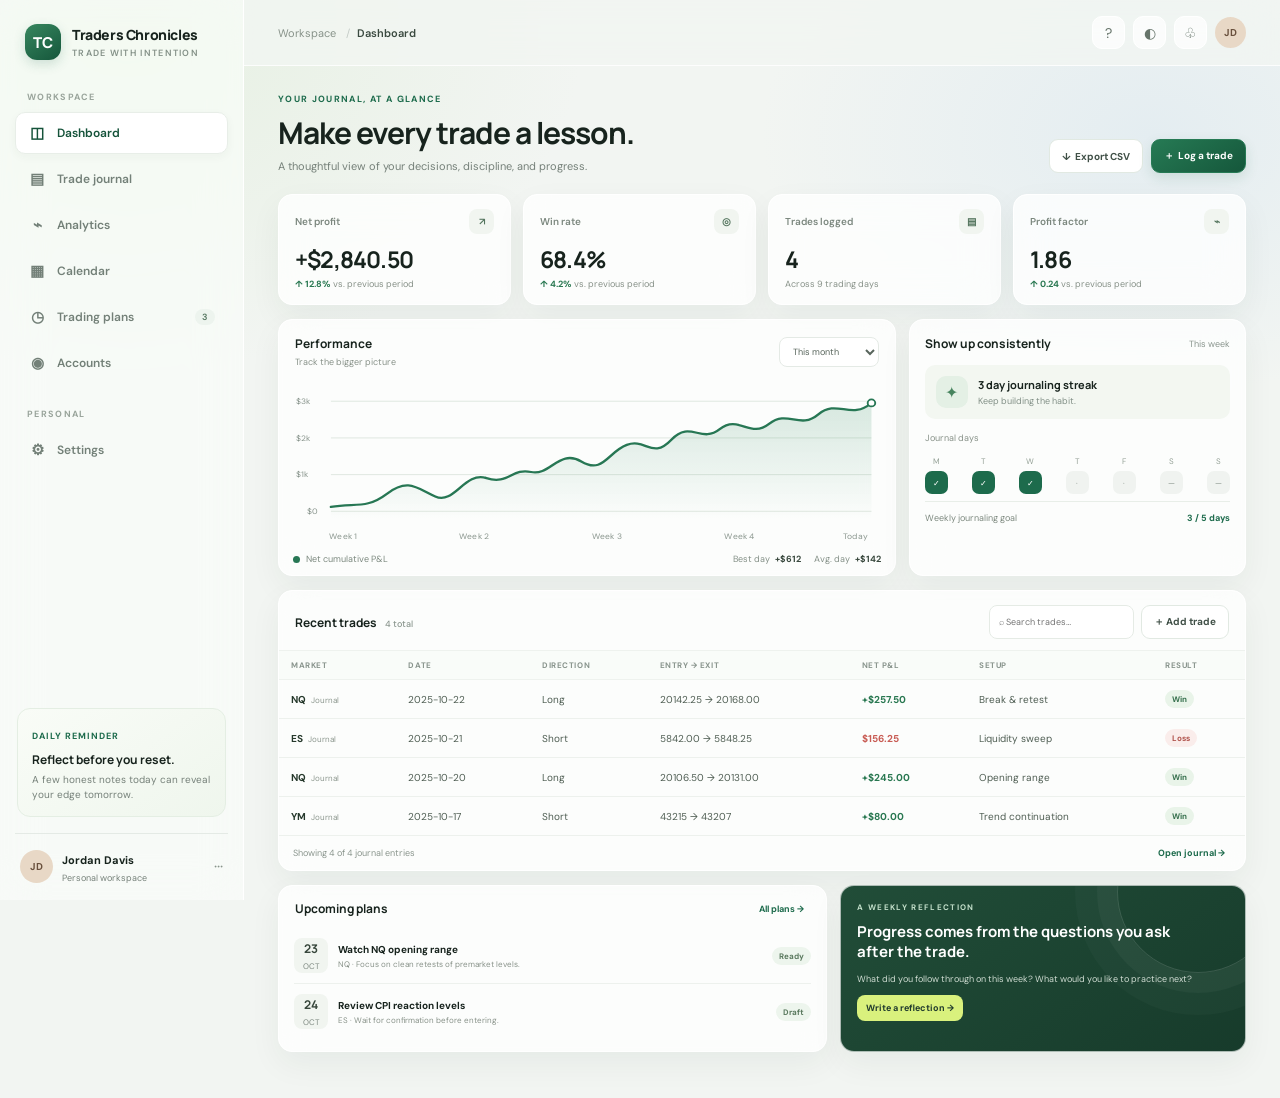
==== commit 9969876a: "Expand Traders Chronicles into a complete trading journal workspace" ====
--- a/index.html
+++ b/index.html
@@ -1,23 +1,100 @@
 <!doctype html>
 <html lang="en">
 <head>
-<meta charset="utf-8"><meta name="viewport" content="width=device-width,initial-scale=1"><meta name="theme-color" content="#e8f0e9"><meta name="description" content="Traders Chronicle — your trading, in perspective."><title>Traders Chronicle — Trade with intention</title>
-<style>
-@import url('https://fonts.googleapis.com/css2?family=DM+Sans:wght@400;500;600;700&family=Manrope:wght@400;500;600;700;800&display=swap');
-:root{--ink:#17231d;--muted:#75847b;--green:#1d6b4c;--deep:#174b36;--line:rgba(255,255,255,.72);--glass:rgba(255,255,255,.57);--glass-strong:rgba(255,255,255,.73);--shadow:0 12px 38px rgba(40,69,51,.10),inset 0 1px 0 rgba(255,255,255,.92);font-family:'DM Sans',sans-serif;color:var(--ink);font-synthesis:none}*{box-sizing:border-box}body{margin:0;min-width:320px;min-height:100vh;background:radial-gradient(ellipse at 12% 8%,#e0f0d7 0,transparent 30%),radial-gradient(ellipse at 86% 16%,#dcebf6 0,transparent 27%),radial-gradient(ellipse at 72% 86%,#e8e4f2 0,transparent 32%),linear-gradient(135deg,#f3f6ed,#eaf1ed 52%,#eff2f5);background-attachment:fixed}button,input,select,textarea{font:inherit}button{cursor:pointer}a{color:inherit;text-decoration:none}.shell{min-height:100vh;display:flex}.glass{background:var(--glass);border:1px solid var(--line);box-shadow:var(--shadow);backdrop-filter:blur(24px) saturate(170%);-webkit-backdrop-filter:blur(24px) saturate(170%)}.sidebar{width:242px;flex-shrink:0;margin:16px 0 16px 16px;padding:24px 14px 16px;border-radius:22px;display:flex;flex-direction:column;position:sticky;top:16px;height:calc(100vh - 32px);min-height:570px}.brand{display:flex;align-items:center;gap:11px;padding:0 10px 31px}.brand-mark{width:36px;height:36px;border-radius:13px;background:linear-gradient(145deg,#398b65,#14573c);color:#fff;display:grid;place-items:center;font:800 16px Manrope;letter-spacing:-1px;box-shadow:0 5px 14px #1d6b4c38,inset 0 1px #ffffff90}.brand-name{font:800 14px Manrope;letter-spacing:-.4px}.brand-name small{display:block;color:var(--muted);font:600 9px 'DM Sans';letter-spacing:1.35px;text-transform:uppercase;margin-top:3px}.nav-label{padding:0 12px 10px;color:#8b9b90;font-size:9px;letter-spacing:1.4px;text-transform:uppercase;font-weight:700}.nav{display:grid;gap:5px}.nav button{display:flex;align-items:center;gap:12px;width:100%;border:1px solid transparent;background:transparent;color:#68786e;padding:11px 12px;border-radius:12px;text-align:left;font-size:12px;font-weight:600;transition:.2s}.nav button:hover,.nav button.active{background:rgba(255,255,255,.64);border-color:#ffffffc9;color:var(--deep);box-shadow:0 4px 13px #344c3510,inset 0 1px #fff}.nav-icon{width:18px;text-align:center;font-size:16px}.nav-count{margin-left:auto;background:#ffffffa8;border:1px solid #ffffffcf;padding:2px 7px;border-radius:20px;font-size:9px}.side-bottom{margin-top:auto}.side-note{margin:0 2px 17px;padding:14px;border:1px solid #ffffffc9;border-radius:15px;background:linear-gradient(140deg,#ffffffa6,#f3faef8c);box-shadow:inset 0 1px #fff}.note-kicker{font-size:9px;letter-spacing:1px;color:var(--green);text-transform:uppercase;font-weight:700}.side-note strong{display:block;font:700 12px Manrope;margin:8px 0 5px}.side-note p{font-size:10px;line-height:1.55;color:var(--muted);margin:0}.profile{border-top:1px solid #ffffffbd;padding:15px 7px 0;display:flex;align-items:center;gap:10px}.avatar,.top-avatar{border-radius:50%;background:linear-gradient(145deg,#ead8bf,#c9d9c6);color:#5d5a45;display:grid;place-items:center;font-size:11px;font-weight:700}.avatar{width:34px;height:34px}.profile-name{font-size:11px;font-weight:700}.profile-tier{font-size:9px;color:var(--muted);margin-top:3px}.more{margin-left:auto;color:#87968c}.main{min-width:0;flex:1;padding:0 34px 40px;max-width:1640px;margin:0 auto}.topbar{height:74px;display:flex;align-items:center;justify-content:space-between;margin-bottom:27px;border-bottom:1px solid #ffffff9e}.crumb{font-size:11px;color:#829187}.crumb b{color:#33473a}.top-actions{display:flex;align-items:center;gap:9px}.icon-btn{width:34px;height:34px;border:1px solid #ffffffd1;background:#ffffff78;backdrop-filter:blur(14px);border-radius:11px;color:#65776b;display:grid;place-items:center;font-size:14px;box-shadow:inset 0 1px #fff}.top-avatar{width:32px;height:32px;margin-left:4px}.mobile-menu{display:none}.welcome{display:flex;align-items:flex-end;justify-content:space-between;gap:18px;margin-bottom:20px}.eyebrow{font-size:9px;text-transform:uppercase;letter-spacing:1.45px;color:var(--green);font-weight:700;margin-bottom:8px}.welcome h1{font:700 clamp(24px,3vw,31px) Manrope;letter-spacing:-1.15px;margin:0}.welcome p{color:var(--muted);font-size:12px;margin:7px 0 0}.welcome-actions{display:flex;gap:8px}.btn{border:1px solid #ffffffdb;background:#ffffff83;color:#34483a;border-radius:11px;padding:9px 13px;font-size:11px;font-weight:700;display:inline-flex;align-items:center;gap:7px;box-shadow:0 4px 12px #344c3509,inset 0 1px #fff;backdrop-filter:blur(16px);transition:.18s}.btn:hover{transform:translateY(-1px);box-shadow:0 8px 20px #344c3518,inset 0 1px #fff}.btn-primary{background:linear-gradient(145deg,#267a54,#15573b);border-color:#ffffff80;color:#fff;box-shadow:0 6px 16px #1b674532,inset 0 1px #ffffff65}.btn-primary:hover{background:linear-gradient(145deg,#206c49,#124b34)}.metrics{display:grid;grid-template-columns:repeat(4,minmax(0,1fr));gap:12px;margin-bottom:14px}.metric{border-radius:17px;padding:15px 17px 14px;min-height:108px;transition:transform .2s}.metric:hover{transform:translateY(-2px)}.metric-head{display:flex;align-items:center;justify-content:space-between;color:#718177;font-size:10px;font-weight:600}.metric-icon{width:25px;height:25px;background:#ffffffa6;border:1px solid #ffffffbd;border-radius:9px;display:grid;place-items:center;color:#4f725c;font-size:13px}.metric-value{font:700 23px Manrope;letter-spacing:-.8px;margin-top:10px}.metric-foot{font-size:9px;color:#849188;margin-top:4px}.positive{color:#287750;font-weight:700}.negative{color:#bf5a52;font-weight:700}.content-grid{display:grid;grid-template-columns:minmax(0,1.65fr) minmax(260px,.9fr);gap:13px;margin-bottom:14px}.card{border-radius:17px;min-width:0;overflow:hidden}.card-head{display:flex;align-items:center;justify-content:space-between;padding:16px 17px 0}.card-title{font:700 13px Manrope;letter-spacing:-.25px}.card-subtitle{color:var(--muted);font-size:10px;margin-top:4px}.select{border:1px solid #ffffffd9;border-radius:9px;padding:7px 9px;background:#ffffff9c;color:#56685c;font-size:9px;backdrop-filter:blur(12px)}.chart-wrap{padding:15px 15px 9px}.chart{width:100%;height:174px;overflow:visible}.chart-grid{stroke:#71887920;stroke-width:1}.chart-label{fill:#89978e;font:9px 'DM Sans'}.chart-line{fill:none;stroke:#277754;stroke-width:2.6;stroke-linecap:round;stroke-linejoin:round}.chart-area{fill:url(#area)}.chart-dot{fill:#fff;stroke:#277754;stroke-width:2}.chart-legend{display:flex;align-items:center;gap:7px;font-size:9px;color:#77867b;margin:4px 0 0 5px}.legend-dot{width:7px;height:7px;border-radius:50%;background:#277754}.chart-summary{display:flex;gap:14px;margin-left:auto}.chart-summary span{font-size:9px;color:#89968d}.chart-summary b{font-size:10px;color:#384b3e;margin-left:3px}.consistency{padding:16px}.consistency-top{display:flex;align-items:center;justify-content:space-between}.consistency-top h2{font:700 13px Manrope;margin:0}.consistency-top span{font-size:9px;color:#89968d}.streak{background:linear-gradient(135deg,#ffffff9c,#e9f4e980);border:1px solid #ffffffd1;border-radius:12px;padding:12px;margin:14px 0;display:flex;align-items:center;gap:11px}.streak-icon{width:34px;height:34px;background:#e5f1e6;border:1px solid #ffffffd1;border-radius:11px;display:grid;place-items:center;font-size:18px}.streak b{display:block;font:700 12px Manrope}.streak small{display:block;font-size:9px;color:#829087;margin-top:3px}.week{display:flex;justify-content:space-between;margin:13px 0 7px}.day{text-align:center;color:#8d9a91;font-size:8px}.day i{font-style:normal;width:25px;height:25px;border:1px solid #ffffffb8;border-radius:8px;display:grid;place-items:center;background:#ffffff65;margin:6px auto 0;color:#879189;font-size:10px}.day i.done{background:linear-gradient(145deg,#35865e,#1d6848);color:#fff;border-color:#ffffff9c}.goal{border-top:1px solid #ffffffb8;padding-top:12px;display:flex;justify-content:space-between;font-size:9px;color:#78877d}.goal strong{color:var(--green)}.table-card{margin-bottom:14px}.table-top{display:flex;align-items:center;justify-content:space-between;padding:15px 17px 12px}.table-title{font:700 13px Manrope}.table-title small{font:500 9px 'DM Sans';color:#89958d;margin-left:6px}.table-tools{display:flex;gap:7px}.search{width:155px;border:1px solid #ffffffd1;border-radius:9px;padding:7px 9px;background:#ffffff84;font-size:9px;outline:none;backdrop-filter:blur(12px)}.search:focus{border-color:#94b4a0}.table-scroll{overflow-x:auto}table{width:100%;border-collapse:collapse;white-space:nowrap}thead{background:#ffffff48}th{font-size:8px;color:#849188;text-align:left;font-weight:700;letter-spacing:.55px;text-transform:uppercase;padding:9px 13px;border-top:1px solid #ffffffae;border-bottom:1px solid #ffffffae}td{font-size:10px;padding:10px 13px;border-bottom:1px solid #ffffffa6;color:#4c5d51}tbody tr:last-child td{border-bottom:0}tbody tr:hover{background:#ffffff42}.symbol{font-weight:700;color:#25382b}.asset-tag{font-size:8px;color:#89958c;margin-left:5px}.pill{display:inline-flex;padding:4px 8px;border:1px solid #ffffffb0;border-radius:20px;font-size:8px;font-weight:700}.pill.win{background:#e5f3e7b5;color:#36704d}.pill.loss{background:#faedebb8;color:#af514a}.pill.be{background:#f3f3eeb8;color:#7b7c68}.table-footer{padding:10px 16px;border-top:1px solid #ffffffa6;display:flex;justify-content:space-between;align-items:center;color:#859188;font-size:9px}.text-link{color:var(--green);font-weight:700;background:none;border:0;font-size:9px}.lower-grid{display:grid;grid-template-columns:1.1fr 1fr;gap:13px}.plan-card,.insight-card{padding:16px 17px}.plan-title-row{display:flex;align-items:center;justify-content:space-between}.plan-title-row h2{font:700 13px Manrope;margin:0}.plan-title-row a{font-size:9px;color:var(--green);font-weight:700}.plan-item{display:flex;align-items:center;gap:10px;padding:11px 0;border-bottom:1px solid #ffffffa6}.plan-item:last-child{border:0;padding-bottom:0}.plan-date{width:35px;height:36px;border:1px solid #ffffffbb;border-radius:9px;background:#ffffff76;display:grid;place-items:center;text-align:center;color:#78837b;font-size:8px;line-height:1.2}.plan-date b{font-size:12px;color:#34443a}.plan-copy{min-width:0;flex:1}.plan-copy b{font-size:10px;display:block}.plan-copy span{font-size:8px;color:#89938d;display:block;margin-top:3px}.plan-status{font-size:8px;font-weight:700;color:#55785b;background:#edf5edbd;padding:5px 8px;border:1px solid #ffffffb8;border-radius:20px}.insight-card{background:linear-gradient(140deg,#214d38d9,#173b2bd9);border:1px solid #ffffff91;color:#fff;position:relative;overflow:hidden;box-shadow:0 14px 34px #1a402928,inset 0 1px #ffffff6b;backdrop-filter:blur(25px) saturate(155%)}.insight-card:after{content:'';position:absolute;width:165px;height:165px;border:1px solid #ffffff2a;border-radius:50%;right:-35px;top:-76px;box-shadow:0 0 0 19px #ffffff0d,0 0 0 40px #ffffff08}.insight-kicker{font-size:8px;color:#c3dfca;text-transform:uppercase;letter-spacing:1.2px;font-weight:700}.insight-card h2{font:700 16px/1.35 Manrope;max-width:340px;margin:12px 0 7px}.insight-card p{font-size:9px;line-height:1.65;color:#d0dfd3;max-width:360px;margin:0}.insight-bottom{margin-top:16px;display:flex;align-items:center;justify-content:space-between}.insight-bottom button{border:1px solid #ffffffb3;background:linear-gradient(145deg,#e8f7a3,#cce884);color:#203b2e;border-radius:9px;padding:8px 10px;font-size:9px;font-weight:700;box-shadow:inset 0 1px #fff}.insight-bottom span{font-size:8px;color:#bad0bf}.view{display:none}.view.active{display:block}.page-panel{padding:21px}.page-panel h2{font:700 18px Manrope;margin:0 0 6px}.page-panel>p{font-size:11px;color:var(--muted);margin:0 0 17px}.modal-backdrop{position:fixed;inset:0;background:#18312661;backdrop-filter:blur(8px);display:none;align-items:center;justify-content:center;padding:18px;z-index:10}.modal-backdrop.open{display:flex}.modal{width:min(460px,100%);background:rgba(249,252,248,.82);border:1px solid #ffffffed;border-radius:21px;box-shadow:0 28px 80px #10201735,inset 0 1px #fff;backdrop-filter:blur(30px) saturate(160%);padding:22px}.modal-head{display:flex;align-items:flex-start;justify-content:space-between;margin-bottom:17px}.modal-head h2{font:700 19px Manrope;margin:0}.modal-head p{font-size:10px;color:var(--muted);margin:5px 0 0}.close-btn{border:1px solid #ffffffd1;background:#ffffff99;border-radius:9px;width:30px;height:30px;font-size:17px;color:#69756d}.form-grid{display:grid;grid-template-columns:1fr 1fr;gap:12px}.field{display:grid;gap:5px}.field.full{grid-column:1/-1}.field label{font-size:9px;font-weight:700;color:#657169}.field input,.field select,.field textarea{width:100%;padding:9px 10px;border:1px solid #ffffffed;border-radius:10px;outline:none;font-size:10px;background:#ffffffa3;box-shadow:inset 0 1px 2px #344c3508}.field input:focus,.field select:focus,.field textarea:focus{border-color:#91b59d;box-shadow:0 0 0 3px #eaf3ec}.modal-actions{display:flex;justify-content:flex-end;gap:8px;margin-top:17px}.toast{position:fixed;bottom:20px;right:20px;background:#204c37e8;border:1px solid #ffffff8a;color:#fff;border-radius:12px;padding:11px 15px;font-size:11px;box-shadow:0 12px 30px #10201728;backdrop-filter:blur(18px);opacity:0;transform:translateY(8px);transition:.2s;pointer-events:none;z-index:20}.toast.show{opacity:1;transform:translateY(0)}
-@media(max-width:1050px){.main{padding:0 23px 34px}.sidebar{width:218px}.metrics{grid-template-columns:repeat(2,minmax(0,1fr))}.content-grid{grid-template-columns:minmax(0,1.4fr) minmax(240px,.9fr)}}@media(max-width:760px){.sidebar{position:fixed;z-index:8;inset:12px auto 12px 12px;height:auto;min-height:0;transform:translateX(calc(-100% - 18px));transition:transform .22s;box-shadow:0 20px 60px #10201730}.sidebar.open{transform:translateX(0)}.main{padding:0 18px 28px}.topbar{height:62px;margin-bottom:21px}.mobile-menu{display:grid}.crumb{margin-right:auto;margin-left:11px}.content-grid,.lower-grid{grid-template-columns:1fr}.welcome{align-items:flex-start;flex-direction:column}.welcome-actions{width:100%}.welcome-actions .btn{flex:1;justify-content:center}.chart{height:165px}}@media(max-width:520px){.main{padding:0 12px 23px}.topbar{margin-bottom:18px}.welcome h1{font-size:24px}.welcome p{font-size:11px;line-height:1.5}.metrics{gap:8px}.metric{padding:12px;min-height:99px}.metric-value{font-size:20px}.metric-head{font-size:9px}.chart-wrap{padding:13px 9px 8px}.card-head{padding:14px 13px 0}.consistency{padding:14px}.table-top{padding:14px 13px 11px;align-items:flex-start;gap:9px;flex-direction:column}.table-tools{width:100%}.search{flex:1;width:auto}.table-tools .btn{padding:8px 9px}.table-footer{padding:10px 13px}.plan-card,.insight-card{padding:14px}.form-grid{grid-template-columns:1fr}.field.full{grid-column:auto}.modal{padding:18px}.chart-summary{gap:8px}.sidebar{width:230px}}
-@media(prefers-reduced-motion:reduce){*,*::before,*::after{scroll-behavior:auto!important;transition:none!important}}
-</style>
+  <meta charset="utf-8">
+  <meta name="viewport" content="width=device-width, initial-scale=1">
+  <meta name="theme-color" content="#f2f5f2">
+  <meta name="description" content="Traders Chronicles — your trading journal, plans, and performance in one place.">
+  <title>Traders Chronicles — Trading journal</title>
+  <style>
+    @import url('https://fonts.googleapis.com/css2?family=DM+Sans:wght@400;500;600;700&family=Manrope:wght@400;500;600;700;800&display=swap');
+    :root{color-scheme:light;--bg:#f2f5f2;--panel:rgba(255,255,255,.78);--panel-solid:#fff;--line:#e4eae5;--ink:#17231d;--muted:#758079;--green:#1d6b4c;--green-dark:#15533a;--green-soft:#e7f2eb;--red:#c85c54;--amber:#a87d35;--shadow:0 12px 32px rgba(27,48,37,.055);font-family:'DM Sans',sans-serif;color:var(--ink)}
+    *{box-sizing:border-box}body{margin:0;min-width:320px;background:radial-gradient(ellipse at 10% 3%,#e6f0e2 0,transparent 28%),radial-gradient(ellipse at 90% 15%,#e4edf1 0,transparent 24%),var(--bg);background-attachment:fixed}button,input,select,textarea{font:inherit}button{cursor:pointer}a{color:inherit;text-decoration:none}.app{min-height:100vh;display:flex}.sidebar{position:fixed;inset:0 auto 0 0;width:244px;padding:24px 15px 16px;background:rgba(250,252,250,.72);backdrop-filter:blur(22px) saturate(155%);border-right:1px solid #fff;display:flex;flex-direction:column;z-index:6}.brand{display:flex;align-items:center;gap:11px;padding:0 10px 31px}.brand-mark{width:36px;height:36px;border-radius:12px;background:linear-gradient(145deg,#37875f,#15563b);color:white;display:grid;place-items:center;font:800 15px Manrope;box-shadow:0 4px 12px #1d6b4c30}.brand-name{font:800 14px Manrope;letter-spacing:-.4px}.brand-name small{display:block;color:#839087;font:600 9px 'DM Sans';letter-spacing:1.3px;text-transform:uppercase;margin-top:3px}.nav-label{padding:0 12px 9px;color:#99a49b;font-size:9px;font-weight:700;text-transform:uppercase;letter-spacing:1.3px}.nav{display:grid;gap:4px}.nav button{display:flex;align-items:center;gap:11px;width:100%;border:1px solid transparent;background:transparent;color:#738078;text-align:left;padding:10px 12px;border-radius:10px;font-size:12px;font-weight:600;transition:.18s}.nav button:hover,.nav button.active{background:#fff;border-color:#e8eee8;color:var(--green-dark);box-shadow:0 3px 10px #253c2b0b}.nav-icon{width:18px;text-align:center;font-size:15px}.nav-count{margin-left:auto;background:#edf4ee;border-radius:15px;padding:2px 7px;font-size:9px;color:#52745d}.sidebar-bottom{margin-top:auto}.journal-prompt{padding:14px;border:1px solid #e4eee3;border-radius:13px;background:linear-gradient(145deg,#f9fcf7,#eff6ed);margin:0 2px 16px}.journal-prompt span{font-size:9px;color:var(--green);font-weight:700;text-transform:uppercase;letter-spacing:1px}.journal-prompt b{display:block;font:700 12px Manrope;margin:7px 0 4px}.journal-prompt p{font-size:10px;line-height:1.5;color:var(--muted);margin:0}.user{border-top:1px solid var(--line);padding:14px 5px 0;display:flex;align-items:center;gap:9px}.avatar{width:33px;height:33px;display:grid;place-items:center;border-radius:50%;background:#e8d8c6;color:#69503d;font-weight:700;font-size:10px}.user b{font-size:11px}.user small{display:block;margin-top:3px;color:var(--muted);font-size:9px}.user-more{margin-left:auto;color:#88948b}.workspace{width:calc(100% - 244px);margin-left:244px;min-width:0}.topbar{height:66px;display:flex;align-items:center;justify-content:space-between;padding:0 34px;border-bottom:1px solid #ffffffbd;position:sticky;top:0;background:#f2f5f2cf;backdrop-filter:blur(18px);z-index:4}.crumb{font-size:11px;color:#879289}.crumb b{color:#3b4a40;font-weight:600}.actions{display:flex;align-items:center;gap:8px}.icon-btn{width:33px;height:33px;background:#ffffffa8;border:1px solid #ffffff;border-radius:10px;color:#66746a;display:grid;place-items:center;font-size:14px}.icon-btn:hover{background:#fff}.top-avatar{width:31px;height:31px;border-radius:50%;display:grid;place-items:center;background:#e8d8c6;color:#69503d;font-size:10px;font-weight:700}.mobile-toggle{display:none}.main{max-width:1450px;padding:27px 34px 46px;margin:0 auto}.view{display:none}.view.active{display:block}.page-heading{display:flex;justify-content:space-between;align-items:flex-end;gap:18px;margin-bottom:21px}.eyebrow{font-size:9px;color:var(--green);font-weight:700;letter-spacing:1.35px;text-transform:uppercase;margin-bottom:7px}.page-heading h1{font:700 clamp(24px,3vw,30px) Manrope;letter-spacing:-1px;margin:0}.page-heading p{font-size:11px;color:var(--muted);margin:6px 0 0}.heading-actions{display:flex;gap:8px}.btn{display:inline-flex;align-items:center;justify-content:center;gap:7px;padding:9px 12px;border:1px solid #e1e9e2;border-radius:9px;background:#fff;color:#405047;font-size:10px;font-weight:700;transition:.18s}.btn:hover{transform:translateY(-1px);box-shadow:0 5px 14px #253c2b12}.btn-primary{background:linear-gradient(145deg,#267a54,#15573b);border-color:#267a54;color:#fff;box-shadow:0 5px 13px #1b674522}.btn-primary:hover{background:#15533a}.btn-quiet{background:#ffffff80}.stats{display:grid;grid-template-columns:repeat(4,minmax(0,1fr));gap:12px;margin-bottom:14px}.stat,.card{background:var(--panel);backdrop-filter:blur(18px) saturate(135%);border:1px solid #fff;border-radius:14px;box-shadow:var(--shadow)}.stat{padding:14px 16px;min-height:104px}.stat-label{display:flex;justify-content:space-between;align-items:center;font-size:10px;color:#7b877e;font-weight:600}.stat-icon{display:grid;place-items:center;width:25px;height:25px;background:#f1f5f0;border-radius:8px;color:#53745d}.stat-value{font:700 23px Manrope;letter-spacing:-.8px;margin-top:9px}.stat-note{font-size:9px;color:#879188;margin-top:3px}.up{color:#287750;font-weight:700}.down{color:var(--red);font-weight:700}.grid-main{display:grid;grid-template-columns:minmax(0,1.65fr) minmax(245px,.9fr);gap:13px;margin-bottom:14px}.card{min-width:0;overflow:hidden}.card-head{display:flex;align-items:center;justify-content:space-between;padding:15px 16px 0}.card-title{font:700 12px Manrope}.card-subtitle{font-size:9px;color:#879188;margin-top:4px}.select,.control{border:1px solid #e4eae5;border-radius:8px;background:#fff;color:#59665d;padding:7px 9px;font-size:9px;outline:none}.chart-wrap{padding:14px 14px 10px}.chart{width:100%;height:166px}.chart-grid{stroke:#dce5dd;stroke-width:1}.chart-label{fill:#89958d;font:9px 'DM Sans'}.chart-line{fill:none;stroke:#277754;stroke-width:2.6;stroke-linecap:round;stroke-linejoin:round}.chart-area{fill:url(#area)}.chart-legend{font-size:9px;color:#7b887e;display:flex;align-items:center;gap:6px}.legend-dot{width:7px;height:7px;border-radius:50%;background:#277754}.chart-summary{display:flex;gap:13px;margin-left:auto;font-size:9px;color:#849087}.chart-summary b{color:#38483d;margin-left:3px}.consistency{padding:15px}.consistency-head{display:flex;justify-content:space-between;align-items:center}.consistency-head h2{font:700 12px Manrope;margin:0}.consistency-head span{font-size:9px;color:#89958d}.streak{display:flex;align-items:center;gap:10px;margin:13px 0;padding:11px;background:#f3f7f1;border-radius:10px}.streak-icon{width:32px;height:32px;border-radius:10px;background:#e4f0e5;display:grid;place-items:center;color:#47845e}.streak b{display:block;font:700 11px Manrope}.streak small{display:block;font-size:9px;color:#829087;margin-top:3px}.week{display:flex;justify-content:space-between;margin:12px 0 7px}.day{text-align:center;color:#94a096;font-size:8px}.day i{font-style:normal;width:23px;height:23px;border-radius:7px;background:#f0f3f0;display:grid;place-items:center;margin:5px auto 0;color:#849087}.day i.done{background:var(--green);color:white}.goal{border-top:1px solid #e8eee8;padding-top:10px;display:flex;justify-content:space-between;font-size:9px;color:#7d897f}.goal b{color:var(--green)}.section-card{margin-bottom:14px}.section-top{display:flex;justify-content:space-between;align-items:center;padding:14px 16px 11px}.section-title{font:700 12px Manrope}.section-title small{font:500 9px 'DM Sans';color:#89958d;margin-left:6px}.tools{display:flex;gap:7px}.search{width:145px;background:#fff;border:1px solid #e5ebe5;border-radius:8px;padding:7px 9px;font-size:9px;outline:none}.search:focus,.control:focus{border-color:#94b4a0;box-shadow:0 0 0 3px #eaf3ec}.table-wrap{overflow:auto}table{width:100%;border-collapse:collapse;white-space:nowrap}thead{background:#f8faf8a6}th{font-size:8px;color:#88948c;text-align:left;text-transform:uppercase;letter-spacing:.55px;padding:9px 12px;border-top:1px solid #eef2ee;border-bottom:1px solid #eef2ee}td{font-size:10px;color:#4e5d52;padding:10px 12px;border-bottom:1px solid #edf1ed}tbody tr:last-child td{border-bottom:0}tbody tr:hover{background:#ffffffa1}.symbol{font-weight:700;color:#25382b}.subtle{font-size:8px;color:#8b968d;margin-left:5px}.badge{display:inline-flex;padding:4px 7px;border-radius:20px;font-size:8px;font-weight:700}.badge.win{background:#e9f4e9;color:#36704d}.badge.loss{background:#faedeb;color:#af514a}.badge.open{background:#fff3dc;color:#9b702a}.table-footer{display:flex;justify-content:space-between;align-items:center;border-top:1px solid #edf1ed;padding:10px 14px;color:#8a958d;font-size:9px}.link-btn{border:0;background:none;color:var(--green);font-weight:700;font-size:9px}.bottom-grid{display:grid;grid-template-columns:1.15fr .85fr;gap:13px}.plan-list{padding:0 15px 12px}.plan-row{display:flex;align-items:center;gap:10px;padding:10px 0;border-bottom:1px solid #edf1ed}.plan-row:last-child{border:0}.date-chip{width:34px;height:35px;border-radius:8px;background:#f1f5f0;display:grid;place-items:center;text-align:center;font-size:8px;color:#7f8a82;line-height:1.15}.date-chip b{font:700 12px Manrope;color:#37463b}.plan-copy{flex:1;min-width:0}.plan-copy b{font-size:10px;display:block}.plan-copy small{display:block;margin-top:3px;color:#879188;font-size:8px}.status{border-radius:20px;padding:4px 7px;background:#edf5ed;color:#5a795e;font-size:8px;font-weight:700}.reflection{padding:16px;background:linear-gradient(145deg,#214d38,#173b2b);color:#fff;border-color:#ffffffa3;position:relative}.reflection:after{content:'';position:absolute;right:-34px;top:-75px;width:160px;height:160px;border-radius:50%;border:1px solid #ffffff24;box-shadow:0 0 0 20px #ffffff09,0 0 0 42px #ffffff06}.reflection .eyebrow{color:#c3dfca;font-size:8px}.reflection h2{font:700 15px/1.35 Manrope;margin:10px 0 7px;max-width:340px}.reflection p{font-size:9px;line-height:1.6;color:#cedbd1;max-width:360px}.reflection button{padding:7px 9px;border:0;border-radius:8px;background:#d9f17d;color:#203b2e;font-size:9px;font-weight:700}.toolbar{display:flex;gap:8px;align-items:center;flex-wrap:wrap}.panel-pad{padding:17px}.panel-pad h2{font:700 15px Manrope;margin:0 0 5px}.panel-pad>p{font-size:10px;color:var(--muted);margin:0 0 15px}.filters{display:flex;gap:7px;align-items:center;flex-wrap:wrap}.filters .search{width:180px}.empty{padding:35px;text-align:center;color:#849087;font-size:10px}.empty b{display:block;color:#3d4c41;font:700 13px Manrope;margin-bottom:6px}.calendar-head{display:flex;align-items:center;justify-content:space-between;margin-bottom:13px}.calendar-grid{display:grid;grid-template-columns:repeat(7,minmax(0,1fr));gap:6px}.calendar-day-label{text-align:center;color:#8b968d;font-size:8px;padding:5px}.calendar-cell{min-height:68px;padding:7px;border:1px solid #e9eee9;border-radius:9px;background:#ffffffa0;font-size:9px;color:#657168}.calendar-cell.muted{opacity:.42}.calendar-cell .pnl{display:block;margin-top:9px;font-size:8px;font-weight:700}.calendar-cell.green{background:#e5f2e7}.calendar-cell.red{background:#faeae8}.heatmap{display:grid;grid-template-columns:repeat(13,1fr);gap:5px;margin:14px 0}.heat{aspect-ratio:1;border-radius:4px;background:#edf1ed}.heat.l1{background:#d7e9d8}.heat.l2{background:#a9d2b1}.heat.l3{background:#69ad7d}.heat.l4{background:#287750}.split{display:grid;grid-template-columns:1fr 1fr;gap:13px}.account-row{display:flex;align-items:center;gap:11px;padding:12px 0;border-bottom:1px solid #edf1ed}.account-row:last-child{border:0}.account-logo{width:34px;height:34px;border-radius:10px;background:#edf4ee;color:#32694b;display:grid;place-items:center;font-weight:800;font-size:11px}.account-info{flex:1}.account-info b{font-size:10px}.account-info small{display:block;color:#879188;font-size:8px;margin-top:3px}.account-status{color:#398054;font-size:8px;font-weight:700}.form-grid{display:grid;grid-template-columns:1fr 1fr;gap:11px}.field{display:grid;gap:5px}.field.full{grid-column:1/-1}.field label{font-size:9px;color:#68756c;font-weight:700}.field input,.field select,.field textarea{width:100%;padding:9px 10px;border:1px solid #e2e9e3;border-radius:8px;background:#fff;color:#35433a;font-size:10px;outline:none}.field input:focus,.field select:focus,.field textarea:focus{border-color:#93b69e;box-shadow:0 0 0 3px #eaf3ec}.modal-backdrop{position:fixed;inset:0;background:#14221b70;backdrop-filter:blur(7px);display:none;align-items:center;justify-content:center;padding:16px;z-index:12}.modal-backdrop.open{display:flex}.modal{width:min(490px,100%);max-height:92vh;overflow:auto;background:rgba(250,252,249,.95);border:1px solid #fff;border-radius:17px;box-shadow:0 24px 70px #10201735;padding:20px}.modal-head{display:flex;justify-content:space-between;align-items:flex-start;margin-bottom:16px}.modal-head h2{font:700 17px Manrope;margin:0}.modal-head p{font-size:9px;color:var(--muted);margin:5px 0 0}.close{width:28px;height:28px;border:0;border-radius:8px;background:#edf2ed;color:#68746b;font-size:17px}.modal-actions{display:flex;justify-content:flex-end;gap:8px;margin-top:16px}.toast{position:fixed;right:18px;bottom:18px;z-index:20;background:#204c37;color:white;padding:11px 15px;border-radius:10px;font-size:10px;opacity:0;transform:translateY(8px);transition:.2s;pointer-events:none;box-shadow:0 10px 28px #10201725}.toast.show{opacity:1;transform:translateY(0)}.theme-dark{color-scheme:dark;--bg:#111714;--panel:rgba(31,42,35,.88);--panel-solid:#1e2922;--line:#334139;--ink:#edf3ee;--muted:#a1afa5;--green:#7bc494;--green-dark:#d5eadb;--green-soft:#25362b;--shadow:0 12px 30px #0003}.theme-dark body,.theme-dark{background:#111714;color:#edf3ee}.theme-dark .sidebar,.theme-dark .topbar{background:#19221ddd;border-color:#354139}.theme-dark .nav button{color:#a7b3aa}.theme-dark .nav button.active,.theme-dark .nav button:hover,.theme-dark .btn,.theme-dark .icon-btn,.theme-dark .select,.theme-dark .search,.theme-dark .field input,.theme-dark .field select,.theme-dark .field textarea{background:#26332a;border-color:#3a493e;color:#e8f0e9}.theme-dark .stat,.theme-dark .card{border-color:#38463c}.theme-dark th,.theme-dark td{border-color:#344138;color:#d0dbd2}.theme-dark thead{background:#26332a}.theme-dark .streak,.theme-dark .date-chip,.theme-dark .stat-icon{background:#2b3a2f}.theme-dark .journal-prompt{background:#26362b;border-color:#3b5140}.theme-dark .nav-count{background:#2b3a2f}.theme-dark .modal{background:#202b23;border-color:#435246}.theme-dark .page-heading p,.theme-dark .crumb{color:#a1afa5}
+    @media(max-width:1050px){.main{padding:24px 23px 36px}.topbar{padding:0 23px}.stats{grid-template-columns:repeat(2,minmax(0,1fr))}.grid-main{grid-template-columns:minmax(0,1.4fr) minmax(230px,.9fr)}}
+    @media(max-width:760px){.sidebar{transform:translateX(-105%);transition:transform .22s;box-shadow:0 20px 60px #10201730}.sidebar.open{transform:translateX(0)}.workspace{width:100%;margin-left:0}.topbar{height:58px;padding:0 16px}.mobile-toggle{display:grid}.crumb{margin-right:auto;margin-left:10px}.main{padding:20px 16px 30px}.grid-main,.bottom-grid,.split{grid-template-columns:1fr}.page-heading{align-items:flex-start;flex-direction:column}.heading-actions{width:100%}.heading-actions .btn{flex:1}.chart{height:155px}}
+    @media(max-width:520px){.main{padding:17px 12px 25px}.page-heading h1{font-size:23px}.page-heading p{font-size:10px}.stats{gap:8px}.stat{padding:11px;min-height:95px}.stat-value{font-size:20px}.stat-label{font-size:9px}.section-top{align-items:flex-start;flex-direction:column;gap:9px;padding:13px}.tools{width:100%}.search{flex:1;width:auto}.toolbar{width:100%}.filters .search{width:100%;flex-basis:100%}.panel-pad{padding:14px}.form-grid{grid-template-columns:1fr}.field.full{grid-column:auto}.calendar-cell{min-height:53px;padding:5px;font-size:8px}.calendar-grid{gap:4px}.heatmap{gap:3px}.top-actions{gap:5px}.topbar{padding:0 12px}}
+    @media(prefers-reduced-motion:reduce){*,*::before,*::after{transition:none!important;scroll-behavior:auto!important}}
+  </style>
 </head>
-<body><div class="shell"><aside class="sidebar glass" id="sidebar"><a class="brand" href="#overview"><span class="brand-mark">TC</span><span class="brand-name">Traders Chronicle<small>Trade with intention</small></span></a><div class="nav-label">Workspace</div><nav class="nav" aria-label="Main navigation"><button class="active" data-view="overview"><span class="nav-icon">◫</span>Overview</button><button data-view="journal"><span class="nav-icon">▤</span>Trade journal</button><button data-view="plans"><span class="nav-icon">◷</span>Plans <span class="nav-count">3</span></button><button data-view="analytics"><span class="nav-icon">⌁</span>Analytics</button></nav><div class="nav-label" style="margin-top:26px">Personal</div><nav class="nav"><button data-view="settings"><span class="nav-icon">⚙</span>Settings</button></nav><div class="side-bottom"><div class="side-note"><div class="note-kicker">A note for today</div><strong>Process over outcome.</strong><p>One good decision at a time. Your consistency is the edge.</p></div><div class="profile"><div class="avatar">JD</div><div><div class="profile-name">Jordan Davis</div><div class="profile-tier">Free plan</div></div><span class="more">···</span></div></div></aside><main class="main"><header class="topbar"><button class="icon-btn mobile-menu" id="menuToggle" aria-label="Open menu">☰</button><div class="crumb">Workspace <span style="padding:0 7px;color:#b1beb4">/</span><b id="crumbTitle">Overview</b></div><div class="top-actions"><button class="icon-btn" id="helpBtn" aria-label="Help">?</button><button class="icon-btn" id="bellBtn" aria-label="Notifications">♧</button><div class="top-avatar">JD</div></div></header>
-<section class="view active" id="view-overview"><div class="welcome"><div><div class="eyebrow">Wednesday, October 22, 2025</div><h1>Your trading, in perspective.</h1><p>A clear view of your decisions, discipline, and progress.</p></div><div class="welcome-actions"><button class="btn" id="reviewBtn">↗ &nbsp;Daily review</button><button class="btn btn-primary" data-add>＋ &nbsp;Log a trade</button></div></div><div class="metrics"><article class="metric glass"><div class="metric-head">Net profit <span class="metric-icon">↗</span></div><div class="metric-value">$2,840.50</div><div class="metric-foot"><span class="positive">↑ 12.8%</span> vs. last month</div></article><article class="metric glass"><div class="metric-head">Win rate <span class="metric-icon">◎</span></div><div class="metric-value">68.4%</div><div class="metric-foot"><span class="positive">↑ 4.2%</span> vs. last month</div></article><article class="metric glass"><div class="metric-head">Trades taken <span class="metric-icon">▤</span></div><div class="metric-value" id="metricTrades">38</div><div class="metric-foot">This month · 9 trading days</div></article><article class="metric glass"><div class="metric-head">Profit factor <span class="metric-icon">⌁</span></div><div class="metric-value">1.86</div><div class="metric-foot"><span class="positive">↑ 0.24</span> vs. last month</div></article></div>
-<div class="content-grid"><section class="card glass"><div class="card-head"><div><div class="card-title">Performance</div><div class="card-subtitle">Your results over time</div></div><select class="select" id="rangeSelect"><option>This month</option><option>Last 3 months</option><option>This year</option></select></div><div class="chart-wrap"><svg class="chart" viewBox="0 0 620 195" preserveAspectRatio="none" role="img" aria-label="Cumulative performance chart"><defs><linearGradient id="area" x1="0" x2="0" y1="0" y2="1"><stop offset="0%" stop-color="#3f9569" stop-opacity=".2"/><stop offset="100%" stop-color="#3f9569" stop-opacity="0"/></linearGradient></defs><line class="chart-grid" x1="40" y1="22" x2="610" y2="22"/><line class="chart-grid" x1="40" y1="64" x2="610" y2="64"/><line class="chart-grid" x1="40" y1="106" x2="610" y2="106"/><line class="chart-grid" x1="40" y1="148" x2="610" y2="148"/><text class="chart-label" x="3" y="25">$3k</text><text class="chart-label" x="3" y="67">$2k</text><text class="chart-label" x="3" y="109">$1k</text><text class="chart-label" x="15" y="151">$0</text><path class="chart-area" d="M40 143 C65 138 77 146 99 128 S130 121 150 131 S181 102 204 110 S231 98 251 103 S281 76 304 91 S332 80 352 72 S379 89 399 66 S430 71 450 54 S482 65 502 48 S534 55 554 37 S588 44 610 24 L610 158 L40 158 Z"/><path class="chart-line" d="M40 143 C65 138 77 146 99 128 S130 121 150 131 S181 102 204 110 S231 98 251 103 S281 76 304 91 S332 80 352 72 S379 89 399 66 S430 71 450 54 S482 65 502 48 S534 55 554 37 S588 44 610 24"/><circle class="chart-dot" cx="610" cy="24" r="4"/><text class="chart-label" x="38" y="181">Oct 1</text><text class="chart-label" x="174" y="181">Oct 6</text><text class="chart-label" x="315" y="181">Oct 13</text><text class="chart-label" x="454" y="181">Oct 20</text><text class="chart-label" x="580" y="181">Today</text></svg><div style="display:flex;align-items:center"><div class="chart-legend"><i class="legend-dot"></i>Net cumulative P&amp;L</div><div class="chart-summary"><span>Best day <b>+$612</b></span><span>Avg. day <b>+$142</b></span></div></div></div></section><section class="card glass consistency"><div class="consistency-top"><h2>Consistency</h2><span>This week</span></div><div class="streak"><div class="streak-icon">✦</div><div><b>3 day streak</b><small>You're showing up. Keep it going.</small></div></div><div style="font-size:9px;color:#89968d">Trading days</div><div class="week"><div class="day">M<i class="done">✓</i></div><div class="day">T<i class="done">✓</i></div><div class="day">W<i class="done">✓</i></div><div class="day">T<i>·</i></div><div class="day">F<i>·</i></div><div class="day">S<i>—</i></div><div class="day">S<i>—</i></div></div><div class="goal"><span>Weekly journaling goal</span><strong>3 / 5 days</strong></div></section></div>
-<section class="card glass table-card"><div class="table-top"><div class="table-title">Recent trades <small id="tradeCountLabel">38 total</small></div><div class="table-tools"><input class="search" id="tradeSearch" placeholder="⌕ Search trades…" aria-label="Search trades"><button class="btn" data-add>＋ Add trade</button></div></div><div class="table-scroll"><table><thead><tr><th>Market</th><th>Direction</th><th>Entry → Exit</th><th>Net P&amp;L</th><th>R-multiple</th><th>Setup</th><th>Result</th></tr></thead><tbody id="tradeRows"><tr><td><span class="symbol">NQ</span><span class="asset-tag">Nasdaq 100</span></td><td>Long</td><td>20,142.25 → 20,168.00</td><td class="positive">+$257.50</td><td>+2.1R</td><td>Break &amp; retest</td><td><span class="pill win">Win</span></td></tr><tr><td><span class="symbol">ES</span><span class="asset-tag">S&amp;P 500</span></td><td>Short</td><td>5,842.00 → 5,848.25</td><td class="negative">−$156.25</td><td>−1.0R</td><td>Liquidity sweep</td><td><span class="pill loss">Loss</span></td></tr><tr><td><span class="symbol">NQ</span><span class="asset-tag">Nasdaq 100</span></td><td>Long</td><td>20,106.50 → 20,131.00</td><td class="positive">+$245.00</td><td>+1.8R</td><td>Opening range</td><td><span class="pill win">Win</span></td></tr><tr><td><span class="symbol">YM</span><span class="asset-tag">Dow Jones</span></td><td>Short</td><td>43,215 → 43,207</td><td class="positive">+$80.00</td><td>+0.8R</td><td>Trend continuation</td><td><span class="pill win">Win</span></td></tr></tbody></table></div><div class="table-footer"><span id="showingLabel">Showing 4 of 38 trades</span><button class="text-link" data-view-link="journal">View all trades →</button></div></section><div class="lower-grid"><section class="card glass plan-card"><div class="plan-title-row"><h2>Upcoming plans</h2><a href="#plans" data-view-link="plans">All plans →</a></div><div class="plan-item"><div class="plan-date"><b>23</b>OCT</div><div class="plan-copy"><b>Watch NQ opening range</b><span>Nasdaq 100 · 9:30 AM ET</span></div><span class="plan-status">Ready</span></div><div class="plan-item"><div class="plan-date"><b>24</b>OCT</div><div class="plan-copy"><b>Review CPI reaction levels</b><span>S&amp;P 500 · Before open</span></div><span class="plan-status">Draft</span></div></section><section class="card insight-card"><div class="insight-kicker">Your weekly reflection</div><h2>Good trading isn't about being right. It's about being consistent.</h2><p>Take a moment to review the week. What did you do well? What would you like to approach differently next time?</p><div class="insight-bottom"><button id="reflectionBtn">Write a reflection →</button><span>Usually takes 2 minutes</span></div></section></div></section>
-<section class="view" id="view-journal"><div class="welcome"><div><div class="eyebrow">Your trading history</div><h1>Trade journal</h1><p>Every trade is a chance to learn something new.</p></div><button class="btn btn-primary" data-add>＋ Log a trade</button></div><section class="card glass page-panel"><h2>Recent trades</h2><p>Review your entries, outcomes, and the decisions behind them.</p><div class="table-scroll"><table><thead><tr><th>Market</th><th>Direction</th><th>Entry → Exit</th><th>Net P&amp;L</th><th>R-multiple</th><th>Setup</th><th>Result</th></tr></thead><tbody id="journalRows"></tbody></table></div></section></section>
-<section class="view" id="view-plans"><div class="welcome"><div><div class="eyebrow">Think ahead</div><h1>Trading plans</h1><p>Make a plan, trust your process, and review what happens.</p></div><button class="btn btn-primary" id="newPlanBtn">＋ New plan</button></div><section class="card glass page-panel"><h2>Upcoming plans</h2><p>Your preparation is part of your edge.</p><div class="plan-item"><div class="plan-date"><b>23</b>OCT</div><div class="plan-copy"><b>Watch NQ opening range</b><span>Nasdaq 100 · 9:30 AM ET · Focus on clean retests of premarket levels.</span></div><span class="plan-status">Ready</span></div><div class="plan-item"><div class="plan-date"><b>24</b>OCT</div><div class="plan-copy"><b>Review CPI reaction levels</b><span>S&amp;P 500 · Before open · Wait for confirmation before entering.</span></div><span class="plan-status">Draft</span></div><div class="plan-item"><div class="plan-date"><b>27</b>OCT</div><div class="plan-copy"><b>Weekly levels and scenarios</b><span>ES / NQ · Sunday prep · Map key levels and define invalidation.</span></div><span class="plan-status">Draft</span></div></section></section>
-<section class="view" id="view-analytics"><div class="welcome"><div><div class="eyebrow">Patterns &amp; progress</div><h1>Analytics</h1><p>Look beyond the outcome and learn from your process.</p></div></div><div class="metrics"><article class="metric glass"><div class="metric-head">Average winner</div><div class="metric-value">+$218</div><div class="metric-foot">Across 26 winning trades</div></article><article class="metric glass"><div class="metric-head">Average loser</div><div class="metric-value">−$118</div><div class="metric-foot">Across 12 losing trades</div></article><article class="metric glass"><div class="metric-head">Best setup</div><div class="metric-value" style="font-size:17px">Break &amp; retest</div><div class="metric-foot">76% win rate · 17 trades</div></article><article class="metric glass"><div class="metric-head">Most active market</div><div class="metric-value">NQ</div><div class="metric-foot">21 trades this month</div></article></div><section class="card glass page-panel"><h2>A small observation</h2><p>Your break-and-retest setup is your strongest pattern this month. Consider what preparation helped you recognize it—and how you can bring that same patience to other setups.</p></section></section>
-<section class="view" id="view-settings"><div class="welcome"><div><div class="eyebrow">Make it yours</div><h1>Settings</h1><p>Manage your journal preferences and trading profile.</p></div></div><section class="card glass page-panel"><h2>Profile</h2><p>Jordan Davis · Free plan · Timezone: Eastern Time (ET)</p><button class="btn" id="profileBtn">Edit profile</button></section></section></main></div>
-<div class="modal-backdrop" id="tradeModal" role="dialog" aria-modal="true" aria-labelledby="modalTitle"><form class="modal" id="tradeForm"><div class="modal-head"><div><h2 id="modalTitle">Log a trade</h2><p>Capture the details while they're fresh.</p></div><button class="close-btn" type="button" data-close aria-label="Close">×</button></div><div class="form-grid"><div class="field"><label for="symbolInput">Market symbol</label><input id="symbolInput" required placeholder="e.g. NQ" maxlength="8"></div><div class="field"><label for="directionInput">Direction</label><select id="directionInput"><option>Long</option><option>Short</option></select></div><div class="field"><label for="entryInput">Entry price</label><input id="entryInput" placeholder="20,142.25"></div><div class="field"><label for="exitInput">Exit price</label><input id="exitInput" placeholder="20,168.00"></div><div class="field"><label for="pnlInput">Net P&amp;L ($)</label><input id="pnlInput" type="number" step="0.01" required placeholder="257.50"></div><div class="field"><label for="setupInput">Setup</label><select id="setupInput"><option>Break &amp; retest</option><option>Liquidity sweep</option><option>Opening range</option><option>Trend continuation</option><option>Other</option></select></div><div class="field full"><label for="noteInput">Trade note (optional)</label><textarea id="noteInput" rows="2" placeholder="What did you notice? What would you remember next time?"></textarea></div></div><div class="modal-actions"><button type="button" class="btn" data-close>Cancel</button><button type="submit" class="btn btn-primary">Save trade</button></div></form></div><div class="toast" id="toast" role="status"></div>
+<body>
+<div class="app">
+  <aside class="sidebar" id="sidebar">
+    <a class="brand" href="#dashboard"><span class="brand-mark">TC</span><span class="brand-name">Traders Chronicles<small>Trade with intention</small></span></a>
+    <div class="nav-label">Workspace</div>
+    <nav class="nav" aria-label="Main navigation">
+      <button class="active" data-page="dashboard"><span class="nav-icon">◫</span>Dashboard</button>
+      <button data-page="journal"><span class="nav-icon">▤</span>Trade journal</button>
+      <button data-page="analytics"><span class="nav-icon">⌁</span>Analytics</button>
+      <button data-page="calendar"><span class="nav-icon">▦</span>Calendar</button>
+      <button data-page="plans"><span class="nav-icon">◷</span>Trading plans <span class="nav-count" id="planCount">3</span></button>
+      <button data-page="accounts"><span class="nav-icon">◉</span>Accounts</button>
+    </nav>
+    <div class="nav-label" style="margin-top:24px">Personal</div><nav class="nav"><button data-page="settings"><span class="nav-icon">⚙</span>Settings</button></nav>
+    <div class="sidebar-bottom"><div class="journal-prompt"><span>Daily reminder</span><b>Reflect before you reset.</b><p>A few honest notes today can reveal your edge tomorrow.</p></div><div class="user"><div class="avatar" id="userAvatar">JD</div><div><b id="userName">Jordan Davis</b><small>Personal workspace</small></div><span class="user-more">···</span></div></div>
+  </aside>
+  <div class="workspace">
+    <header class="topbar"><button class="icon-btn mobile-toggle" id="menuToggle" aria-label="Open navigation">☰</button><div class="crumb">Workspace <span style="padding:0 7px;color:#c4cbc6">/</span><b id="crumbTitle">Dashboard</b></div><div class="actions"><button class="icon-btn" id="helpBtn" aria-label="Help">?</button><button class="icon-btn" id="themeBtn" aria-label="Toggle dark mode">◐</button><button class="icon-btn" id="bellBtn" aria-label="Notifications">♧</button><div class="top-avatar" id="topAvatar">JD</div></div></header>
+    <main class="main">
+      <section class="view active" id="page-dashboard">
+        <div class="page-heading"><div><div class="eyebrow" id="todayLabel">YOUR JOURNAL, AT A GLANCE</div><h1>Make every trade a lesson.</h1><p>A thoughtful view of your decisions, discipline, and progress.</p></div><div class="heading-actions"><button class="btn" id="exportBtn">↓ &nbsp;Export CSV</button><button class="btn btn-primary" data-add-trade>＋ &nbsp;Log a trade</button></div></div>
+        <div class="stats">
+          <article class="stat"><div class="stat-label">Net profit <span class="stat-icon">↗</span></div><div class="stat-value" id="statProfit">+$2,840.50</div><div class="stat-note"><span class="up">↑ 12.8%</span> vs. previous period</div></article>
+          <article class="stat"><div class="stat-label">Win rate <span class="stat-icon">◎</span></div><div class="stat-value" id="statWin">68.4%</div><div class="stat-note"><span class="up">↑ 4.2%</span> vs. previous period</div></article>
+          <article class="stat"><div class="stat-label">Trades logged <span class="stat-icon">▤</span></div><div class="stat-value" id="statTrades">38</div><div class="stat-note">Across 9 trading days</div></article>
+          <article class="stat"><div class="stat-label">Profit factor <span class="stat-icon">⌁</span></div><div class="stat-value">1.86</div><div class="stat-note"><span class="up">↑ 0.24</span> vs. previous period</div></article>
+        </div>
+        <div class="grid-main">
+          <section class="card"><div class="card-head"><div><div class="card-title">Performance</div><div class="card-subtitle">Track the bigger picture</div></div><select class="select" id="chartRange" aria-label="Performance range"><option>This month</option><option>Last 3 months</option><option>This year</option></select></div><div class="chart-wrap"><svg class="chart" viewBox="0 0 620 190" preserveAspectRatio="none" role="img" aria-label="Illustrative cumulative profit chart"><defs><linearGradient id="area" x1="0" x2="0" y1="0" y2="1"><stop offset="0%" stop-color="#3f9569" stop-opacity=".2"/><stop offset="100%" stop-color="#3f9569" stop-opacity="0"/></linearGradient></defs><line class="chart-grid" x1="40" y1="22" x2="610" y2="22"/><line class="chart-grid" x1="40" y1="64" x2="610" y2="64"/><line class="chart-grid" x1="40" y1="106" x2="610" y2="106"/><line class="chart-grid" x1="40" y1="148" x2="610" y2="148"/><text class="chart-label" x="3" y="25">$3k</text><text class="chart-label" x="3" y="67">$2k</text><text class="chart-label" x="3" y="109">$1k</text><text class="chart-label" x="15" y="151">$0</text><path class="chart-area" d="M40 143 C65 138 77 146 99 128 S130 121 150 131 S181 102 204 110 S231 98 251 103 S281 76 304 91 S332 80 352 72 S379 89 399 66 S430 71 450 54 S482 65 502 48 S534 55 554 37 S588 44 610 24 L610 158 L40 158 Z"/><path class="chart-line" d="M40 143 C65 138 77 146 99 128 S130 121 150 131 S181 102 204 110 S231 98 251 103 S281 76 304 91 S332 80 352 72 S379 89 399 66 S430 71 450 54 S482 65 502 48 S534 55 554 37 S588 44 610 24"/><circle cx="610" cy="24" r="4" fill="white" stroke="#277754" stroke-width="2"/><text class="chart-label" x="38" y="180">Week 1</text><text class="chart-label" x="175" y="180">Week 2</text><text class="chart-label" x="315" y="180">Week 3</text><text class="chart-label" x="455" y="180">Week 4</text><text class="chart-label" x="580" y="180">Today</text></svg><div style="display:flex;align-items:center"><div class="chart-legend"><i class="legend-dot"></i>Net cumulative P&amp;L</div><div class="chart-summary"><span>Best day <b>+$612</b></span><span>Avg. day <b>+$142</b></span></div></div></div></section>
+          <section class="card consistency"><div class="consistency-head"><h2>Show up consistently</h2><span>This week</span></div><div class="streak"><div class="streak-icon">✦</div><div><b>3 day journaling streak</b><small>Keep building the habit.</small></div></div><div style="font-size:9px;color:#879188">Journal days</div><div class="week"><div class="day">M<i class="done">✓</i></div><div class="day">T<i class="done">✓</i></div><div class="day">W<i class="done">✓</i></div><div class="day">T<i>·</i></div><div class="day">F<i>·</i></div><div class="day">S<i>—</i></div><div class="day">S<i>—</i></div></div><div class="goal"><span>Weekly journaling goal</span><b>3 / 5 days</b></div></section>
+        </div>
+        <section class="card section-card"><div class="section-top"><div class="section-title">Recent trades <small id="tradeTotal">38 total</small></div><div class="tools"><input class="search" id="dashboardSearch" placeholder="⌕ Search trades…" aria-label="Search trades"><button class="btn" data-add-trade>＋ Add trade</button></div></div><div class="table-wrap"><table><thead><tr><th>Market</th><th>Date</th><th>Direction</th><th>Entry → Exit</th><th>Net P&amp;L</th><th>Setup</th><th>Result</th></tr></thead><tbody id="dashboardRows"></tbody></table></div><div class="table-footer"><span id="dashboardShowing">Showing recent trades</span><button class="link-btn" data-navigate="journal">Open journal →</button></div></section>
+        <div class="bottom-grid"><section class="card"><div class="section-top"><div class="section-title">Upcoming plans</div><button class="link-btn" data-navigate="plans">All plans →</button></div><div class="plan-list" id="dashboardPlans"></div></section><section class="card reflection"><div class="eyebrow">A weekly reflection</div><h2>Progress comes from the questions you ask after the trade.</h2><p>What did you follow through on this week? What would you like to practice next?</p><button id="reflectionBtn">Write a reflection →</button></section></div>
+      </section>
+      <section class="view" id="page-journal"><div class="page-heading"><div><div class="eyebrow">Your trading history</div><h1>Trade journal</h1><p>Capture the details, then learn from the decisions.</p></div><div class="heading-actions"><button class="btn" id="journalExport">↓ Export CSV</button><button class="btn btn-primary" data-add-trade>＋ Log a trade</button></div></div><section class="card panel-pad"><div class="filters" style="margin-bottom:14px"><input class="search" id="journalSearch" placeholder="Search symbol, setup, note…" aria-label="Search journal"><select class="control" id="resultFilter"><option value="all">All results</option><option value="win">Wins</option><option value="loss">Losses</option></select><select class="control" id="directionFilter"><option value="all">All directions</option><option>Long</option><option>Short</option></select><input class="control" id="dateFilter" type="month" aria-label="Filter by month"></div><div class="table-wrap"><table><thead><tr><th>Market</th><th>Date</th><th>Direction</th><th>Entry → Exit</th><th>Net P&amp;L</th><th>Setup</th><th>Result</th></tr></thead><tbody id="journalRows"></tbody></table></div><div class="table-footer"><span id="journalCount"></span><span>Sample data is illustrative</span></div></section></section>
+      <section class="view" id="page-analytics"><div class="page-heading"><div><div class="eyebrow">Patterns &amp; progress</div><h1>Analytics</h1><p>Review your results without losing sight of your process.</p></div><select class="select" id="analyticsRange"><option>This month</option><option>Last 3 months</option><option>This year</option></select></div><div class="stats"><article class="stat"><div class="stat-label">Average winner</div><div class="stat-value" id="avgWin">+$218</div><div class="stat-note">Across winning trades</div></article><article class="stat"><div class="stat-label">Average loser</div><div class="stat-value" id="avgLoss">−$118</div><div class="stat-note">Across losing trades</div></article><article class="stat"><div class="stat-label">Best setup</div><div class="stat-value" style="font-size:17px">Break &amp; retest</div><div class="stat-note">76% win rate · sample</div></article><article class="stat"><div class="stat-label">Most traded</div><div class="stat-value">NQ</div><div class="stat-note">Based on sample journal</div></article></div><div class="split"><section class="card panel-pad"><h2 style="font:700 13px Manrope;margin:0">Monthly consistency</h2><p>Each square represents a day you recorded a trade.</p><div class="heatmap" id="heatmap"></div><div style="display:flex;justify-content:space-between;color:#89958d;font-size:8px"><span>Less activity</span><span>More activity</span></div></section><section class="card panel-pad"><h2 style="font:700 13px Manrope;margin:0">Review your edge</h2><p>A useful journal is more than a win-rate scoreboard.</p><div class="plan-row"><div class="account-logo">1</div><div class="plan-copy"><b>Keep your risk defined</b><small>Compare planned risk with your actual exits.</small></div></div><div class="plan-row"><div class="account-logo">2</div><div class="plan-copy"><b>Tag every setup</b><small>Look for patterns across wins and losses.</small></div></div><div class="plan-row"><div class="account-logo">3</div><div class="plan-copy"><b>Write the why</b><small>Record your reasoning while it is fresh.</small></div></div></section></div></section>
+      <section class="view" id="page-calendar"><div class="page-heading"><div><div class="eyebrow">Your month in review</div><h1>Trading calendar</h1><p>See your activity day by day and follow your habits.</p></div><div class="heading-actions"><button class="btn" id="prevMonth">←</button><button class="btn" id="nextMonth">→</button></div></div><section class="card panel-pad"><div class="calendar-head"><b id="calendarMonth" style="font:700 13px Manrope"></b><span style="font-size:9px;color:#879188">Illustrative P&amp;L on sample dates</span></div><div class="calendar-grid" id="calendarGrid"></div></section></section>
+      <section class="view" id="page-plans"><div class="page-heading"><div><div class="eyebrow">Prepare with purpose</div><h1>Trading plans</h1><p>Set a scenario, define your rules, then review what happened.</p></div><button class="btn btn-primary" id="newPlanBtn">＋ New plan</button></div><section class="card panel-pad"><h2 style="font:700 13px Manrope;margin:0">Upcoming plans</h2><p>Your preparation is part of your process.</p><div id="plansList"></div></section></section>
+      <section class="view" id="page-accounts"><div class="page-heading"><div><div class="eyebrow">Bring your records together</div><h1>Accounts</h1><p>Keep track of the trading accounts represented in your journal.</p></div><button class="btn btn-primary" id="connectAccount">＋ Add account</button></div><div class="split"><section class="card panel-pad"><h2 style="font:700 13px Manrope;margin:0">Your accounts</h2><p>These are demo account entries; no brokerage is connected.</p><div id="accountsList"></div></section><section class="card panel-pad"><h2 style="font:700 13px Manrope;margin:0">Import your history</h2><p>Choose a CSV exported from your own records. This demo keeps imported trades in this browser.</p><label class="btn" for="csvImport">↑ Choose CSV file</label><input id="csvImport" type="file" accept=".csv,text/csv" hidden><p style="margin-top:14px">Supported columns: symbol, date, direction, entry, exit, pnl, setup.</p></section></div></section>
+      <section class="view" id="page-settings"><div class="page-heading"><div><div class="eyebrow">Make it yours</div><h1>Settings</h1><p>Set your profile preferences for this browser.</p></div></div><div class="split"><section class="card panel-pad"><h2 style="font:700 13px Manrope;margin:0 0 14px">Profile</h2><form id="settingsForm" class="form-grid"><div class="field"><label for="nameSetting">Display name</label><input id="nameSetting" value="Jordan Davis"></div><div class="field"><label for="timezoneSetting">Timezone</label><select id="timezoneSetting"><option>Eastern Time (ET)</option><option>Central Time (CT)</option><option>Mountain Time (MT)</option><option>Pacific Time (PT)</option><option>UTC</option></select></div><div class="field"><label for="currencySetting">Display currency</label><select id="currencySetting"><option>USD — US Dollar</option><option>EUR — Euro</option><option>GBP — Pound Sterling</option><option>CAD — Canadian Dollar</option></select></div><div class="field"><label>Appearance</label><button class="btn" id="settingsTheme" type="button">Toggle light / dark mode</button></div><div class="field full"><button class="btn btn-primary" type="submit">Save preferences</button></div></form></section><section class="card panel-pad"><h2 style="font:700 13px Manrope;margin:0">Your data</h2><p>Journal entries are saved in this browser only. This prototype does not sync to a server.</p><button class="btn" id="settingsExport">↓ Export journal CSV</button><button class="btn" id="clearData" style="margin-left:6px;color:#ad514b">Clear local entries</button></section></div></section>
+    </main>
+  </div>
+</div>
+<div class="modal-backdrop" id="tradeModal" role="dialog" aria-modal="true" aria-labelledby="tradeModalTitle"><form class="modal" id="tradeForm"><div class="modal-head"><div><h2 id="tradeModalTitle">Log a trade</h2><p>Write down the context while it is still clear.</p></div><button type="button" class="close" data-close aria-label="Close">×</button></div><div class="form-grid"><div class="field"><label for="tradeSymbol">Market symbol *</label><input id="tradeSymbol" required placeholder="e.g. NQ"></div><div class="field"><label for="tradeDate">Date</label><input id="tradeDate" type="date"></div><div class="field"><label for="tradeDirection">Direction</label><select id="tradeDirection"><option>Long</option><option>Short</option></select></div><div class="field"><label for="tradeSetup">Setup</label><input id="tradeSetup" placeholder="e.g. Break and retest"></div><div class="field"><label for="tradeEntry">Entry price</label><input id="tradeEntry" type="number" step="any" placeholder="20142.25"></div><div class="field"><label for="tradeExit">Exit price</label><input id="tradeExit" type="number" step="any" placeholder="20168.00"></div><div class="field"><label for="tradePnl">Net P&amp;L ($) *</label><input id="tradePnl" type="number" step="0.01" required placeholder="257.50"></div><div class="field"><label for="tradeAccount">Account</label><select id="tradeAccount"><option>Personal account</option><option>Evaluation account</option><option>Other</option></select></div><div class="field full"><label for="tradeNotes">Notes</label><textarea id="tradeNotes" rows="3" placeholder="What was your plan? What would you repeat or adjust?"></textarea></div></div><div class="modal-actions"><button type="button" class="btn" data-close>Cancel</button><button type="submit" class="btn btn-primary">Save trade</button></div></form></div>
+<div class="modal-backdrop" id="planModal" role="dialog" aria-modal="true" aria-labelledby="planModalTitle"><form class="modal" id="planForm"><div class="modal-head"><div><h2 id="planModalTitle">Create a trading plan</h2><p>Define what you are watching and how you will respond.</p></div><button type="button" class="close" data-plan-close aria-label="Close">×</button></div><div class="form-grid"><div class="field"><label for="planTitle">Plan name *</label><input id="planTitle" required placeholder="NQ opening range"></div><div class="field"><label for="planDate">Date</label><input id="planDate" type="date"></div><div class="field"><label for="planMarket">Market</label><input id="planMarket" placeholder="NQ"></div><div class="field"><label for="planStatus">Status</label><select id="planStatus"><option>Ready</option><option>Draft</option></select></div><div class="field full"><label for="planNotes">Plan notes</label><textarea id="planNotes" rows="3" placeholder="Levels, scenario, and what invalidates the idea…"></textarea></div></div><div class="modal-actions"><button type="button" class="btn" data-plan-close>Cancel</button><button type="submit" class="btn btn-primary">Save plan</button></div></form></div>
+<div class="toast" id="toast" role="status" aria-live="polite"></div>
 <script>
-const navButtons=[...document.querySelectorAll('[data-view]')];function showView(name){document.querySelectorAll('.view').forEach(v=>v.classList.remove('active'));document.getElementById('view-'+name)?.classList.add('active');navButtons.forEach(b=>b.classList.toggle('active',b.dataset.view===name));const labels={overview:'Overview',journal:'Trade journal',plans:'Plans',analytics:'Analytics',settings:'Settings'};document.getElementById('crumbTitle').textContent=labels[name]||'Overview';document.getElementById('sidebar').classList.remove('open');window.scrollTo({top:0,behavior:'smooth'});if(name==='journal')renderJournal()}navButtons.forEach(b=>b.addEventListener('click',()=>showView(b.dataset.view)));document.querySelectorAll('[data-view-link]').forEach(b=>b.addEventListener('click',e=>{e.preventDefault();showView(b.dataset.viewLink)}));const modal=document.getElementById('tradeModal');document.querySelectorAll('[data-add]').forEach(b=>b.addEventListener('click',()=>{modal.classList.add('open');setTimeout(()=>document.getElementById('symbolInput').focus(),50)}));document.querySelectorAll('[data-close]').forEach(b=>b.addEventListener('click',()=>modal.classList.remove('open')));modal.addEventListener('click',e=>{if(e.target===modal)modal.classList.remove('open')});document.addEventListener('keydown',e=>{if(e.key==='Escape')modal.classList.remove('open')});let trades=[...document.querySelectorAll('#tradeRows tr')].map(tr=>tr.innerHTML),added=0;function renderJournal(filter=''){const rows=document.getElementById('journalRows');if(rows)rows.innerHTML=trades.filter(row=>row.toLowerCase().includes(filter.toLowerCase())).join('')||'<tr><td colspan="7">No trades match your search yet.</td></tr>'}document.getElementById('tradeSearch').addEventListener('input',e=>{const f=e.target.value;document.querySelectorAll('#tradeRows tr').forEach(r=>r.style.display=r.innerText.toLowerCase().includes(f.toLowerCase())?'':'none');document.getElementById('showingLabel').textContent=f?'Filtered trades':'Showing 4 of '+(38+added)+' trades'});function esc(s){return String(s).replace(/[&<>"']/g,c=>({'&':'&amp;','<':'&lt;','>':'&gt;','"':'&quot;',"'":'&#39;'}[c]))}document.getElementById('tradeForm').addEventListener('submit',e=>{e.preventDefault();const sym=document.getElementById('symbolInput').value.trim().toUpperCase(),dir=document.getElementById('directionInput').value,pnl=Number(document.getElementById('pnlInput').value),setup=document.getElementById('setupInput').value,entry=document.getElementById('entryInput').value||'—',exit=document.getElementById('exitInput').value||'—',win=pnl>0;const tr=document.createElement('tr');tr.innerHTML=`<td><span class="symbol">${esc(sym)}</span><span class="asset-tag">Today</span></td><td>${dir}</td><td>${esc(entry)} → ${esc(exit)}</td><td class="${win?'positive':'negative'}">${pnl>=0?'+':'−'}$${Math.abs(pnl).toFixed(2)}</td><td>${win?'+1.0R':'−1.0R'}</td><td>${esc(setup)}</td><td><span class="pill ${win?'win':'loss'}">${win?'Win':'Loss'}</span></td>`;document.getElementById('tradeRows').prepend(tr);trades.unshift(tr.innerHTML);added++;document.getElementById('metricTrades').textContent=38+added;document.getElementById('tradeCountLabel').textContent=(38+added)+' total';document.getElementById('showingLabel').textContent='Showing 4 of '+(38+added)+' trades';modal.classList.remove('open');e.target.reset();toast('Trade added to your journal.')});let toastTimer;function toast(msg){const t=document.getElementById('toast');t.textContent=msg;t.classList.add('show');clearTimeout(toastTimer);toastTimer=setTimeout(()=>t.classList.remove('show'),2500)}document.getElementById('menuToggle').addEventListener('click',()=>document.getElementById('sidebar').classList.toggle('open'));document.getElementById('helpBtn').addEventListener('click',()=>toast('Your journal is here whenever you need it.'));document.getElementById('bellBtn').addEventListener('click',()=>toast('You’re all caught up.'));document.getElementById('reviewBtn').addEventListener('click',()=>toast('Daily review is ready for your notes.'));document.getElementById('reflectionBtn').addEventListener('click',()=>toast('Reflection prompts are coming soon.'));document.getElementById('newPlanBtn').addEventListener('click',()=>toast('Your new plan space is ready to build.'));document.getElementById('profileBtn').addEventListener('click',()=>toast('Profile settings are up to date.'));document.getElementById('rangeSelect').addEventListener('change',e=>toast('Showing performance: '+e.target.value.toLowerCase()+'.'));
-</script></body></html>
+  const sampleTrades=[
+    {symbol:'NQ',date:'2025-10-22',direction:'Long',entry:'20142.25',exit:'20168.00',pnl:257.5,setup:'Break & retest',notes:'Waited for confirmation.'},
+    {symbol:'ES',date:'2025-10-21',direction:'Short',entry:'5842.00',exit:'5848.25',pnl:-156.25,setup:'Liquidity sweep',notes:'Exited at planned risk.'},
+    {symbol:'NQ',date:'2025-10-20',direction:'Long',entry:'20106.50',exit:'20131.00',pnl:245,setup:'Opening range',notes:'Good patience at the level.'},
+    {symbol:'YM',date:'2025-10-17',direction:'Short',entry:'43215',exit:'43207',pnl:80,setup:'Trend continuation',notes:''}
+  ];
+  const samplePlans=[{title:'Watch NQ opening range',date:'2025-10-23',market:'NQ',status:'Ready',notes:'Focus on clean retests of premarket levels.'},{title:'Review CPI reaction levels',date:'2025-10-24',market:'ES',status:'Draft',notes:'Wait for confirmation before entering.'},{title:'Weekly levels and scenarios',date:'2025-10-27',market:'ES / NQ',status:'Draft',notes:'Map key levels and define invalidation.'}];
+  const readStore=(key,fallback)=>{try{return JSON.parse(localStorage.getItem(key))??fallback}catch{return fallback}};
+  let trades=readStore('tc-trades',sampleTrades),plans=readStore('tc-plans',samplePlans),theme=localStorage.getItem('tc-theme')||'light';
+  const $=s=>document.querySelector(s),$$=s=>[...document.querySelectorAll(s)];const money=n=>(n<0?'−':' +').trim()+'$'+Math.abs(Number(n)||0).toLocaleString('en-US',{minimumFractionDigits:2,maximumFractionDigits:2});
+  function escapeHtml(s=''){return String(s).replace(/[&<>"']/g,c=>({'&':'&amp;','<':'&lt;','>':'&gt;','"':'&quot;',"'":'&#39;'}[c]))}
+  function save(){localStorage.setItem('tc-trades',JSON.stringify(trades));localStorage.setItem('tc-plans',JSON.stringify(plans))}
+  function renderTradeRows(rows,target){target.innerHTML=rows.length?rows.map(t=>`<tr><td><span class="symbol">${escapeHtml(t.symbol)}</span><span class="subtle">${escapeHtml(t.account||'Journal')}</span></td><td>${escapeHtml(t.date||'—')}</td><td>${escapeHtml(t.direction||'—')}</td><td>${escapeHtml(t.entry||'—')} → ${escapeHtml(t.exit||'—')}</td><td class="${Number(t.pnl)>=0?'up':'down'}">${Number(t.pnl)>=0?'+':''}$${Math.abs(Number(t.pnl)||0).toFixed(2)}</td><td>${escapeHtml(t.setup||'—')}</td><td><span class="badge ${Number(t.pnl)>=0?'win':'loss'}">${Number(t.pnl)>=0?'Win':'Loss'}</span></td></tr>`).join(''):'<tr><td colspan="7" class="empty">No trades match those filters yet.</td></tr>'}
+  function renderDashboard(){renderTradeRows(trades.slice(0,4),$('#dashboardRows'));$('#tradeTotal').textContent=trades.length+' total';$('#dashboardShowing').textContent=`Showing ${Math.min(4,trades.length)} of ${trades.length} journal entries`;$('#statTrades').textContent=trades.length||0;const pnl=trades.reduce((a,t)=>a+Number(t.pnl||0),2840.5);if(trades.length!==4)$('#statProfit').textContent=(pnl>=0?'+':'−')+'$'+Math.abs(pnl).toLocaleString('en-US',{minimumFractionDigits:2,maximumFractionDigits:2});renderPlans($('#dashboardPlans'),2)}
+  function applyJournalFilters(){const q=$('#journalSearch').value.toLowerCase(),result=$('#resultFilter').value,direction=$('#directionFilter').value,month=$('#dateFilter').value;const filtered=trades.filter(t=>(!q||[t.symbol,t.setup,t.notes,t.direction].join(' ').toLowerCase().includes(q))&&(result==='all'||(result==='win'?Number(t.pnl)>=0:Number(t.pnl)<0))&&(direction==='all'||t.direction===direction)&&(!month||(t.date||'').startsWith(month)));renderTradeRows(filtered,$('#journalRows'));$('#journalCount').textContent=`${filtered.length} ${filtered.length===1?'trade':'trades'}`}
+  function renderPlans(target,limit=Infinity){target.innerHTML=plans.length?plans.slice(0,limit).map(p=>{const d=p.date?new Date(p.date+'T12:00:00'):null;return `<div class="plan-row"><div class="date-chip"><b>${d?d.getDate():'—'}</b>${d?d.toLocaleString('en',{month:'short'}).toUpperCase():'DATE'}</div><div class="plan-copy"><b>${escapeHtml(p.title)}</b><small>${escapeHtml(p.market||'Market TBD')} · ${escapeHtml(p.notes||'No notes yet')}</small></div><span class="status">${escapeHtml(p.status||'Draft')}</span></div>`}).join(''):'<div class="empty"><b>No plans yet</b>Set an intention for your next session.</div>';$('#planCount').textContent=plans.length}
+  function renderAccounts(){const accounts=[['PA','Personal account','Manual journal · Sample data'],['EV','Evaluation account','Manual journal · Sample data']];$('#accountsList').innerHTML=accounts.map(a=>`<div class="account-row"><div class="account-logo">${a[0]}</div><div class="account-info"><b>${a[1]}</b><small>${a[2]}</small></div><span class="account-status">● Local</span></div>`).join('')}
+  function renderHeat(){const host=$('#heatmap');host.innerHTML=Array.from({length:91},(_,i)=>{const level=[0,0,1,0,2,1,0,3,1,0,4,0,2,1,0,3,2,0,1,0,4,1,0,2,3,0,1,0,2,4,0,1,0,3,0,2,1,0,4,0,1,2,0,3,1,0,2,0,4,1,0,2,0,3,1,0,2,4,0,1,0,2,3,0,1,0,4,2,0,1,3,0,2,0,1,4,0,2,1,0,3,0,1,2,0,4,0,1,3,0,2][i]||0;return `<i class="heat ${level?'l'+level:''}" title="${level?'Journal activity':'No entry'}"></i>`}).join('')}
+  let calendarDate=new Date(2025,9,1);function renderCalendar(){const grid=$('#calendarGrid'),year=calendarDate.getFullYear(),month=calendarDate.getMonth(),first=new Date(year,month,1).getDay(),days=new Date(year,month+1,0).getDate(),prevDays=new Date(year,month,0).getDate();$('#calendarMonth').textContent=calendarDate.toLocaleString('en',{month:'long',year:'numeric'});const labels=['Sun','Mon','Tue','Wed','Thu','Fri','Sat'];let html=labels.map(x=>`<div class="calendar-day-label">${x}</div>`).join('');for(let i=0;i<42;i++){let day=i-first+1,muted=day<1||day>days,n=day<1?prevDays+day:day>days?day-days:day;let pnl=(!muted&&[2,6,9,13,16,20,22].includes(day))?(day%3===0?-156.25:257.5):null;html+=`<div class="calendar-cell ${muted?'muted':''} ${pnl===null?'':pnl>0?'green':'red'}">${n}${pnl===null?'':`<span class="pnl ${pnl>0?'up':'down'}">${pnl>0?'+':''}$${Math.abs(pnl).toFixed(0)}</span>`}</div>`}grid.innerHTML=html}
+  const pageLabels={dashboard:'Dashboard',journal:'Trade journal',analytics:'Analytics',calendar:'Calendar',plans:'Trading plans',accounts:'Accounts',settings:'Settings'};function navigate(page){$$('.view').forEach(v=>v.classList.remove('active'));$('#page-'+page)?.classList.add('active');$$('[data-page]').forEach(b=>b.classList.toggle('active',b.dataset.page===page));$('#crumbTitle').textContent=pageLabels[page]||'Dashboard';$('#sidebar').classList.remove('open');window.scrollTo({top:0,behavior:'smooth'});if(page==='journal')applyJournalFilters();if(page==='plans')renderPlans($('#plansList'));if(page==='calendar')renderCalendar();if(page==='accounts')renderAccounts();if(page==='analytics')renderHeat()}
+  $$('[data-page]').forEach(b=>b.addEventListener('click',()=>navigate(b.dataset.page)));$$('[data-navigate]').forEach(b=>b.addEventListener('click',()=>navigate(b.dataset.navigate)));
+  function toast(message){const el=$('#toast');el.textContent=message;el.classList.add('show');clearTimeout(toast.timer);toast.timer=setTimeout(()=>el.classList.remove('show'),2500)}
+  function openModal(id){$('#'+id).classList.add('open')}function closeModal(id){$('#'+id).classList.remove('open')}
+  $$('[data-add-trade]').forEach(b=>b.addEventListener('click',()=>{openModal('tradeModal');$('#tradeDate').value=new Date().toISOString().slice(0,10);setTimeout(()=>$('#tradeSymbol').focus(),50)}));$$('[data-close]').forEach(b=>b.addEventListener('click',()=>closeModal('tradeModal')));$$('[data-plan-close]').forEach(b=>b.addEventListener('click',()=>closeModal('planModal')));$$('.modal-backdrop').forEach(m=>m.addEventListener('click',e=>{if(e.target===m)m.classList.remove('open')}));document.addEventListener('keydown',e=>{if(e.key==='Escape')$$('.modal-backdrop').forEach(m=>m.classList.remove('open'))});
+  $('#tradeForm').addEventListener('submit',e=>{e.preventDefault();trades.unshift({symbol:$('#tradeSymbol').value.trim().toUpperCase(),date:$('#tradeDate').value,direction:$('#tradeDirection').value,entry:$('#tradeEntry').value,exit:$('#tradeExit').value,pnl:Number($('#tradePnl').value),setup:$('#tradeSetup').value,account:$('#tradeAccount').value,notes:$('#tradeNotes').value});save();e.target.reset();closeModal('tradeModal');renderDashboard();applyJournalFilters();toast('Trade saved to this browser.')});
+  $('#newPlanBtn').addEventListener('click',()=>{openModal('planModal');$('#planDate').value=new Date().toISOString().slice(0,10)});$('#planForm').addEventListener('submit',e=>{e.preventDefault();plans.push({title:$('#planTitle').value,date:$('#planDate').value,market:$('#planMarket').value,status:$('#planStatus').value,notes:$('#planNotes').value});save();e.target.reset();closeModal('planModal');renderPlans($('#plansList'));renderPlans($('#dashboardPlans'),2);toast('Plan added.')});
+  ['journalSearch','resultFilter','directionFilter','dateFilter'].forEach(id=>$('#'+id).addEventListener('input',applyJournalFilters));$('#dashboardSearch').addEventListener('input',e=>{const q=e.target.value.toLowerCase();renderTradeRows(trades.filter(t=>[t.symbol,t.setup,t.notes].join(' ').toLowerCase().includes(q)).slice(0,8),$('#dashboardRows'));$('#dashboardShowing').textContent=q?'Filtered matching trades':`Showing ${Math.min(4,trades.length)} of ${trades.length} journal entries`});
+  function exportCsv(){const rows=[['symbol','date','direction','entry','exit','pnl','setup','notes','account'],...trades.map(t=>[t.symbol,t.date,t.direction,t.entry,t.exit,t.pnl,t.setup,t.notes,t.account])];const csv=rows.map(r=>r.map(v=>'"'+String(v??'').replace(/"/g,'""')+'"').join(',')).join('\n');const blob=new Blob([csv],{type:'text/csv'}),url=URL.createObjectURL(blob),a=document.createElement('a');a.href=url;a.download='traders-chronicles-journal.csv';a.click();URL.revokeObjectURL(url);toast('Your journal CSV is ready.')}
+  ['exportBtn','journalExport','settingsExport'].forEach(id=>$('#'+id).addEventListener('click',exportCsv));$('#csvImport').addEventListener('change',async e=>{const file=e.target.files[0];if(!file)return;try{const lines=(await file.text()).trim().split(/\r?\n/),headers=lines.shift().split(',').map(x=>x.replace(/^"|"$/g,'').trim().toLowerCase()),index=k=>headers.indexOf(k);const imported=lines.map(line=>{const cols=line.match(/("(?:[^"]|"")*"|[^,]*)(,|$)/g)?.map(x=>x.replace(/,$/,'').replace(/^"|"$/g,'').replace(/""/g,'"'))||[];return{symbol:cols[index('symbol')]||'—',date:cols[index('date')]||'',direction:cols[index('direction')]||'Long',entry:cols[index('entry')]||'',exit:cols[index('exit')]||'',pnl:Number(cols[index('pnl')]||0),setup:cols[index('setup')]||'',notes:cols[index('notes')]||''}}).filter(t=>t.symbol!=='—');trades=[...imported,...trades];save();renderDashboard();applyJournalFilters();toast(`Imported ${imported.length} trade${imported.length===1?'':'s'}.`)}catch{toast('Could not read that CSV. Check its column names.')}e.target.value=''});
+  $('#connectAccount').addEventListener('click',()=>toast('Broker syncing is not enabled in this prototype.'));$('#helpBtn').addEventListener('click',()=>toast('Log trades, review your patterns, and build your process.'));$('#bellBtn').addEventListener('click',()=>toast('You are all caught up.'));$('#reflectionBtn').addEventListener('click',()=>toast('Take a moment to write what you learned this week.'));$('#chartRange').addEventListener('change',e=>toast('Range selected: '+e.target.value));$('#prevMonth').addEventListener('click',()=>{calendarDate.setMonth(calendarDate.getMonth()-1);renderCalendar()});$('#nextMonth').addEventListener('click',()=>{calendarDate.setMonth(calendarDate.getMonth()+1);renderCalendar()});
+  function setTheme(){document.documentElement.classList.toggle('theme-dark',theme==='dark');localStorage.setItem('tc-theme',theme)}$('#themeBtn').addEventListener('click',()=>{theme=theme==='dark'?'light':'dark';setTheme()});$('#settingsTheme').addEventListener('click',()=>{theme=theme==='dark'?'light':'dark';setTheme()});$('#settingsForm').addEventListener('submit',e=>{e.preventDefault();const name=$('#nameSetting').value.trim()||'Trader',initials=name.split(/\s+/).slice(0,2).map(x=>x[0]).join('').toUpperCase();$('#userName').textContent=name;$('#userAvatar').textContent=initials;$('#topAvatar').textContent=initials;localStorage.setItem('tc-name',name);toast('Preferences saved on this browser.')});$('#clearData').addEventListener('click',()=>{if(confirm('Clear your locally saved trades and plans?')){localStorage.removeItem('tc-trades');localStorage.removeItem('tc-plans');trades=[];plans=[];renderDashboard();applyJournalFilters();renderPlans($('#plansList'));toast('Local journal data cleared.')}});$('#menuToggle').addEventListener('click',()=>$('#sidebar').classList.toggle('open'));
+  const savedName=localStorage.getItem('tc-name');if(savedName){$('#userName').textContent=savedName;const initials=savedName.split(/\s+/).slice(0,2).map(x=>x[0]).join('').toUpperCase();$('#userAvatar').textContent=initials;$('#topAvatar').textContent=initials;$('#nameSetting').value=savedName}setTheme();renderDashboard();applyJournalFilters();renderPlans($('#plansList'));renderAccounts();renderHeat();renderCalendar();
+</script>
+</body>
+</html>
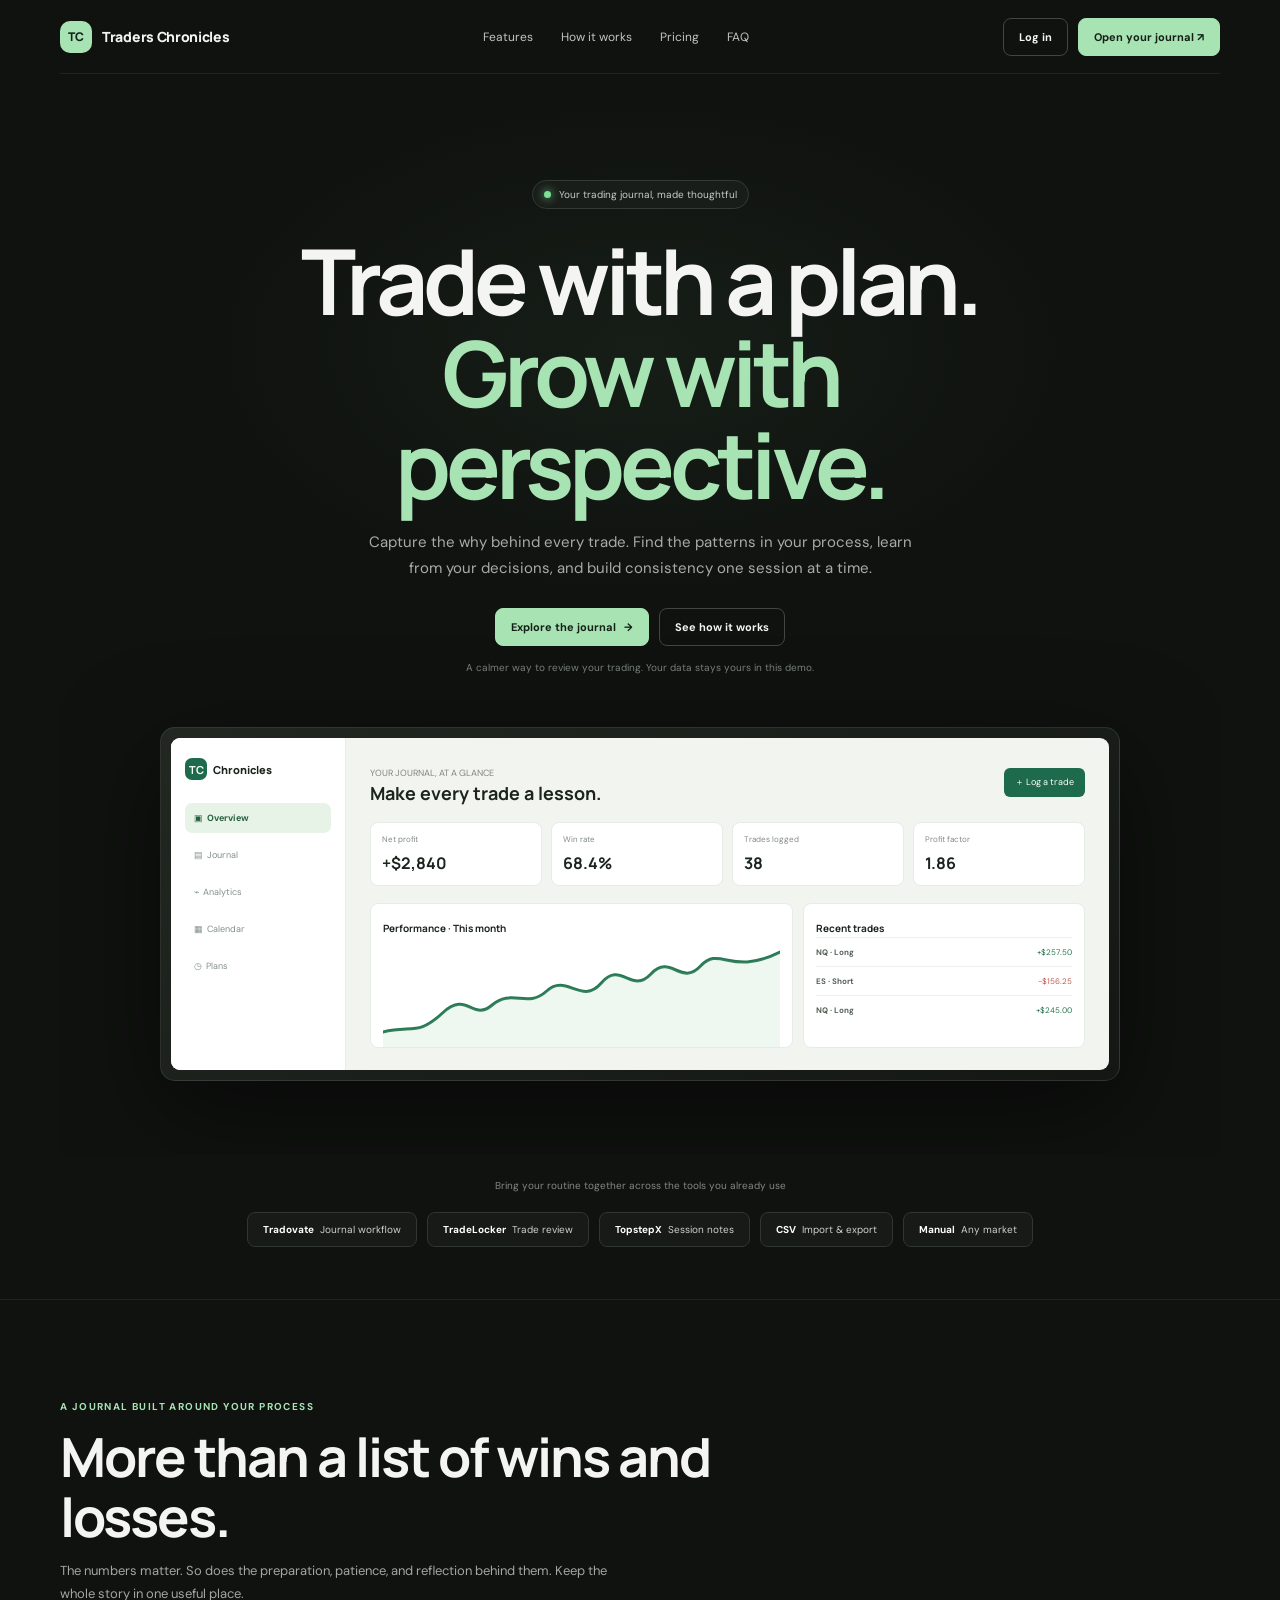
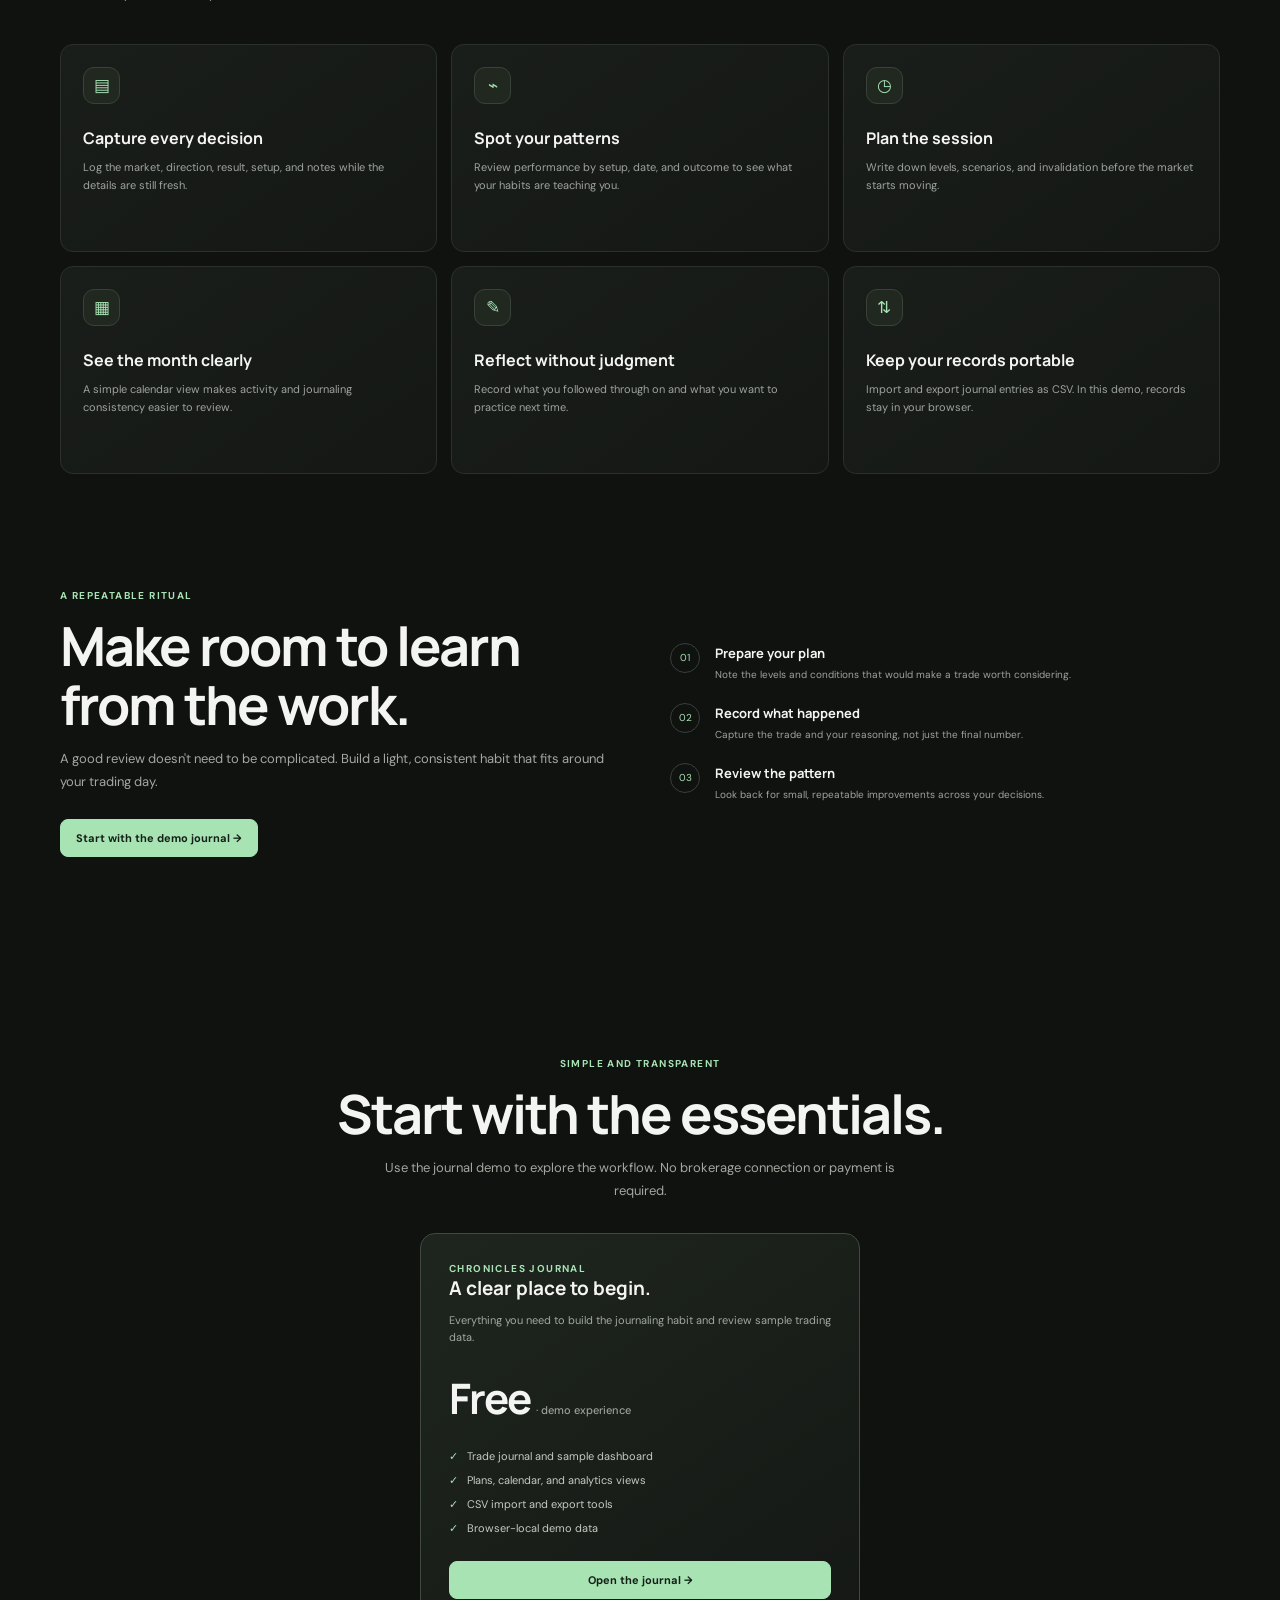
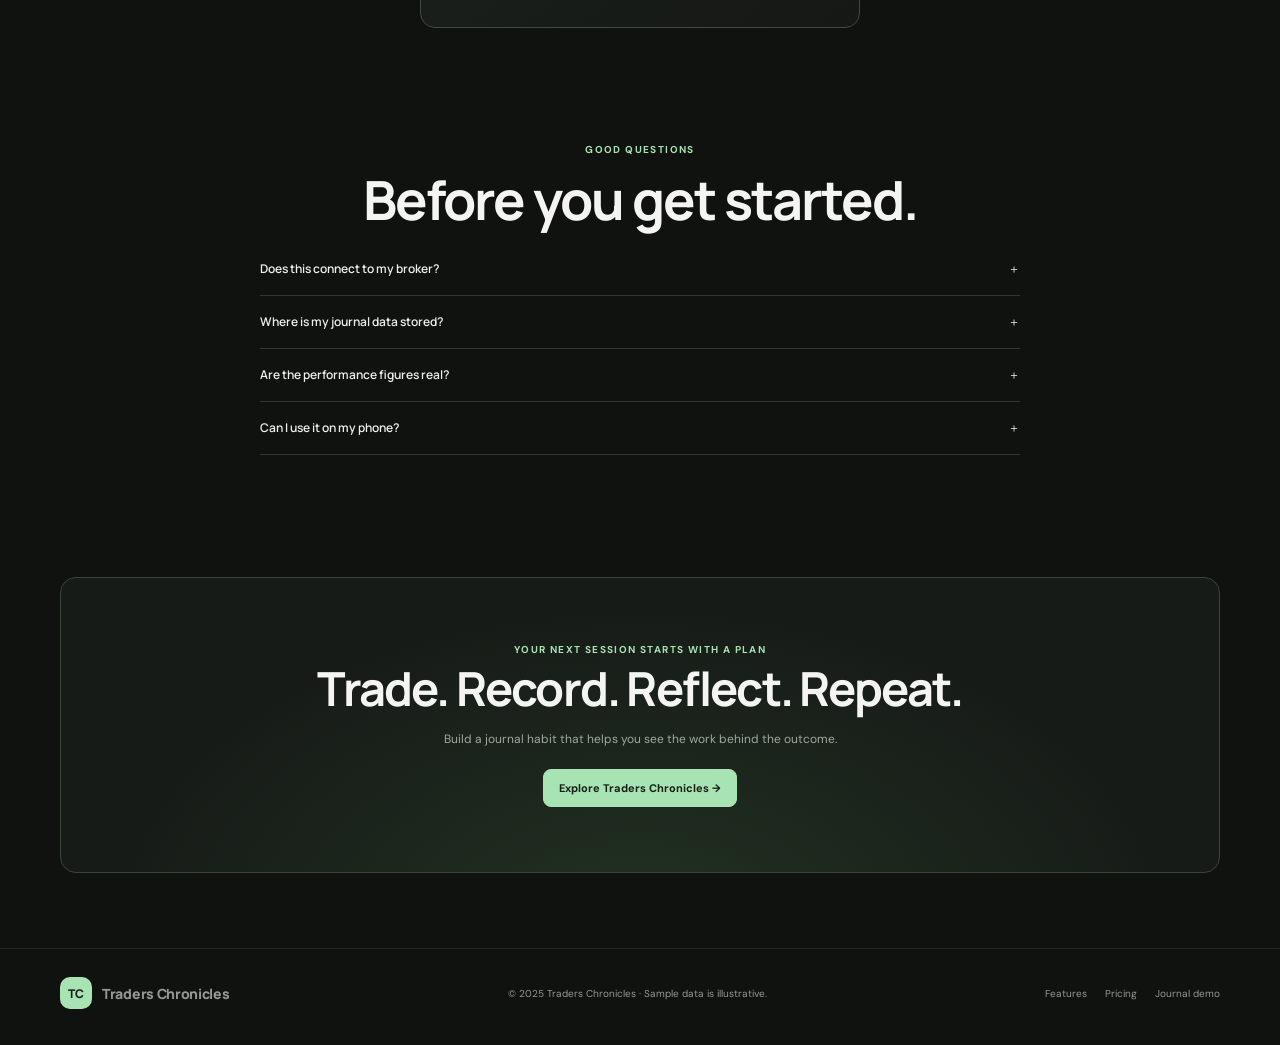
==== commit d60d198d: "Build landing page and dashboard in Traders Chronicles repository" ====
--- a/index.html
+++ b/index.html
@@ -1,100 +1,23 @@
 <!doctype html>
 <html lang="en">
 <head>
-  <meta charset="utf-8">
-  <meta name="viewport" content="width=device-width, initial-scale=1">
-  <meta name="theme-color" content="#f2f5f2">
-  <meta name="description" content="Traders Chronicles — your trading journal, plans, and performance in one place.">
-  <title>Traders Chronicles — Trading journal</title>
-  <style>
-    @import url('https://fonts.googleapis.com/css2?family=DM+Sans:wght@400;500;600;700&family=Manrope:wght@400;500;600;700;800&display=swap');
-    :root{color-scheme:light;--bg:#f2f5f2;--panel:rgba(255,255,255,.78);--panel-solid:#fff;--line:#e4eae5;--ink:#17231d;--muted:#758079;--green:#1d6b4c;--green-dark:#15533a;--green-soft:#e7f2eb;--red:#c85c54;--amber:#a87d35;--shadow:0 12px 32px rgba(27,48,37,.055);font-family:'DM Sans',sans-serif;color:var(--ink)}
-    *{box-sizing:border-box}body{margin:0;min-width:320px;background:radial-gradient(ellipse at 10% 3%,#e6f0e2 0,transparent 28%),radial-gradient(ellipse at 90% 15%,#e4edf1 0,transparent 24%),var(--bg);background-attachment:fixed}button,input,select,textarea{font:inherit}button{cursor:pointer}a{color:inherit;text-decoration:none}.app{min-height:100vh;display:flex}.sidebar{position:fixed;inset:0 auto 0 0;width:244px;padding:24px 15px 16px;background:rgba(250,252,250,.72);backdrop-filter:blur(22px) saturate(155%);border-right:1px solid #fff;display:flex;flex-direction:column;z-index:6}.brand{display:flex;align-items:center;gap:11px;padding:0 10px 31px}.brand-mark{width:36px;height:36px;border-radius:12px;background:linear-gradient(145deg,#37875f,#15563b);color:white;display:grid;place-items:center;font:800 15px Manrope;box-shadow:0 4px 12px #1d6b4c30}.brand-name{font:800 14px Manrope;letter-spacing:-.4px}.brand-name small{display:block;color:#839087;font:600 9px 'DM Sans';letter-spacing:1.3px;text-transform:uppercase;margin-top:3px}.nav-label{padding:0 12px 9px;color:#99a49b;font-size:9px;font-weight:700;text-transform:uppercase;letter-spacing:1.3px}.nav{display:grid;gap:4px}.nav button{display:flex;align-items:center;gap:11px;width:100%;border:1px solid transparent;background:transparent;color:#738078;text-align:left;padding:10px 12px;border-radius:10px;font-size:12px;font-weight:600;transition:.18s}.nav button:hover,.nav button.active{background:#fff;border-color:#e8eee8;color:var(--green-dark);box-shadow:0 3px 10px #253c2b0b}.nav-icon{width:18px;text-align:center;font-size:15px}.nav-count{margin-left:auto;background:#edf4ee;border-radius:15px;padding:2px 7px;font-size:9px;color:#52745d}.sidebar-bottom{margin-top:auto}.journal-prompt{padding:14px;border:1px solid #e4eee3;border-radius:13px;background:linear-gradient(145deg,#f9fcf7,#eff6ed);margin:0 2px 16px}.journal-prompt span{font-size:9px;color:var(--green);font-weight:700;text-transform:uppercase;letter-spacing:1px}.journal-prompt b{display:block;font:700 12px Manrope;margin:7px 0 4px}.journal-prompt p{font-size:10px;line-height:1.5;color:var(--muted);margin:0}.user{border-top:1px solid var(--line);padding:14px 5px 0;display:flex;align-items:center;gap:9px}.avatar{width:33px;height:33px;display:grid;place-items:center;border-radius:50%;background:#e8d8c6;color:#69503d;font-weight:700;font-size:10px}.user b{font-size:11px}.user small{display:block;margin-top:3px;color:var(--muted);font-size:9px}.user-more{margin-left:auto;color:#88948b}.workspace{width:calc(100% - 244px);margin-left:244px;min-width:0}.topbar{height:66px;display:flex;align-items:center;justify-content:space-between;padding:0 34px;border-bottom:1px solid #ffffffbd;position:sticky;top:0;background:#f2f5f2cf;backdrop-filter:blur(18px);z-index:4}.crumb{font-size:11px;color:#879289}.crumb b{color:#3b4a40;font-weight:600}.actions{display:flex;align-items:center;gap:8px}.icon-btn{width:33px;height:33px;background:#ffffffa8;border:1px solid #ffffff;border-radius:10px;color:#66746a;display:grid;place-items:center;font-size:14px}.icon-btn:hover{background:#fff}.top-avatar{width:31px;height:31px;border-radius:50%;display:grid;place-items:center;background:#e8d8c6;color:#69503d;font-size:10px;font-weight:700}.mobile-toggle{display:none}.main{max-width:1450px;padding:27px 34px 46px;margin:0 auto}.view{display:none}.view.active{display:block}.page-heading{display:flex;justify-content:space-between;align-items:flex-end;gap:18px;margin-bottom:21px}.eyebrow{font-size:9px;color:var(--green);font-weight:700;letter-spacing:1.35px;text-transform:uppercase;margin-bottom:7px}.page-heading h1{font:700 clamp(24px,3vw,30px) Manrope;letter-spacing:-1px;margin:0}.page-heading p{font-size:11px;color:var(--muted);margin:6px 0 0}.heading-actions{display:flex;gap:8px}.btn{display:inline-flex;align-items:center;justify-content:center;gap:7px;padding:9px 12px;border:1px solid #e1e9e2;border-radius:9px;background:#fff;color:#405047;font-size:10px;font-weight:700;transition:.18s}.btn:hover{transform:translateY(-1px);box-shadow:0 5px 14px #253c2b12}.btn-primary{background:linear-gradient(145deg,#267a54,#15573b);border-color:#267a54;color:#fff;box-shadow:0 5px 13px #1b674522}.btn-primary:hover{background:#15533a}.btn-quiet{background:#ffffff80}.stats{display:grid;grid-template-columns:repeat(4,minmax(0,1fr));gap:12px;margin-bottom:14px}.stat,.card{background:var(--panel);backdrop-filter:blur(18px) saturate(135%);border:1px solid #fff;border-radius:14px;box-shadow:var(--shadow)}.stat{padding:14px 16px;min-height:104px}.stat-label{display:flex;justify-content:space-between;align-items:center;font-size:10px;color:#7b877e;font-weight:600}.stat-icon{display:grid;place-items:center;width:25px;height:25px;background:#f1f5f0;border-radius:8px;color:#53745d}.stat-value{font:700 23px Manrope;letter-spacing:-.8px;margin-top:9px}.stat-note{font-size:9px;color:#879188;margin-top:3px}.up{color:#287750;font-weight:700}.down{color:var(--red);font-weight:700}.grid-main{display:grid;grid-template-columns:minmax(0,1.65fr) minmax(245px,.9fr);gap:13px;margin-bottom:14px}.card{min-width:0;overflow:hidden}.card-head{display:flex;align-items:center;justify-content:space-between;padding:15px 16px 0}.card-title{font:700 12px Manrope}.card-subtitle{font-size:9px;color:#879188;margin-top:4px}.select,.control{border:1px solid #e4eae5;border-radius:8px;background:#fff;color:#59665d;padding:7px 9px;font-size:9px;outline:none}.chart-wrap{padding:14px 14px 10px}.chart{width:100%;height:166px}.chart-grid{stroke:#dce5dd;stroke-width:1}.chart-label{fill:#89958d;font:9px 'DM Sans'}.chart-line{fill:none;stroke:#277754;stroke-width:2.6;stroke-linecap:round;stroke-linejoin:round}.chart-area{fill:url(#area)}.chart-legend{font-size:9px;color:#7b887e;display:flex;align-items:center;gap:6px}.legend-dot{width:7px;height:7px;border-radius:50%;background:#277754}.chart-summary{display:flex;gap:13px;margin-left:auto;font-size:9px;color:#849087}.chart-summary b{color:#38483d;margin-left:3px}.consistency{padding:15px}.consistency-head{display:flex;justify-content:space-between;align-items:center}.consistency-head h2{font:700 12px Manrope;margin:0}.consistency-head span{font-size:9px;color:#89958d}.streak{display:flex;align-items:center;gap:10px;margin:13px 0;padding:11px;background:#f3f7f1;border-radius:10px}.streak-icon{width:32px;height:32px;border-radius:10px;background:#e4f0e5;display:grid;place-items:center;color:#47845e}.streak b{display:block;font:700 11px Manrope}.streak small{display:block;font-size:9px;color:#829087;margin-top:3px}.week{display:flex;justify-content:space-between;margin:12px 0 7px}.day{text-align:center;color:#94a096;font-size:8px}.day i{font-style:normal;width:23px;height:23px;border-radius:7px;background:#f0f3f0;display:grid;place-items:center;margin:5px auto 0;color:#849087}.day i.done{background:var(--green);color:white}.goal{border-top:1px solid #e8eee8;padding-top:10px;display:flex;justify-content:space-between;font-size:9px;color:#7d897f}.goal b{color:var(--green)}.section-card{margin-bottom:14px}.section-top{display:flex;justify-content:space-between;align-items:center;padding:14px 16px 11px}.section-title{font:700 12px Manrope}.section-title small{font:500 9px 'DM Sans';color:#89958d;margin-left:6px}.tools{display:flex;gap:7px}.search{width:145px;background:#fff;border:1px solid #e5ebe5;border-radius:8px;padding:7px 9px;font-size:9px;outline:none}.search:focus,.control:focus{border-color:#94b4a0;box-shadow:0 0 0 3px #eaf3ec}.table-wrap{overflow:auto}table{width:100%;border-collapse:collapse;white-space:nowrap}thead{background:#f8faf8a6}th{font-size:8px;color:#88948c;text-align:left;text-transform:uppercase;letter-spacing:.55px;padding:9px 12px;border-top:1px solid #eef2ee;border-bottom:1px solid #eef2ee}td{font-size:10px;color:#4e5d52;padding:10px 12px;border-bottom:1px solid #edf1ed}tbody tr:last-child td{border-bottom:0}tbody tr:hover{background:#ffffffa1}.symbol{font-weight:700;color:#25382b}.subtle{font-size:8px;color:#8b968d;margin-left:5px}.badge{display:inline-flex;padding:4px 7px;border-radius:20px;font-size:8px;font-weight:700}.badge.win{background:#e9f4e9;color:#36704d}.badge.loss{background:#faedeb;color:#af514a}.badge.open{background:#fff3dc;color:#9b702a}.table-footer{display:flex;justify-content:space-between;align-items:center;border-top:1px solid #edf1ed;padding:10px 14px;color:#8a958d;font-size:9px}.link-btn{border:0;background:none;color:var(--green);font-weight:700;font-size:9px}.bottom-grid{display:grid;grid-template-columns:1.15fr .85fr;gap:13px}.plan-list{padding:0 15px 12px}.plan-row{display:flex;align-items:center;gap:10px;padding:10px 0;border-bottom:1px solid #edf1ed}.plan-row:last-child{border:0}.date-chip{width:34px;height:35px;border-radius:8px;background:#f1f5f0;display:grid;place-items:center;text-align:center;font-size:8px;color:#7f8a82;line-height:1.15}.date-chip b{font:700 12px Manrope;color:#37463b}.plan-copy{flex:1;min-width:0}.plan-copy b{font-size:10px;display:block}.plan-copy small{display:block;margin-top:3px;color:#879188;font-size:8px}.status{border-radius:20px;padding:4px 7px;background:#edf5ed;color:#5a795e;font-size:8px;font-weight:700}.reflection{padding:16px;background:linear-gradient(145deg,#214d38,#173b2b);color:#fff;border-color:#ffffffa3;position:relative}.reflection:after{content:'';position:absolute;right:-34px;top:-75px;width:160px;height:160px;border-radius:50%;border:1px solid #ffffff24;box-shadow:0 0 0 20px #ffffff09,0 0 0 42px #ffffff06}.reflection .eyebrow{color:#c3dfca;font-size:8px}.reflection h2{font:700 15px/1.35 Manrope;margin:10px 0 7px;max-width:340px}.reflection p{font-size:9px;line-height:1.6;color:#cedbd1;max-width:360px}.reflection button{padding:7px 9px;border:0;border-radius:8px;background:#d9f17d;color:#203b2e;font-size:9px;font-weight:700}.toolbar{display:flex;gap:8px;align-items:center;flex-wrap:wrap}.panel-pad{padding:17px}.panel-pad h2{font:700 15px Manrope;margin:0 0 5px}.panel-pad>p{font-size:10px;color:var(--muted);margin:0 0 15px}.filters{display:flex;gap:7px;align-items:center;flex-wrap:wrap}.filters .search{width:180px}.empty{padding:35px;text-align:center;color:#849087;font-size:10px}.empty b{display:block;color:#3d4c41;font:700 13px Manrope;margin-bottom:6px}.calendar-head{display:flex;align-items:center;justify-content:space-between;margin-bottom:13px}.calendar-grid{display:grid;grid-template-columns:repeat(7,minmax(0,1fr));gap:6px}.calendar-day-label{text-align:center;color:#8b968d;font-size:8px;padding:5px}.calendar-cell{min-height:68px;padding:7px;border:1px solid #e9eee9;border-radius:9px;background:#ffffffa0;font-size:9px;color:#657168}.calendar-cell.muted{opacity:.42}.calendar-cell .pnl{display:block;margin-top:9px;font-size:8px;font-weight:700}.calendar-cell.green{background:#e5f2e7}.calendar-cell.red{background:#faeae8}.heatmap{display:grid;grid-template-columns:repeat(13,1fr);gap:5px;margin:14px 0}.heat{aspect-ratio:1;border-radius:4px;background:#edf1ed}.heat.l1{background:#d7e9d8}.heat.l2{background:#a9d2b1}.heat.l3{background:#69ad7d}.heat.l4{background:#287750}.split{display:grid;grid-template-columns:1fr 1fr;gap:13px}.account-row{display:flex;align-items:center;gap:11px;padding:12px 0;border-bottom:1px solid #edf1ed}.account-row:last-child{border:0}.account-logo{width:34px;height:34px;border-radius:10px;background:#edf4ee;color:#32694b;display:grid;place-items:center;font-weight:800;font-size:11px}.account-info{flex:1}.account-info b{font-size:10px}.account-info small{display:block;color:#879188;font-size:8px;margin-top:3px}.account-status{color:#398054;font-size:8px;font-weight:700}.form-grid{display:grid;grid-template-columns:1fr 1fr;gap:11px}.field{display:grid;gap:5px}.field.full{grid-column:1/-1}.field label{font-size:9px;color:#68756c;font-weight:700}.field input,.field select,.field textarea{width:100%;padding:9px 10px;border:1px solid #e2e9e3;border-radius:8px;background:#fff;color:#35433a;font-size:10px;outline:none}.field input:focus,.field select:focus,.field textarea:focus{border-color:#93b69e;box-shadow:0 0 0 3px #eaf3ec}.modal-backdrop{position:fixed;inset:0;background:#14221b70;backdrop-filter:blur(7px);display:none;align-items:center;justify-content:center;padding:16px;z-index:12}.modal-backdrop.open{display:flex}.modal{width:min(490px,100%);max-height:92vh;overflow:auto;background:rgba(250,252,249,.95);border:1px solid #fff;border-radius:17px;box-shadow:0 24px 70px #10201735;padding:20px}.modal-head{display:flex;justify-content:space-between;align-items:flex-start;margin-bottom:16px}.modal-head h2{font:700 17px Manrope;margin:0}.modal-head p{font-size:9px;color:var(--muted);margin:5px 0 0}.close{width:28px;height:28px;border:0;border-radius:8px;background:#edf2ed;color:#68746b;font-size:17px}.modal-actions{display:flex;justify-content:flex-end;gap:8px;margin-top:16px}.toast{position:fixed;right:18px;bottom:18px;z-index:20;background:#204c37;color:white;padding:11px 15px;border-radius:10px;font-size:10px;opacity:0;transform:translateY(8px);transition:.2s;pointer-events:none;box-shadow:0 10px 28px #10201725}.toast.show{opacity:1;transform:translateY(0)}.theme-dark{color-scheme:dark;--bg:#111714;--panel:rgba(31,42,35,.88);--panel-solid:#1e2922;--line:#334139;--ink:#edf3ee;--muted:#a1afa5;--green:#7bc494;--green-dark:#d5eadb;--green-soft:#25362b;--shadow:0 12px 30px #0003}.theme-dark body,.theme-dark{background:#111714;color:#edf3ee}.theme-dark .sidebar,.theme-dark .topbar{background:#19221ddd;border-color:#354139}.theme-dark .nav button{color:#a7b3aa}.theme-dark .nav button.active,.theme-dark .nav button:hover,.theme-dark .btn,.theme-dark .icon-btn,.theme-dark .select,.theme-dark .search,.theme-dark .field input,.theme-dark .field select,.theme-dark .field textarea{background:#26332a;border-color:#3a493e;color:#e8f0e9}.theme-dark .stat,.theme-dark .card{border-color:#38463c}.theme-dark th,.theme-dark td{border-color:#344138;color:#d0dbd2}.theme-dark thead{background:#26332a}.theme-dark .streak,.theme-dark .date-chip,.theme-dark .stat-icon{background:#2b3a2f}.theme-dark .journal-prompt{background:#26362b;border-color:#3b5140}.theme-dark .nav-count{background:#2b3a2f}.theme-dark .modal{background:#202b23;border-color:#435246}.theme-dark .page-heading p,.theme-dark .crumb{color:#a1afa5}
-    @media(max-width:1050px){.main{padding:24px 23px 36px}.topbar{padding:0 23px}.stats{grid-template-columns:repeat(2,minmax(0,1fr))}.grid-main{grid-template-columns:minmax(0,1.4fr) minmax(230px,.9fr)}}
-    @media(max-width:760px){.sidebar{transform:translateX(-105%);transition:transform .22s;box-shadow:0 20px 60px #10201730}.sidebar.open{transform:translateX(0)}.workspace{width:100%;margin-left:0}.topbar{height:58px;padding:0 16px}.mobile-toggle{display:grid}.crumb{margin-right:auto;margin-left:10px}.main{padding:20px 16px 30px}.grid-main,.bottom-grid,.split{grid-template-columns:1fr}.page-heading{align-items:flex-start;flex-direction:column}.heading-actions{width:100%}.heading-actions .btn{flex:1}.chart{height:155px}}
-    @media(max-width:520px){.main{padding:17px 12px 25px}.page-heading h1{font-size:23px}.page-heading p{font-size:10px}.stats{gap:8px}.stat{padding:11px;min-height:95px}.stat-value{font-size:20px}.stat-label{font-size:9px}.section-top{align-items:flex-start;flex-direction:column;gap:9px;padding:13px}.tools{width:100%}.search{flex:1;width:auto}.toolbar{width:100%}.filters .search{width:100%;flex-basis:100%}.panel-pad{padding:14px}.form-grid{grid-template-columns:1fr}.field.full{grid-column:auto}.calendar-cell{min-height:53px;padding:5px;font-size:8px}.calendar-grid{gap:4px}.heatmap{gap:3px}.top-actions{gap:5px}.topbar{padding:0 12px}}
-    @media(prefers-reduced-motion:reduce){*,*::before,*::after{transition:none!important;scroll-behavior:auto!important}}
-  </style>
+<meta charset="utf-8"><meta name="viewport" content="width=device-width,initial-scale=1"><meta name="theme-color" content="#101210"><meta name="description" content="Traders Chronicles helps you journal every trade, plan with intention, and understand the decisions behind your results."><title>Traders Chronicles — Trade with intention</title>
+<style>
+@import url('https://fonts.googleapis.com/css2?family=DM+Sans:wght@400;500;600;700&family=Manrope:wght@400;500;600;700;800&display=swap');:root{--ink:#f4f5f2;--muted:#a2a79f;--bg:#101210;--panel:#171a17;--line:#2b302b;--green:#a8e3b4;--green-strong:#66bd7b;--white:#fff;font-family:'DM Sans',sans-serif;color:var(--ink);font-synthesis:none}*{box-sizing:border-box}html{scroll-behavior:smooth}body{margin:0;background:var(--bg);min-width:320px}a{color:inherit;text-decoration:none}button{font:inherit;cursor:pointer}.wrap{width:min(1160px,calc(100% - 48px));margin:auto}.nav{height:74px;border-bottom:1px solid #ffffff12;display:flex;align-items:center;justify-content:space-between}.brand{display:flex;align-items:center;gap:10px;font:800 14px Manrope;letter-spacing:-.3px}.brand-mark{width:32px;height:32px;border-radius:10px;background:var(--green);color:#152218;display:grid;place-items:center;font-size:12px}.navlinks{display:flex;gap:28px;align-items:center;color:#c0c5bf;font-size:12px}.navlinks a:hover{color:#fff}.nav-actions{display:flex;align-items:center;gap:10px}.btn{display:inline-flex;align-items:center;justify-content:center;gap:8px;padding:11px 15px;border:1px solid #41463f;background:transparent;border-radius:8px;color:#f5f5f2;font-size:11px;font-weight:700;transition:.18s}.btn:hover{border-color:#9caaa0;transform:translateY(-1px)}.btn-green{border-color:var(--green);background:var(--green);color:#142016}.btn-green:hover{background:#baf0c4;border-color:#baf0c4}.menu-btn{display:none;background:none;border:0;color:#fff;font-size:22px}.hero{position:relative;text-align:center;padding:106px 0 74px;overflow:hidden}.hero:before{content:'';position:absolute;z-index:-1;top:15px;left:50%;transform:translateX(-50%);width:min(900px,100%);height:520px;background:radial-gradient(ellipse,#4a85501b,transparent 67%);pointer-events:none}.tag{display:inline-flex;align-items:center;gap:8px;border:1px solid #343a34;background:#191d19;border-radius:99px;padding:7px 11px;color:#c7cdc6;font-size:10px}.tag i{width:7px;height:7px;background:#7ce095;border-radius:50%;box-shadow:0 0 10px #7ce095}.hero h1{font:700 clamp(46px,8vw,91px)/1.01 Manrope;letter-spacing:-5px;max-width:900px;margin:26px auto 18px}.hero h1 span{color:var(--green)}.hero p{max-width:570px;margin:0 auto;color:#a7ada6;font-size:15px;line-height:1.75}.hero-actions{display:flex;justify-content:center;gap:10px;margin-top:27px}.hero-note{font-size:10px;color:#777e77;margin-top:15px}.product-frame{margin:53px auto 0;width:min(960px,100%);padding:10px;border:1px solid #ffffff19;border-radius:15px;background:linear-gradient(145deg,#222722,#141714);box-shadow:0 30px 100px #0008}.product{min-height:320px;border-radius:9px;background:#f2f4f0;color:#1b241d;overflow:hidden;text-align:left;display:grid;grid-template-columns:175px 1fr}.mock-side{background:#fff;border-right:1px solid #e8ebe6;padding:20px 14px}.mock-brand{font:800 11px Manrope;margin:0 0 23px}.mock-brand b{display:inline-grid;place-items:center;width:22px;height:22px;border-radius:7px;background:#1d6b4c;color:white;margin-right:6px}.mock-nav{font-size:9px;color:#839087;display:grid;gap:7px}.mock-nav span{padding:9px;border-radius:7px}.mock-nav span:first-child{background:#e8f3e8;color:#28613e;font-weight:700}.mock-main{padding:22px 24px}.mock-heading{display:flex;justify-content:space-between;align-items:center}.mock-heading small{font-size:9px;color:#7e887f}.mock-heading b{font:700 18px Manrope}.mock-cta{padding:8px 11px;border:0;background:#1d6b4c;border-radius:6px;color:white;font-size:9px}.mock-metrics{display:grid;grid-template-columns:repeat(4,1fr);gap:9px;margin:17px 0}.mock-stat,.mock-chart,.mock-table{background:#fff;border:1px solid #e7ebe7;border-radius:8px}.mock-stat{padding:11px}.mock-stat small{display:block;color:#828b83;font-size:8px}.mock-stat b{display:block;font:700 16px Manrope;margin-top:8px}.mock-content{display:grid;grid-template-columns:1.5fr 1fr;gap:10px}.mock-chart{padding:12px;height:145px}.mock-chart strong,.mock-table strong{font:700 10px Manrope}.chart-svg{width:100%;height:100px;margin-top:10px}.mock-table{padding:12px}.mock-row{display:flex;justify-content:space-between;border-top:1px solid #edf0ed;padding:9px 0;font-size:8px;color:#556157}.integrations{padding:24px 0 52px;text-align:center;border-bottom:1px solid #ffffff12}.integrations p{font-size:10px;color:#828980;margin:0 0 20px}.integration-list{display:flex;justify-content:center;flex-wrap:wrap;gap:10px}.integration{border:1px solid #303630;background:#171a17;border-radius:8px;padding:10px 15px;color:#cdd2cc;font-size:10px}.integration strong{color:#fff;margin-right:6px}.section{padding:100px 0}.section-eyebrow{font-size:10px;text-transform:uppercase;letter-spacing:1.4px;color:var(--green);font-weight:700}.section h2{font:700 clamp(32px,5vw,54px)/1.1 Manrope;letter-spacing:-2px;margin:14px 0}.section-intro{max-width:560px;color:#a2a79f;font-size:13px;line-height:1.75}.section-head{max-width:690px;margin-bottom:38px}.feature-grid{display:grid;grid-template-columns:repeat(3,1fr);gap:14px}.feature{border:1px solid #2b302b;border-radius:13px;background:linear-gradient(145deg,#1a1e1a,#141714);padding:22px;min-height:208px}.feature-icon{width:37px;height:37px;border:1px solid #39423a;background:#202820;color:var(--green);border-radius:11px;display:grid;place-items:center;font-size:17px}.feature h3{font:700 16px Manrope;margin:23px 0 9px}.feature p{font-size:11px;color:#9da49c;line-height:1.7;margin:0}.split-section{display:grid;grid-template-columns:1fr 1fr;gap:60px;align-items:center}.steps{display:grid;gap:20px}.step{display:grid;grid-template-columns:33px 1fr;gap:12px}.step-num{width:30px;height:30px;border:1px solid #354138;border-radius:50%;display:grid;place-items:center;color:var(--green);font-size:10px}.step h3{font:700 13px Manrope;margin:1px 0 5px}.step p{margin:0;color:#9da49c;font-size:10px;line-height:1.6}.pricing-card{max-width:440px;margin:auto;border:1px solid #414a40;border-radius:15px;background:linear-gradient(145deg,#1e251e,#151815);padding:28px}.pricing-card h3{font:700 19px Manrope;margin:0 0 7px}.pricing-card p{color:#a1a89f;font-size:11px;line-height:1.6}.price{font:700 42px Manrope;letter-spacing:-2px;margin:22px 0}.price small{font:500 11px 'DM Sans';color:#99a198;letter-spacing:0}.checklist{list-style:none;padding:0;display:grid;gap:10px;color:#c4cbc3;font-size:11px}.checklist li:before{content:'✓';color:var(--green);font-weight:700;margin-right:9px}.pricing-card .btn{width:100%;margin-top:15px}.faq{max-width:760px;margin:auto}.faq h2{text-align:center}.faq-item{border-bottom:1px solid #303630}.faq-item button{width:100%;padding:17px 0;background:none;border:0;color:#eee;text-align:left;display:flex;justify-content:space-between;font:600 12px Manrope}.faq-answer{display:none;color:#a4aaa2;font-size:11px;line-height:1.7;padding:0 25px 16px 0}.faq-item.open .faq-answer{display:block}.cta{padding:65px 25px;border:1px solid #38463a;border-radius:16px;text-align:center;background:radial-gradient(ellipse at 50% 120%,#38613b52,transparent 65%),#171b17}.cta h2{font:700 clamp(30px,5vw,47px) Manrope;letter-spacing:-1.8px;margin:0 0 11px}.cta p{color:#a0a89f;font-size:12px;margin:0 0 22px}.footer{border-top:1px solid #ffffff16;padding:28px 0 36px;color:#929a91;font-size:10px}.footer-inner{display:flex;justify-content:space-between;align-items:center;gap:18px}.footer-links{display:flex;gap:18px}.footer-links a:hover{color:#fff}
+@media(max-width:760px){.wrap{width:min(100% - 32px,600px)}.nav{height:62px}.navlinks{display:none;position:absolute;top:61px;left:0;right:0;background:#161916;padding:18px 22px;flex-direction:column;align-items:flex-start;border-bottom:1px solid #333}.navlinks.open{display:flex}.menu-btn{display:block}.nav-actions .btn:not(.btn-green){display:none}.hero{padding:76px 0 48px}.hero h1{letter-spacing:-2.7px}.hero p{font-size:13px}.product-frame{margin-top:38px}.product{grid-template-columns:112px 1fr;min-height:280px}.mock-side{padding:14px 8px}.mock-main{padding:16px 12px}.mock-stat{padding:7px}.mock-stat b{font-size:12px}.mock-content{grid-template-columns:1fr}.mock-chart{height:120px}.mock-table{display:none}.section{padding:70px 0}.feature-grid{grid-template-columns:1fr 1fr}.split-section{grid-template-columns:1fr;gap:28px}.section h2{letter-spacing:-1.4px}.footer-inner{align-items:flex-start;flex-direction:column}.footer-links{flex-wrap:wrap}.feature{min-height:185px}}
+@media(max-width:480px){.hero-actions{flex-direction:column;align-items:stretch;padding:0 24px}.hero-note{line-height:1.6}.product{grid-template-columns:1fr}.mock-side{display:none}.mock-main{padding:14px}.mock-metrics{grid-template-columns:repeat(2,1fr)}.mock-heading b{font-size:15px}.feature-grid{grid-template-columns:1fr}.feature{min-height:0}.feature h3{margin-top:15px}.integration-list{gap:7px}.integration{padding:8px 10px}.section{padding:58px 0}}
+</style>
 </head>
 <body>
-<div class="app">
-  <aside class="sidebar" id="sidebar">
-    <a class="brand" href="#dashboard"><span class="brand-mark">TC</span><span class="brand-name">Traders Chronicles<small>Trade with intention</small></span></a>
-    <div class="nav-label">Workspace</div>
-    <nav class="nav" aria-label="Main navigation">
-      <button class="active" data-page="dashboard"><span class="nav-icon">◫</span>Dashboard</button>
-      <button data-page="journal"><span class="nav-icon">▤</span>Trade journal</button>
-      <button data-page="analytics"><span class="nav-icon">⌁</span>Analytics</button>
-      <button data-page="calendar"><span class="nav-icon">▦</span>Calendar</button>
-      <button data-page="plans"><span class="nav-icon">◷</span>Trading plans <span class="nav-count" id="planCount">3</span></button>
-      <button data-page="accounts"><span class="nav-icon">◉</span>Accounts</button>
-    </nav>
-    <div class="nav-label" style="margin-top:24px">Personal</div><nav class="nav"><button data-page="settings"><span class="nav-icon">⚙</span>Settings</button></nav>
-    <div class="sidebar-bottom"><div class="journal-prompt"><span>Daily reminder</span><b>Reflect before you reset.</b><p>A few honest notes today can reveal your edge tomorrow.</p></div><div class="user"><div class="avatar" id="userAvatar">JD</div><div><b id="userName">Jordan Davis</b><small>Personal workspace</small></div><span class="user-more">···</span></div></div>
-  </aside>
-  <div class="workspace">
-    <header class="topbar"><button class="icon-btn mobile-toggle" id="menuToggle" aria-label="Open navigation">☰</button><div class="crumb">Workspace <span style="padding:0 7px;color:#c4cbc6">/</span><b id="crumbTitle">Dashboard</b></div><div class="actions"><button class="icon-btn" id="helpBtn" aria-label="Help">?</button><button class="icon-btn" id="themeBtn" aria-label="Toggle dark mode">◐</button><button class="icon-btn" id="bellBtn" aria-label="Notifications">♧</button><div class="top-avatar" id="topAvatar">JD</div></div></header>
-    <main class="main">
-      <section class="view active" id="page-dashboard">
-        <div class="page-heading"><div><div class="eyebrow" id="todayLabel">YOUR JOURNAL, AT A GLANCE</div><h1>Make every trade a lesson.</h1><p>A thoughtful view of your decisions, discipline, and progress.</p></div><div class="heading-actions"><button class="btn" id="exportBtn">↓ &nbsp;Export CSV</button><button class="btn btn-primary" data-add-trade>＋ &nbsp;Log a trade</button></div></div>
-        <div class="stats">
-          <article class="stat"><div class="stat-label">Net profit <span class="stat-icon">↗</span></div><div class="stat-value" id="statProfit">+$2,840.50</div><div class="stat-note"><span class="up">↑ 12.8%</span> vs. previous period</div></article>
-          <article class="stat"><div class="stat-label">Win rate <span class="stat-icon">◎</span></div><div class="stat-value" id="statWin">68.4%</div><div class="stat-note"><span class="up">↑ 4.2%</span> vs. previous period</div></article>
-          <article class="stat"><div class="stat-label">Trades logged <span class="stat-icon">▤</span></div><div class="stat-value" id="statTrades">38</div><div class="stat-note">Across 9 trading days</div></article>
-          <article class="stat"><div class="stat-label">Profit factor <span class="stat-icon">⌁</span></div><div class="stat-value">1.86</div><div class="stat-note"><span class="up">↑ 0.24</span> vs. previous period</div></article>
-        </div>
-        <div class="grid-main">
-          <section class="card"><div class="card-head"><div><div class="card-title">Performance</div><div class="card-subtitle">Track the bigger picture</div></div><select class="select" id="chartRange" aria-label="Performance range"><option>This month</option><option>Last 3 months</option><option>This year</option></select></div><div class="chart-wrap"><svg class="chart" viewBox="0 0 620 190" preserveAspectRatio="none" role="img" aria-label="Illustrative cumulative profit chart"><defs><linearGradient id="area" x1="0" x2="0" y1="0" y2="1"><stop offset="0%" stop-color="#3f9569" stop-opacity=".2"/><stop offset="100%" stop-color="#3f9569" stop-opacity="0"/></linearGradient></defs><line class="chart-grid" x1="40" y1="22" x2="610" y2="22"/><line class="chart-grid" x1="40" y1="64" x2="610" y2="64"/><line class="chart-grid" x1="40" y1="106" x2="610" y2="106"/><line class="chart-grid" x1="40" y1="148" x2="610" y2="148"/><text class="chart-label" x="3" y="25">$3k</text><text class="chart-label" x="3" y="67">$2k</text><text class="chart-label" x="3" y="109">$1k</text><text class="chart-label" x="15" y="151">$0</text><path class="chart-area" d="M40 143 C65 138 77 146 99 128 S130 121 150 131 S181 102 204 110 S231 98 251 103 S281 76 304 91 S332 80 352 72 S379 89 399 66 S430 71 450 54 S482 65 502 48 S534 55 554 37 S588 44 610 24 L610 158 L40 158 Z"/><path class="chart-line" d="M40 143 C65 138 77 146 99 128 S130 121 150 131 S181 102 204 110 S231 98 251 103 S281 76 304 91 S332 80 352 72 S379 89 399 66 S430 71 450 54 S482 65 502 48 S534 55 554 37 S588 44 610 24"/><circle cx="610" cy="24" r="4" fill="white" stroke="#277754" stroke-width="2"/><text class="chart-label" x="38" y="180">Week 1</text><text class="chart-label" x="175" y="180">Week 2</text><text class="chart-label" x="315" y="180">Week 3</text><text class="chart-label" x="455" y="180">Week 4</text><text class="chart-label" x="580" y="180">Today</text></svg><div style="display:flex;align-items:center"><div class="chart-legend"><i class="legend-dot"></i>Net cumulative P&amp;L</div><div class="chart-summary"><span>Best day <b>+$612</b></span><span>Avg. day <b>+$142</b></span></div></div></div></section>
-          <section class="card consistency"><div class="consistency-head"><h2>Show up consistently</h2><span>This week</span></div><div class="streak"><div class="streak-icon">✦</div><div><b>3 day journaling streak</b><small>Keep building the habit.</small></div></div><div style="font-size:9px;color:#879188">Journal days</div><div class="week"><div class="day">M<i class="done">✓</i></div><div class="day">T<i class="done">✓</i></div><div class="day">W<i class="done">✓</i></div><div class="day">T<i>·</i></div><div class="day">F<i>·</i></div><div class="day">S<i>—</i></div><div class="day">S<i>—</i></div></div><div class="goal"><span>Weekly journaling goal</span><b>3 / 5 days</b></div></section>
-        </div>
-        <section class="card section-card"><div class="section-top"><div class="section-title">Recent trades <small id="tradeTotal">38 total</small></div><div class="tools"><input class="search" id="dashboardSearch" placeholder="⌕ Search trades…" aria-label="Search trades"><button class="btn" data-add-trade>＋ Add trade</button></div></div><div class="table-wrap"><table><thead><tr><th>Market</th><th>Date</th><th>Direction</th><th>Entry → Exit</th><th>Net P&amp;L</th><th>Setup</th><th>Result</th></tr></thead><tbody id="dashboardRows"></tbody></table></div><div class="table-footer"><span id="dashboardShowing">Showing recent trades</span><button class="link-btn" data-navigate="journal">Open journal →</button></div></section>
-        <div class="bottom-grid"><section class="card"><div class="section-top"><div class="section-title">Upcoming plans</div><button class="link-btn" data-navigate="plans">All plans →</button></div><div class="plan-list" id="dashboardPlans"></div></section><section class="card reflection"><div class="eyebrow">A weekly reflection</div><h2>Progress comes from the questions you ask after the trade.</h2><p>What did you follow through on this week? What would you like to practice next?</p><button id="reflectionBtn">Write a reflection →</button></section></div>
-      </section>
-      <section class="view" id="page-journal"><div class="page-heading"><div><div class="eyebrow">Your trading history</div><h1>Trade journal</h1><p>Capture the details, then learn from the decisions.</p></div><div class="heading-actions"><button class="btn" id="journalExport">↓ Export CSV</button><button class="btn btn-primary" data-add-trade>＋ Log a trade</button></div></div><section class="card panel-pad"><div class="filters" style="margin-bottom:14px"><input class="search" id="journalSearch" placeholder="Search symbol, setup, note…" aria-label="Search journal"><select class="control" id="resultFilter"><option value="all">All results</option><option value="win">Wins</option><option value="loss">Losses</option></select><select class="control" id="directionFilter"><option value="all">All directions</option><option>Long</option><option>Short</option></select><input class="control" id="dateFilter" type="month" aria-label="Filter by month"></div><div class="table-wrap"><table><thead><tr><th>Market</th><th>Date</th><th>Direction</th><th>Entry → Exit</th><th>Net P&amp;L</th><th>Setup</th><th>Result</th></tr></thead><tbody id="journalRows"></tbody></table></div><div class="table-footer"><span id="journalCount"></span><span>Sample data is illustrative</span></div></section></section>
-      <section class="view" id="page-analytics"><div class="page-heading"><div><div class="eyebrow">Patterns &amp; progress</div><h1>Analytics</h1><p>Review your results without losing sight of your process.</p></div><select class="select" id="analyticsRange"><option>This month</option><option>Last 3 months</option><option>This year</option></select></div><div class="stats"><article class="stat"><div class="stat-label">Average winner</div><div class="stat-value" id="avgWin">+$218</div><div class="stat-note">Across winning trades</div></article><article class="stat"><div class="stat-label">Average loser</div><div class="stat-value" id="avgLoss">−$118</div><div class="stat-note">Across losing trades</div></article><article class="stat"><div class="stat-label">Best setup</div><div class="stat-value" style="font-size:17px">Break &amp; retest</div><div class="stat-note">76% win rate · sample</div></article><article class="stat"><div class="stat-label">Most traded</div><div class="stat-value">NQ</div><div class="stat-note">Based on sample journal</div></article></div><div class="split"><section class="card panel-pad"><h2 style="font:700 13px Manrope;margin:0">Monthly consistency</h2><p>Each square represents a day you recorded a trade.</p><div class="heatmap" id="heatmap"></div><div style="display:flex;justify-content:space-between;color:#89958d;font-size:8px"><span>Less activity</span><span>More activity</span></div></section><section class="card panel-pad"><h2 style="font:700 13px Manrope;margin:0">Review your edge</h2><p>A useful journal is more than a win-rate scoreboard.</p><div class="plan-row"><div class="account-logo">1</div><div class="plan-copy"><b>Keep your risk defined</b><small>Compare planned risk with your actual exits.</small></div></div><div class="plan-row"><div class="account-logo">2</div><div class="plan-copy"><b>Tag every setup</b><small>Look for patterns across wins and losses.</small></div></div><div class="plan-row"><div class="account-logo">3</div><div class="plan-copy"><b>Write the why</b><small>Record your reasoning while it is fresh.</small></div></div></section></div></section>
-      <section class="view" id="page-calendar"><div class="page-heading"><div><div class="eyebrow">Your month in review</div><h1>Trading calendar</h1><p>See your activity day by day and follow your habits.</p></div><div class="heading-actions"><button class="btn" id="prevMonth">←</button><button class="btn" id="nextMonth">→</button></div></div><section class="card panel-pad"><div class="calendar-head"><b id="calendarMonth" style="font:700 13px Manrope"></b><span style="font-size:9px;color:#879188">Illustrative P&amp;L on sample dates</span></div><div class="calendar-grid" id="calendarGrid"></div></section></section>
-      <section class="view" id="page-plans"><div class="page-heading"><div><div class="eyebrow">Prepare with purpose</div><h1>Trading plans</h1><p>Set a scenario, define your rules, then review what happened.</p></div><button class="btn btn-primary" id="newPlanBtn">＋ New plan</button></div><section class="card panel-pad"><h2 style="font:700 13px Manrope;margin:0">Upcoming plans</h2><p>Your preparation is part of your process.</p><div id="plansList"></div></section></section>
-      <section class="view" id="page-accounts"><div class="page-heading"><div><div class="eyebrow">Bring your records together</div><h1>Accounts</h1><p>Keep track of the trading accounts represented in your journal.</p></div><button class="btn btn-primary" id="connectAccount">＋ Add account</button></div><div class="split"><section class="card panel-pad"><h2 style="font:700 13px Manrope;margin:0">Your accounts</h2><p>These are demo account entries; no brokerage is connected.</p><div id="accountsList"></div></section><section class="card panel-pad"><h2 style="font:700 13px Manrope;margin:0">Import your history</h2><p>Choose a CSV exported from your own records. This demo keeps imported trades in this browser.</p><label class="btn" for="csvImport">↑ Choose CSV file</label><input id="csvImport" type="file" accept=".csv,text/csv" hidden><p style="margin-top:14px">Supported columns: symbol, date, direction, entry, exit, pnl, setup.</p></section></div></section>
-      <section class="view" id="page-settings"><div class="page-heading"><div><div class="eyebrow">Make it yours</div><h1>Settings</h1><p>Set your profile preferences for this browser.</p></div></div><div class="split"><section class="card panel-pad"><h2 style="font:700 13px Manrope;margin:0 0 14px">Profile</h2><form id="settingsForm" class="form-grid"><div class="field"><label for="nameSetting">Display name</label><input id="nameSetting" value="Jordan Davis"></div><div class="field"><label for="timezoneSetting">Timezone</label><select id="timezoneSetting"><option>Eastern Time (ET)</option><option>Central Time (CT)</option><option>Mountain Time (MT)</option><option>Pacific Time (PT)</option><option>UTC</option></select></div><div class="field"><label for="currencySetting">Display currency</label><select id="currencySetting"><option>USD — US Dollar</option><option>EUR — Euro</option><option>GBP — Pound Sterling</option><option>CAD — Canadian Dollar</option></select></div><div class="field"><label>Appearance</label><button class="btn" id="settingsTheme" type="button">Toggle light / dark mode</button></div><div class="field full"><button class="btn btn-primary" type="submit">Save preferences</button></div></form></section><section class="card panel-pad"><h2 style="font:700 13px Manrope;margin:0">Your data</h2><p>Journal entries are saved in this browser only. This prototype does not sync to a server.</p><button class="btn" id="settingsExport">↓ Export journal CSV</button><button class="btn" id="clearData" style="margin-left:6px;color:#ad514b">Clear local entries</button></section></div></section>
-    </main>
-  </div>
-</div>
-<div class="modal-backdrop" id="tradeModal" role="dialog" aria-modal="true" aria-labelledby="tradeModalTitle"><form class="modal" id="tradeForm"><div class="modal-head"><div><h2 id="tradeModalTitle">Log a trade</h2><p>Write down the context while it is still clear.</p></div><button type="button" class="close" data-close aria-label="Close">×</button></div><div class="form-grid"><div class="field"><label for="tradeSymbol">Market symbol *</label><input id="tradeSymbol" required placeholder="e.g. NQ"></div><div class="field"><label for="tradeDate">Date</label><input id="tradeDate" type="date"></div><div class="field"><label for="tradeDirection">Direction</label><select id="tradeDirection"><option>Long</option><option>Short</option></select></div><div class="field"><label for="tradeSetup">Setup</label><input id="tradeSetup" placeholder="e.g. Break and retest"></div><div class="field"><label for="tradeEntry">Entry price</label><input id="tradeEntry" type="number" step="any" placeholder="20142.25"></div><div class="field"><label for="tradeExit">Exit price</label><input id="tradeExit" type="number" step="any" placeholder="20168.00"></div><div class="field"><label for="tradePnl">Net P&amp;L ($) *</label><input id="tradePnl" type="number" step="0.01" required placeholder="257.50"></div><div class="field"><label for="tradeAccount">Account</label><select id="tradeAccount"><option>Personal account</option><option>Evaluation account</option><option>Other</option></select></div><div class="field full"><label for="tradeNotes">Notes</label><textarea id="tradeNotes" rows="3" placeholder="What was your plan? What would you repeat or adjust?"></textarea></div></div><div class="modal-actions"><button type="button" class="btn" data-close>Cancel</button><button type="submit" class="btn btn-primary">Save trade</button></div></form></div>
-<div class="modal-backdrop" id="planModal" role="dialog" aria-modal="true" aria-labelledby="planModalTitle"><form class="modal" id="planForm"><div class="modal-head"><div><h2 id="planModalTitle">Create a trading plan</h2><p>Define what you are watching and how you will respond.</p></div><button type="button" class="close" data-plan-close aria-label="Close">×</button></div><div class="form-grid"><div class="field"><label for="planTitle">Plan name *</label><input id="planTitle" required placeholder="NQ opening range"></div><div class="field"><label for="planDate">Date</label><input id="planDate" type="date"></div><div class="field"><label for="planMarket">Market</label><input id="planMarket" placeholder="NQ"></div><div class="field"><label for="planStatus">Status</label><select id="planStatus"><option>Ready</option><option>Draft</option></select></div><div class="field full"><label for="planNotes">Plan notes</label><textarea id="planNotes" rows="3" placeholder="Levels, scenario, and what invalidates the idea…"></textarea></div></div><div class="modal-actions"><button type="button" class="btn" data-plan-close>Cancel</button><button type="submit" class="btn btn-primary">Save plan</button></div></form></div>
-<div class="toast" id="toast" role="status" aria-live="polite"></div>
-<script>
-  const sampleTrades=[
-    {symbol:'NQ',date:'2025-10-22',direction:'Long',entry:'20142.25',exit:'20168.00',pnl:257.5,setup:'Break & retest',notes:'Waited for confirmation.'},
-    {symbol:'ES',date:'2025-10-21',direction:'Short',entry:'5842.00',exit:'5848.25',pnl:-156.25,setup:'Liquidity sweep',notes:'Exited at planned risk.'},
-    {symbol:'NQ',date:'2025-10-20',direction:'Long',entry:'20106.50',exit:'20131.00',pnl:245,setup:'Opening range',notes:'Good patience at the level.'},
-    {symbol:'YM',date:'2025-10-17',direction:'Short',entry:'43215',exit:'43207',pnl:80,setup:'Trend continuation',notes:''}
-  ];
-  const samplePlans=[{title:'Watch NQ opening range',date:'2025-10-23',market:'NQ',status:'Ready',notes:'Focus on clean retests of premarket levels.'},{title:'Review CPI reaction levels',date:'2025-10-24',market:'ES',status:'Draft',notes:'Wait for confirmation before entering.'},{title:'Weekly levels and scenarios',date:'2025-10-27',market:'ES / NQ',status:'Draft',notes:'Map key levels and define invalidation.'}];
-  const readStore=(key,fallback)=>{try{return JSON.parse(localStorage.getItem(key))??fallback}catch{return fallback}};
-  let trades=readStore('tc-trades',sampleTrades),plans=readStore('tc-plans',samplePlans),theme=localStorage.getItem('tc-theme')||'light';
-  const $=s=>document.querySelector(s),$$=s=>[...document.querySelectorAll(s)];const money=n=>(n<0?'−':' +').trim()+'$'+Math.abs(Number(n)||0).toLocaleString('en-US',{minimumFractionDigits:2,maximumFractionDigits:2});
-  function escapeHtml(s=''){return String(s).replace(/[&<>"']/g,c=>({'&':'&amp;','<':'&lt;','>':'&gt;','"':'&quot;',"'":'&#39;'}[c]))}
-  function save(){localStorage.setItem('tc-trades',JSON.stringify(trades));localStorage.setItem('tc-plans',JSON.stringify(plans))}
-  function renderTradeRows(rows,target){target.innerHTML=rows.length?rows.map(t=>`<tr><td><span class="symbol">${escapeHtml(t.symbol)}</span><span class="subtle">${escapeHtml(t.account||'Journal')}</span></td><td>${escapeHtml(t.date||'—')}</td><td>${escapeHtml(t.direction||'—')}</td><td>${escapeHtml(t.entry||'—')} → ${escapeHtml(t.exit||'—')}</td><td class="${Number(t.pnl)>=0?'up':'down'}">${Number(t.pnl)>=0?'+':''}$${Math.abs(Number(t.pnl)||0).toFixed(2)}</td><td>${escapeHtml(t.setup||'—')}</td><td><span class="badge ${Number(t.pnl)>=0?'win':'loss'}">${Number(t.pnl)>=0?'Win':'Loss'}</span></td></tr>`).join(''):'<tr><td colspan="7" class="empty">No trades match those filters yet.</td></tr>'}
-  function renderDashboard(){renderTradeRows(trades.slice(0,4),$('#dashboardRows'));$('#tradeTotal').textContent=trades.length+' total';$('#dashboardShowing').textContent=`Showing ${Math.min(4,trades.length)} of ${trades.length} journal entries`;$('#statTrades').textContent=trades.length||0;const pnl=trades.reduce((a,t)=>a+Number(t.pnl||0),2840.5);if(trades.length!==4)$('#statProfit').textContent=(pnl>=0?'+':'−')+'$'+Math.abs(pnl).toLocaleString('en-US',{minimumFractionDigits:2,maximumFractionDigits:2});renderPlans($('#dashboardPlans'),2)}
-  function applyJournalFilters(){const q=$('#journalSearch').value.toLowerCase(),result=$('#resultFilter').value,direction=$('#directionFilter').value,month=$('#dateFilter').value;const filtered=trades.filter(t=>(!q||[t.symbol,t.setup,t.notes,t.direction].join(' ').toLowerCase().includes(q))&&(result==='all'||(result==='win'?Number(t.pnl)>=0:Number(t.pnl)<0))&&(direction==='all'||t.direction===direction)&&(!month||(t.date||'').startsWith(month)));renderTradeRows(filtered,$('#journalRows'));$('#journalCount').textContent=`${filtered.length} ${filtered.length===1?'trade':'trades'}`}
-  function renderPlans(target,limit=Infinity){target.innerHTML=plans.length?plans.slice(0,limit).map(p=>{const d=p.date?new Date(p.date+'T12:00:00'):null;return `<div class="plan-row"><div class="date-chip"><b>${d?d.getDate():'—'}</b>${d?d.toLocaleString('en',{month:'short'}).toUpperCase():'DATE'}</div><div class="plan-copy"><b>${escapeHtml(p.title)}</b><small>${escapeHtml(p.market||'Market TBD')} · ${escapeHtml(p.notes||'No notes yet')}</small></div><span class="status">${escapeHtml(p.status||'Draft')}</span></div>`}).join(''):'<div class="empty"><b>No plans yet</b>Set an intention for your next session.</div>';$('#planCount').textContent=plans.length}
-  function renderAccounts(){const accounts=[['PA','Personal account','Manual journal · Sample data'],['EV','Evaluation account','Manual journal · Sample data']];$('#accountsList').innerHTML=accounts.map(a=>`<div class="account-row"><div class="account-logo">${a[0]}</div><div class="account-info"><b>${a[1]}</b><small>${a[2]}</small></div><span class="account-status">● Local</span></div>`).join('')}
-  function renderHeat(){const host=$('#heatmap');host.innerHTML=Array.from({length:91},(_,i)=>{const level=[0,0,1,0,2,1,0,3,1,0,4,0,2,1,0,3,2,0,1,0,4,1,0,2,3,0,1,0,2,4,0,1,0,3,0,2,1,0,4,0,1,2,0,3,1,0,2,0,4,1,0,2,0,3,1,0,2,4,0,1,0,2,3,0,1,0,4,2,0,1,3,0,2,0,1,4,0,2,1,0,3,0,1,2,0,4,0,1,3,0,2][i]||0;return `<i class="heat ${level?'l'+level:''}" title="${level?'Journal activity':'No entry'}"></i>`}).join('')}
-  let calendarDate=new Date(2025,9,1);function renderCalendar(){const grid=$('#calendarGrid'),year=calendarDate.getFullYear(),month=calendarDate.getMonth(),first=new Date(year,month,1).getDay(),days=new Date(year,month+1,0).getDate(),prevDays=new Date(year,month,0).getDate();$('#calendarMonth').textContent=calendarDate.toLocaleString('en',{month:'long',year:'numeric'});const labels=['Sun','Mon','Tue','Wed','Thu','Fri','Sat'];let html=labels.map(x=>`<div class="calendar-day-label">${x}</div>`).join('');for(let i=0;i<42;i++){let day=i-first+1,muted=day<1||day>days,n=day<1?prevDays+day:day>days?day-days:day;let pnl=(!muted&&[2,6,9,13,16,20,22].includes(day))?(day%3===0?-156.25:257.5):null;html+=`<div class="calendar-cell ${muted?'muted':''} ${pnl===null?'':pnl>0?'green':'red'}">${n}${pnl===null?'':`<span class="pnl ${pnl>0?'up':'down'}">${pnl>0?'+':''}$${Math.abs(pnl).toFixed(0)}</span>`}</div>`}grid.innerHTML=html}
-  const pageLabels={dashboard:'Dashboard',journal:'Trade journal',analytics:'Analytics',calendar:'Calendar',plans:'Trading plans',accounts:'Accounts',settings:'Settings'};function navigate(page){$$('.view').forEach(v=>v.classList.remove('active'));$('#page-'+page)?.classList.add('active');$$('[data-page]').forEach(b=>b.classList.toggle('active',b.dataset.page===page));$('#crumbTitle').textContent=pageLabels[page]||'Dashboard';$('#sidebar').classList.remove('open');window.scrollTo({top:0,behavior:'smooth'});if(page==='journal')applyJournalFilters();if(page==='plans')renderPlans($('#plansList'));if(page==='calendar')renderCalendar();if(page==='accounts')renderAccounts();if(page==='analytics')renderHeat()}
-  $$('[data-page]').forEach(b=>b.addEventListener('click',()=>navigate(b.dataset.page)));$$('[data-navigate]').forEach(b=>b.addEventListener('click',()=>navigate(b.dataset.navigate)));
-  function toast(message){const el=$('#toast');el.textContent=message;el.classList.add('show');clearTimeout(toast.timer);toast.timer=setTimeout(()=>el.classList.remove('show'),2500)}
-  function openModal(id){$('#'+id).classList.add('open')}function closeModal(id){$('#'+id).classList.remove('open')}
-  $$('[data-add-trade]').forEach(b=>b.addEventListener('click',()=>{openModal('tradeModal');$('#tradeDate').value=new Date().toISOString().slice(0,10);setTimeout(()=>$('#tradeSymbol').focus(),50)}));$$('[data-close]').forEach(b=>b.addEventListener('click',()=>closeModal('tradeModal')));$$('[data-plan-close]').forEach(b=>b.addEventListener('click',()=>closeModal('planModal')));$$('.modal-backdrop').forEach(m=>m.addEventListener('click',e=>{if(e.target===m)m.classList.remove('open')}));document.addEventListener('keydown',e=>{if(e.key==='Escape')$$('.modal-backdrop').forEach(m=>m.classList.remove('open'))});
-  $('#tradeForm').addEventListener('submit',e=>{e.preventDefault();trades.unshift({symbol:$('#tradeSymbol').value.trim().toUpperCase(),date:$('#tradeDate').value,direction:$('#tradeDirection').value,entry:$('#tradeEntry').value,exit:$('#tradeExit').value,pnl:Number($('#tradePnl').value),setup:$('#tradeSetup').value,account:$('#tradeAccount').value,notes:$('#tradeNotes').value});save();e.target.reset();closeModal('tradeModal');renderDashboard();applyJournalFilters();toast('Trade saved to this browser.')});
-  $('#newPlanBtn').addEventListener('click',()=>{openModal('planModal');$('#planDate').value=new Date().toISOString().slice(0,10)});$('#planForm').addEventListener('submit',e=>{e.preventDefault();plans.push({title:$('#planTitle').value,date:$('#planDate').value,market:$('#planMarket').value,status:$('#planStatus').value,notes:$('#planNotes').value});save();e.target.reset();closeModal('planModal');renderPlans($('#plansList'));renderPlans($('#dashboardPlans'),2);toast('Plan added.')});
-  ['journalSearch','resultFilter','directionFilter','dateFilter'].forEach(id=>$('#'+id).addEventListener('input',applyJournalFilters));$('#dashboardSearch').addEventListener('input',e=>{const q=e.target.value.toLowerCase();renderTradeRows(trades.filter(t=>[t.symbol,t.setup,t.notes].join(' ').toLowerCase().includes(q)).slice(0,8),$('#dashboardRows'));$('#dashboardShowing').textContent=q?'Filtered matching trades':`Showing ${Math.min(4,trades.length)} of ${trades.length} journal entries`});
-  function exportCsv(){const rows=[['symbol','date','direction','entry','exit','pnl','setup','notes','account'],...trades.map(t=>[t.symbol,t.date,t.direction,t.entry,t.exit,t.pnl,t.setup,t.notes,t.account])];const csv=rows.map(r=>r.map(v=>'"'+String(v??'').replace(/"/g,'""')+'"').join(',')).join('\n');const blob=new Blob([csv],{type:'text/csv'}),url=URL.createObjectURL(blob),a=document.createElement('a');a.href=url;a.download='traders-chronicles-journal.csv';a.click();URL.revokeObjectURL(url);toast('Your journal CSV is ready.')}
-  ['exportBtn','journalExport','settingsExport'].forEach(id=>$('#'+id).addEventListener('click',exportCsv));$('#csvImport').addEventListener('change',async e=>{const file=e.target.files[0];if(!file)return;try{const lines=(await file.text()).trim().split(/\r?\n/),headers=lines.shift().split(',').map(x=>x.replace(/^"|"$/g,'').trim().toLowerCase()),index=k=>headers.indexOf(k);const imported=lines.map(line=>{const cols=line.match(/("(?:[^"]|"")*"|[^,]*)(,|$)/g)?.map(x=>x.replace(/,$/,'').replace(/^"|"$/g,'').replace(/""/g,'"'))||[];return{symbol:cols[index('symbol')]||'—',date:cols[index('date')]||'',direction:cols[index('direction')]||'Long',entry:cols[index('entry')]||'',exit:cols[index('exit')]||'',pnl:Number(cols[index('pnl')]||0),setup:cols[index('setup')]||'',notes:cols[index('notes')]||''}}).filter(t=>t.symbol!=='—');trades=[...imported,...trades];save();renderDashboard();applyJournalFilters();toast(`Imported ${imported.length} trade${imported.length===1?'':'s'}.`)}catch{toast('Could not read that CSV. Check its column names.')}e.target.value=''});
-  $('#connectAccount').addEventListener('click',()=>toast('Broker syncing is not enabled in this prototype.'));$('#helpBtn').addEventListener('click',()=>toast('Log trades, review your patterns, and build your process.'));$('#bellBtn').addEventListener('click',()=>toast('You are all caught up.'));$('#reflectionBtn').addEventListener('click',()=>toast('Take a moment to write what you learned this week.'));$('#chartRange').addEventListener('change',e=>toast('Range selected: '+e.target.value));$('#prevMonth').addEventListener('click',()=>{calendarDate.setMonth(calendarDate.getMonth()-1);renderCalendar()});$('#nextMonth').addEventListener('click',()=>{calendarDate.setMonth(calendarDate.getMonth()+1);renderCalendar()});
-  function setTheme(){document.documentElement.classList.toggle('theme-dark',theme==='dark');localStorage.setItem('tc-theme',theme)}$('#themeBtn').addEventListener('click',()=>{theme=theme==='dark'?'light':'dark';setTheme()});$('#settingsTheme').addEventListener('click',()=>{theme=theme==='dark'?'light':'dark';setTheme()});$('#settingsForm').addEventListener('submit',e=>{e.preventDefault();const name=$('#nameSetting').value.trim()||'Trader',initials=name.split(/\s+/).slice(0,2).map(x=>x[0]).join('').toUpperCase();$('#userName').textContent=name;$('#userAvatar').textContent=initials;$('#topAvatar').textContent=initials;localStorage.setItem('tc-name',name);toast('Preferences saved on this browser.')});$('#clearData').addEventListener('click',()=>{if(confirm('Clear your locally saved trades and plans?')){localStorage.removeItem('tc-trades');localStorage.removeItem('tc-plans');trades=[];plans=[];renderDashboard();applyJournalFilters();renderPlans($('#plansList'));toast('Local journal data cleared.')}});$('#menuToggle').addEventListener('click',()=>$('#sidebar').classList.toggle('open'));
-  const savedName=localStorage.getItem('tc-name');if(savedName){$('#userName').textContent=savedName;const initials=savedName.split(/\s+/).slice(0,2).map(x=>x[0]).join('').toUpperCase();$('#userAvatar').textContent=initials;$('#topAvatar').textContent=initials;$('#nameSetting').value=savedName}setTheme();renderDashboard();applyJournalFilters();renderPlans($('#plansList'));renderAccounts();renderHeat();renderCalendar();
-</script>
-</body>
-</html>
+<header class="wrap nav"><a class="brand" href="#top"><span class="brand-mark">TC</span>Traders Chronicles</a><nav class="navlinks" id="navlinks"><a href="#features">Features</a><a href="#how">How it works</a><a href="#pricing">Pricing</a><a href="#faq">FAQ</a></nav><div class="nav-actions"><a class="btn" href="dashboard.html">Log in</a><a class="btn btn-green" href="dashboard.html">Open your journal ↗</a><button class="menu-btn" id="menuBtn" aria-label="Toggle navigation">☰</button></div></header>
+<main id="top"><section class="wrap hero"><div class="tag"><i></i>Your trading journal, made thoughtful</div><h1>Trade with a plan.<br><span>Grow with perspective.</span></h1><p>Capture the why behind every trade. Find the patterns in your process, learn from your decisions, and build consistency one session at a time.</p><div class="hero-actions"><a class="btn btn-green" href="dashboard.html">Explore the journal <span>→</span></a><a class="btn" href="#how">See how it works</a></div><div class="hero-note">A calmer way to review your trading. Your data stays yours in this demo.</div>
+<div class="product-frame"><div class="product"><aside class="mock-side"><div class="mock-brand"><b>TC</b>Chronicles</div><div class="mock-nav"><span>▣ &nbsp;Overview</span><span>▤ &nbsp;Journal</span><span>⌁ &nbsp;Analytics</span><span>▦ &nbsp;Calendar</span><span>◷ &nbsp;Plans</span></div></aside><div class="mock-main"><div class="mock-heading"><div><small>YOUR JOURNAL, AT A GLANCE</small><br><b>Make every trade a lesson.</b></div><button class="mock-cta" onclick="location.href='dashboard.html'">＋ Log a trade</button></div><div class="mock-metrics"><div class="mock-stat"><small>Net profit</small><b>+$2,840</b></div><div class="mock-stat"><small>Win rate</small><b>68.4%</b></div><div class="mock-stat"><small>Trades logged</small><b>38</b></div><div class="mock-stat"><small>Profit factor</small><b>1.86</b></div></div><div class="mock-content"><div class="mock-chart"><strong>Performance · This month</strong><svg class="chart-svg" viewBox="0 0 400 100" preserveAspectRatio="none"><path d="M0 85 C30 78 35 89 60 66 S90 75 110 58 S145 62 165 44 S200 59 220 36 S250 48 270 27 S300 40 320 19 S350 30 400 5" fill="none" stroke="#277754" stroke-width="3" stroke-linecap="round"/><path d="M0 85 C30 78 35 89 60 66 S90 75 110 58 S145 62 165 44 S200 59 220 36 S250 48 270 27 S300 40 320 19 S350 30 400 5 L400 100 L0 100Z" fill="#85c894" opacity=".14"/></svg></div><div class="mock-table"><strong>Recent trades</strong><div class="mock-row"><b>NQ · Long</b><span style="color:#287750">+$257.50</span></div><div class="mock-row"><b>ES · Short</b><span style="color:#bf5a52">−$156.25</span></div><div class="mock-row"><b>NQ · Long</b><span style="color:#287750">+$245.00</span></div></div></div></div></div></div>
+</section><section class="integrations"><div class="wrap"><p>Bring your routine together across the tools you already use</p><div class="integration-list"><span class="integration"><strong>Tradovate</strong>Journal workflow</span><span class="integration"><strong>TradeLocker</strong>Trade review</span><span class="integration"><strong>TopstepX</strong>Session notes</span><span class="integration"><strong>CSV</strong>Import &amp; export</span><span class="integration"><strong>Manual</strong>Any market</span></div></div></section>
+<section class="section" id="features"><div class="wrap"><div class="section-head"><div class="section-eyebrow">A journal built around your process</div><h2>More than a list of wins and losses.</h2><p class="section-intro">The numbers matter. So does the preparation, patience, and reflection behind them. Keep the whole story in one useful place.</p></div><div class="feature-grid"><article class="feature"><div class="feature-icon">▤</div><h3>Capture every decision</h3><p>Log the market, direction, result, setup, and notes while the details are still fresh.</p></article><article class="feature"><div class="feature-icon">⌁</div><h3>Spot your patterns</h3><p>Review performance by setup, date, and outcome to see what your habits are teaching you.</p></article><article class="feature"><div class="feature-icon">◷</div><h3>Plan the session</h3><p>Write down levels, scenarios, and invalidation before the market starts moving.</p></article><article class="feature"><div class="feature-icon">▦</div><h3>See the month clearly</h3><p>A simple calendar view makes activity and journaling consistency easier to review.</p></article><article class="feature"><div class="feature-icon">✎</div><h3>Reflect without judgment</h3><p>Record what you followed through on and what you want to practice next time.</p></article><article class="feature"><div class="feature-icon">⇅</div><h3>Keep your records portable</h3><p>Import and export journal entries as CSV. In this demo, records stay in your browser.</p></article></div></div></section>
+<section class="section" id="how" style="padding-top:15px"><div class="wrap split-section"><div><div class="section-eyebrow">A repeatable ritual</div><h2>Make room to learn from the work.</h2><p class="section-intro">A good review doesn't need to be complicated. Build a light, consistent habit that fits around your trading day.</p><div style="margin-top:25px"><a class="btn btn-green" href="dashboard.html">Start with the demo journal →</a></div></div><div class="steps"><article class="step"><div class="step-num">01</div><div><h3>Prepare your plan</h3><p>Note the levels and conditions that would make a trade worth considering.</p></div></article><article class="step"><div class="step-num">02</div><div><h3>Record what happened</h3><p>Capture the trade and your reasoning, not just the final number.</p></div></article><article class="step"><div class="step-num">03</div><div><h3>Review the pattern</h3><p>Look back for small, repeatable improvements across your decisions.</p></div></article></div></div></section>
+<section class="section" id="pricing"><div class="wrap" style="text-align:center"><div class="section-eyebrow">Simple and transparent</div><h2>Start with the essentials.</h2><p class="section-intro" style="margin:0 auto 30px">Use the journal demo to explore the workflow. No brokerage connection or payment is required.</p><article class="pricing-card" style="text-align:left"><div class="section-eyebrow">Chronicles journal</div><h3>A clear place to begin.</h3><p>Everything you need to build the journaling habit and review sample trading data.</p><div class="price">Free <small> · demo experience</small></div><ul class="checklist"><li>Trade journal and sample dashboard</li><li>Plans, calendar, and analytics views</li><li>CSV import and export tools</li><li>Browser-local demo data</li></ul><a href="dashboard.html" class="btn btn-green">Open the journal →</a></article></div></section>
+<section class="section" id="faq" style="padding-top:15px"><div class="wrap faq"><div class="section-eyebrow" style="text-align:center">Good questions</div><h2>Before you get started.</h2><div class="faq-item"><button>Does this connect to my broker? <span>＋</span></button><div class="faq-answer">No. The current website is a front-end demo. It does not connect to a broker, execute trades, or sync a live account.</div></div><div class="faq-item"><button>Where is my journal data stored? <span>＋</span></button><div class="faq-answer">Entries created in the demo are stored in your current browser using local storage. Export a CSV if you want to keep a separate copy.</div></div><div class="faq-item"><button>Are the performance figures real? <span>＋</span></button><div class="faq-answer">No. All example trades and performance figures are illustrative sample data, not a record of actual trading results.</div></div><div class="faq-item"><button>Can I use it on my phone? <span>＋</span></button><div class="faq-answer">Yes. The landing page and journal dashboard adapt to mobile screens, including a compact navigation menu.</div></div></div></section>
+<section class="wrap section" style="padding-top:22px;padding-bottom:75px"><div class="cta"><div class="section-eyebrow">Your next session starts with a plan</div><h2>Trade. Record. Reflect. Repeat.</h2><p>Build a journal habit that helps you see the work behind the outcome.</p><a class="btn btn-green" href="dashboard.html">Explore Traders Chronicles →</a></div></section></main>
+<footer class="footer"><div class="wrap footer-inner"><a class="brand" href="#top"><span class="brand-mark">TC</span>Traders Chronicles</a><div>© 2025 Traders Chronicles · Sample data is illustrative.</div><nav class="footer-links"><a href="#features">Features</a><a href="#pricing">Pricing</a><a href="dashboard.html">Journal demo</a></nav></div></footer>
+<script>document.querySelectorAll('.faq-item button').forEach(b=>b.addEventListener('click',()=>b.parentElement.classList.toggle('open')));document.getElementById('menuBtn').addEventListener('click',()=>document.getElementById('navlinks').classList.toggle('open'));document.querySelectorAll('#navlinks a').forEach(a=>a.addEventListener('click',()=>document.getElementById('navlinks').classList.remove('open')))</script>
+</body></html>
